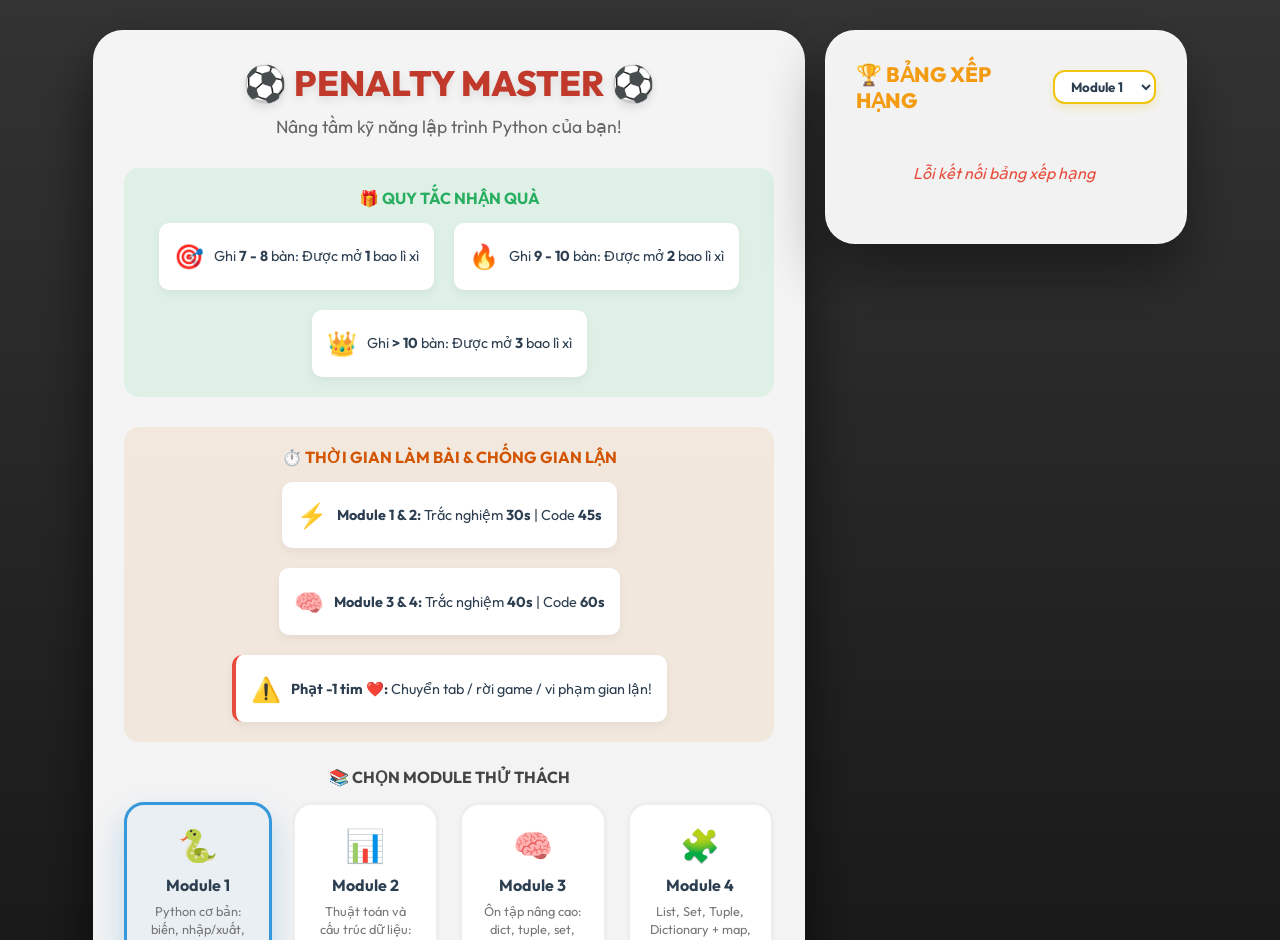
==== index.html @ 7f40b986 "add many thíngs" ====
<!DOCTYPE html>
<html lang="vi">

<head>
    <meta charset="UTF-8">
    <title>Game Sút Penalty - Bóng Đá</title>
    <script>
        (function () {
            const maintenanceUrl = new URL('maintenance.html', window.location.href);
            const flagUrl = new URL('maintenance.json', window.location.href);

            fetch(flagUrl.toString() + '?ts=' + Date.now())
                .then(function (response) {
                    if (!response.ok) throw new Error('No maintenance flag');
                    return response.json();
                })
                .then(function (data) {
                    if (data && data.maintenance) {
                        window.location.replace(maintenanceUrl.toString());
                    }
                })
                .catch(function () { });
        })();
    </script>
    <link rel="stylesheet" href="style.css">
    <!-- Supabase SDK -->
    <script src="https://cdn.jsdelivr.net/npm/@supabase/supabase-js@2"></script>
</head>

<body>
    <div id="welcomeScreen" class="welcome-overlay">
        <div class="welcome-container">
            <div class="welcome-card">
                <div class="welcome-header">
                    <h2>⚽ PENALTY MASTER ⚽</h2>
                    <p>Nâng tầm kỹ năng lập trình Python của bạn!</p>
                </div>

                <div class="rules-section">
                    <h3>🎁 QUY TẮC NHẬN QUÀ</h3>
                    <div class="rules-grid">
                        <div class="rule-item">
                            <span class="rule-icon">🎯</span>
                            <p>Ghi <b>7 - 8</b> bàn: Được mở <b>1</b> bao lì xì</p>
                        </div>
                        <div class="rule-item">
                            <span class="rule-icon">🔥</span>
                            <p>Ghi <b>9 - 10</b> bàn: Được mở <b>2</b> bao lì xì</p>
                        </div>
                        <div class="rule-item">
                            <span class="rule-icon">👑</span>
                            <p>Ghi <b>> 10</b> bàn: Được mở <b>3</b> bao lì xì</p>
                        </div>
                    </div>
                </div>

                <div class="rules-section timer-rules-section"
                    style="background: rgba(230, 126, 34, 0.1); margin-bottom: 25px;">
                    <h3 style="color: #d35400;">⏱️ THỜI GIAN LÀM BÀI & CHỐNG GIAN LẬN</h3>
                    <div class="rules-grid">
                        <div class="rule-item">
                            <span class="rule-icon">⚡</span>
                            <p><b>Module 1 & 2:</b> Trắc nghiệm <b>30s</b> | Code <b>45s</b></p>
                        </div>
                        <div class="rule-item">
                            <span class="rule-icon">🧠</span>
                            <p><b>Module 3 & 4:</b> Trắc nghiệm <b>40s</b> | Code <b>60s</b></p>
                        </div>
                        <div class="rule-item" style="border-left: 4px solid #e74c3c;">
                            <span class="rule-icon">⚠️</span>
                            <p><b>Phạt -1 tim ❤️:</b> Chuyển tab / rời game / vi phạm gian lận!</p>
                        </div>
                    </div>
                </div>

                <div class="module-selection">
                    <h3>📚 CHỌN MODULE THỬ THÁCH</h3>
                    <div class="module-options">
                        <div class="module-card active" id="mod1" onclick="selectModule(1)">
                            <div class="mod-icon">🐍</div>
                            <h4>Module 1</h4>
                            <p>Python cơ bản: biến, nhập/xuất, điều kiện, vòng lặp</p>
                        </div>
                        <div class="module-card" id="mod2" onclick="selectModule(2)">
                            <div class="mod-icon">📊</div>
                            <h4>Module 2</h4>
                            <p>Thuật toán và cấu trúc dữ liệu: list, dict, set</p>
                        </div>
                        <div class="module-card" id="mod3" onclick="selectModule(3)">
                            <div class="mod-icon">🧠</div>
                            <h4>Module 3</h4>
                            <p>Ôn tập nâng cao: dict, tuple, set, map, zip, lambda</p>
                        </div>
                        <div class="module-card" id="mod4" onclick="selectModule(4)">
                            <div class="mod-icon">🧩</div>
                            <h4>Module 4</h4>
                            <p>List, Set, Tuple, Dictionary + map, filter, lambda, try-except, math</p>
                        </div>
                    </div>
                </div>

                <div class="player-start-bar">
                    <div class="input-group">
                        <label>Tên người chơi</label>
                        <input type="text" id="playerNameInput" placeholder="Nhập tên của bạn...">
                    </div>
                    <div class="input-group">
                        <label>Số áo</label>
                        <input type="number" id="playerNumberInput" min="1" max="99" placeholder="Số..">
                    </div>
                </div>

                <div class="player-start-bar gk-bar">
                    <div class="input-group">
                        <label>Tên thủ môn</label>
                        <input type="text" id="gkNameInput" placeholder="Tên thủ môn...">
                    </div>
                    <div class="input-group">
                        <label>Số áo</label>
                        <input type="number" id="gkNumberInput" min="1" max="99" placeholder="Số..">
                    </div>
                </div>

                <div class="character-selection">
                    <h3>🧑‍⚽ CHỌN CẦU THỦ</h3>
                    <div class="char-options">
                        <div class="char-card active" onclick="selectChar(0)" id="char0">
                            <img class="char-face" src="img/face_cr7.jpg" alt="Ronaldo">
                            <span class="char-label">CR7</span>
                        </div>
                        <div class="char-card" onclick="selectChar(1)" id="char1">
                            <img class="char-face" src="img/face_messi2.jpg" alt="Messi">
                            <span class="char-label">Messi</span>
                        </div>
                        <div class="char-card" onclick="selectChar(2)" id="char2">
                            <img class="char-face" src="img/face_neymar2.png" alt="Neymar">
                            <span class="char-label">Neymar</span>
                        </div>
                        <div class="char-card" onclick="selectChar(3)" id="char3">
                            <img class="char-face" src="img/face_mbappe2.jpg" alt="Mbappe">
                            <span class="char-label">Mbappé</span>
                        </div>
                        <div class="char-card" onclick="selectChar(4)" id="char4">
                            <img class="char-face" src="img/face_yamal2.jpg" alt="Yamal">
                            <span class="char-label">Yamal</span>
                        </div>
                        <div class="char-card" onclick="selectChar(5)" id="char5">
                            <img class="char-face" src="img/lukaku.jpg" alt="Lukaku">
                            <span class="char-label">Lukaku</span>
                        </div>
                        <div class="char-card" onclick="selectChar(6)" id="char6">
                            <img class="char-face" src="img/vvd.jpg" alt="Van Dijk">
                            <span class="char-label">Van Dijk</span>
                        </div>
                        <div class="char-card" onclick="selectChar(7)" id="char7">
                            <img class="char-face" src="img/speed.jpg" alt="Speed">
                            <span class="char-label">Speed</span>
                        </div>
                        <div class="char-card" onclick="selectChar(8)" id="char8">
                            <img class="char-face" src="img/xuanson.png" alt="Xuân Son">
                            <span class="char-label">Xuân Son</span>
                        </div>
                        <div class="char-card" onclick="selectChar(9)" id="char9">
                            <img class="char-face" src="img/face_mixi2.jpg" alt="Mixi">
                            <span class="char-label">Độ Mixi</span>
                        </div>
                    </div>
                </div>

                <div class="club-selection">
                    <h3>🏟️ CHỌN CÂU LẠC BỘ</h3>
                    <div class="club-options">
                        <div class="club-card active" id="club-mu" onclick="selectClub('mu', this)">
                            <img src="img/mu.webp" class="club-logo" alt="Man Utd">
                            <span class="club-name">Man Utd</span>
                        </div>
                        <div class="club-card" id="club-chelsea" onclick="selectClub('chelsea', this)">
                            <img src="img/chelsea.webp" class="club-logo" alt="Chelsea">
                            <span class="club-name">Chelsea</span>
                        </div>
                        <div class="club-card" id="club-liverpool" onclick="selectClub('liverpool', this)">
                            <img src="img/liver.webp" class="club-logo" alt="Liverpool">
                            <span class="club-name">Liverpool</span>
                        </div>
                        <div class="club-card" id="club-mancity" onclick="selectClub('mancity', this)">
                            <img src="img/mc.png" class="club-logo" alt="Man City">
                            <span class="club-name">Man City</span>
                        </div>
                        <div class="club-card" id="club-real" onclick="selectClub('real', this)">
                            <img src="img/real.webp" class="club-logo" alt="Real Madrid">
                            <span class="club-name">Real Madrid</span>
                        </div>
                        <div class="club-card" id="club-barca" onclick="selectClub('barca', this)">
                            <img src="img/barca.webp" class="club-logo" alt="Barcelona">
                            <span class="club-name">Barcelona</span>
                        </div>
                        <div class="club-card" id="club-haiphong" onclick="selectClub('haiphong', this)">
                            <img src="img/hpfc.png" class="club-logo" alt="Hải Phòng">
                            <span class="club-name">Hải Phòng</span>
                        </div>
                        <div class="club-card" id="club-juventus" onclick="selectClub('juventus', this)">
                            <img src="img/juve.png" class="club-logo" alt="Juventus">
                            <span class="club-name">Juventus</span>
                        </div>
                        <div class="club-card" id="club-bayern" onclick="selectClub('bayern', this)">
                            <img src="img/bayern.png" class="club-logo" alt="Bayern">
                            <span class="club-name">Bayern</span>
                        </div>
                        <div class="club-card" id="club-arsenal" onclick="selectClub('arsenal', this)">
                            <img src="img/arsenal.png" class="club-logo" alt="Arsenal">
                            <span class="club-name">Arsenal</span>
                        </div>
                    </div>
                </div>

                <div style="margin-top: 25px;">
                    <button class="start-game-btn" style="width: 100%; border-radius: 20px;" onclick="startGame()">BẮT
                        ĐẦU CHINH PHỤC</button>
                </div>

                <!-- Custom Validation Modal -->
                <div id="mixiNotice" class="mixi-modal" style="display: none;">
                    <div class="mixi-modal-content">
                        <img src="img/mixi_soao.jpg" alt="Mixi nhắc nhở" class="mixi-notice-img">
                        <p class="mixi-notice-text">“Nhớ có tên và số áo như anh nhé!”</p>
                        <button class="mixi-close-btn" onclick="closeMixiNotice()">Okkkk anh Độ!</button>
                    </div>
                </div>
            </div>

            <div class="leaderboard-card">
                <div class="leaderboard-header">
                    <h3>🏆 BẢNG XẾP HẠNG</h3>
                    <select id="leaderboardFilter" onchange="renderLeaderboard()" class="leader-select">
                        <option value="1">Module 1</option>
                        <option value="2">Module 2</option>
                        <option value="3">Module 3</option>
                        <option value="4">Module 4</option>
                    </select>
                </div>
                <div id="leaderboardList" class="leaderboard-list">
                    <div class="empty-state">Chưa có dữ liệu xếp hạng</div>
                </div>
            </div>
        </div>
    </div>

    <div id="gameContainer" style="display: none; flex-direction: column; align-items: center; width: 100%;">
        <div id="rulePanel">
            <h3>🎁 QUY TẮC & THỜI GIAN</h3>
            <ul>
                <li>✅ Ghi <b>7 - 8</b> bàn: Mở <b>1</b> bao lì xì</li>
                <li>🚀 Ghi <b>9 - 10</b> bàn: Mở <b>2</b> bao lì xì</li>
                <li>🔥 Ghi <b>> 10</b> bàn: Mở <b>3</b> bao lì xì</li>
                <li style="color:#e67e22; font-weight:700;">☄️ Combo 3 câu đúng: <b>POWERSHOT (x2)</b></li>
                <li
                    style="color:#d35400; font-weight:700; border-top: 1px dashed rgba(0,0,0,0.15); padding-top: 5px; margin-top: 5px;">
                    ⏱️ Hết giờ: <b>MẤT LƯỢT</b> | Chuyển tab: <b>TRỪ 1 TIM ❤️</b></li>
            </ul>
        </div>
        <h1>PENALTY MASTER ⚽</h1>
        <canvas id="gameCanvas" width="600" height="400"></canvas>

        <div id="questionBox">
            <div class="question-top-bar">
                <div id="lifelines">
                    <button class="lifeline-btn" id="callBtn" onclick="useLifeline('call')">📞 Gọi điện</button>
                    <button class="lifeline-btn" id="wiseBtn" onclick="useLifeline('wise')">🧙 Thông thái</button>
                    <button class="lifeline-btn" id="fiftyBtn" onclick="useLifeline('fifty')">🌓 50/50</button>
                </div>
                <div id="timerBadge" class="timer-badge" title="Thời gian còn lại cho câu hỏi">
                    ⏱️ <span id="timerSeconds">30</span>s
                </div>
            </div>
            <div id="question"></div>

            <div id="directionBox" style="display:none; margin: 15px 0;">
                <p style="font-weight:700; color:var(--primary-dark); margin: 0 0 10px 0;">🎯 CHỌN HƯỚNG SÚT:</p>
                <div class="button-group">
                    <button onclick="shoot(0)">Góc trái</button>
                    <button onclick="shoot(1)">Ở giữa</button>
                    <button onclick="shoot(2)">Góc phải</button>
                </div>
            </div>

            <div id="optsContainer" style="display:none; margin: 15px 0;"></div>
            <textarea id="answer" rows="2" placeholder="Viết code Python trả lời..."></textarea><br>
            <button id="submitBtn" onclick="submitAnswer()">Trả lời</button>
            <div id="hint"></div>
        </div>

        <!-- Calling Modal -->
        <div id="callModal" class="modal" style="display:none;">
            <div class="modal-content" style="position: relative;">
                <span class="modal-close-x" onclick="closeModalWithoutUsing('callModal')">&times;</span>
                <h3 style="margin-top: 0; color: #2c3e50; text-align: center;">📞 CHỌN NGƯỜI MUỐN GỌI ĐIỆN</h3>
                <div id="callSelectionBox" class="radio-selection-box">
                    <label class="radio-label">
                        <input type="radio" name="callPerson" value="mixi" checked onchange="updateCallPreview()">
                        <span>📞 Anh Độ Mixi</span>
                    </label>
                    <label class="radio-label">
                        <input type="radio" name="callPerson" value="messi" onchange="updateCallPreview()">
                        <span>🐐 GOAT Messi</span>
                    </label>
                </div>
                <div class="mixi-flex">
                    <div style="text-align: center;">
                        <h4 id="callPersonName"
                            style="margin: 0 0 10px 0; color: #e74c3c; font-size: 1.2rem; font-weight: 800;">Anh Độ Mixi
                        </h4>
                        <img src="img/mixi.jpg" alt="Gọi điện" id="callImg"
                            style="width: 140px; max-width: 100%; height: auto; max-height: 150px; object-fit: contain; border-radius: 15px; box-shadow: 0 10px 25px rgba(0,0,0,0.2);">
                    </div>
                    <div class="mixi-content">
                        <div id="callingIcon">📱</div>
                        <div id="callMsg" style="font-weight: 700; color: #e74c3c;">Chọn người bạn muốn gọi</div>
                        <div id="callResult"></div>
                        <button id="startCallBtn" onclick="confirmCall()"
                            style="background: linear-gradient(135deg, #e74c3c, #c0392b); margin-top: 10px;">📞 BẮT ĐẦU
                            GỌI</button>
                        <button id="closeCallBtn" onclick="closeModal('callModal')"
                            style="display:none; background: linear-gradient(135deg, #27ae60, #2ecc71); margin-top: 15px; padding: 12px 25px; border-radius: 25px; font-weight: 800; font-size: 1rem; color: white; border: none; cursor: pointer; box-shadow: 0 4px 15px rgba(39, 174, 96, 0.4);">
                            ⚽ ĐÃ HIỂU, VÀO SÚT PEN!
                        </button>
                    </div>
                </div>
            </div>
        </div>

        <!-- Wise Modal -->
        <div id="wiseModal" class="modal" style="display:none;">
            <div class="modal-content" style="position: relative;">
                <span class="modal-close-x" onclick="closeModalWithoutUsing('wiseModal')">&times;</span>
                <h3 style="margin-top: 0; color: #2c3e50; text-align: center;">🧙 CHỌN NHÀ THÔNG THÁI TRỢ GIÚP</h3>
                <div id="wiseSelectionBox" class="radio-selection-box">
                    <label class="radio-label">
                        <input type="radio" name="wisePerson" value="TAN" checked onchange="updateWisePreview()">
                        <span>🧙 Bác Trương Anh Ngọc</span>
                    </label>
                    <label class="radio-label">
                        <input type="radio" name="wisePerson" value="truong_con" onchange="updateWisePreview()">
                        <span>🦅 Bác Trường con Nam Định</span>
                    </label>
                    <label class="radio-label">
                        <input type="radio" name="wisePerson" value="lukaku" onchange="updateWisePreview()">
                        <span>🧱 Romelu Lukaku</span>
                    </label>
                    <label class="radio-label">
                        <input type="radio" name="wisePerson" value="cr7" onchange="updateWisePreview()">
                        <span>⚽ Cristiano Ronaldo</span>
                    </label>
                </div>
                <div class="mixi-flex">
                    <div style="text-align: center;">
                        <h4 id="wisePersonName"
                            style="margin: 0 0 10px 0; color: #3498db; font-size: 1.2rem; font-weight: 800;">Bác Trương
                            Anh Ngọc</h4>
                        <img src="img/TAN.jpg" alt="Nhà thông thái" id="wiseImg"
                            style="width: 140px; max-width: 100%; height: auto; max-height: 150px; object-fit: contain; border-radius: 15px; box-shadow: 0 10px 25px rgba(0,0,0,0.2);">
                    </div>
                    <div class="mixi-content">
                        <div id="wiseIcon" style="font-size: 2.5rem; margin-bottom: 10px;">🧙‍♂️</div>
                        <div id="wiseMsg" style="font-weight: 700; color: #3498db;">Chọn nhà thông thái để hỏi</div>
                        <div id="wiseResult" style="font-size: 1.1rem; color: #2c3e50; margin: 15px 0;"></div>
                        <button id="startWiseBtn" onclick="confirmWise()"
                            style="background: linear-gradient(135deg, #3498db, #2980b9); margin-top: 10px;">🧙 XIN TƯ
                            VẤN</button>
                        <button id="closeWiseBtn" onclick="closeModal('wiseModal')"
                            style="display:none; background: linear-gradient(135deg, #27ae60, #2ecc71); margin-top: 15px; padding: 12px 25px; border-radius: 25px; font-weight: 800; font-size: 1rem; color: white; border: none; cursor: pointer; box-shadow: 0 4px 15px rgba(39, 174, 96, 0.4);">
                            ⚽ ĐÃ HIỂU, VÀO SÚT PEN!
                        </button>
                    </div>
                </div>
            </div>
        </div>

        <div id="prizeModal" class="modal" style="display:none;">
            <div class="modal-content">
                <div class="mixi-flex">
                    <img src="img/ando_mixi.jpg" alt="Khô gà đè tem" id="prizeImg"
                        style="max-width: 300px; border-radius: 10px;">
                    <div class="mixi-content">
                        <div id="prizeTitle"
                            style="font-size: 24px; font-weight: 800; color: #ff9f43; margin-bottom: 10px;">🍗 KHÔ GÀ ĐÈ
                            TEM!</div>
                        <div id="prizeMsg">Chúc mừng bạn đã nhận được phần quà đặc biệt từ Độ Mixi!</div>
                        <button onclick="closeModal('prizeModal')">Tuyệt vời!</button>
                    </div>
                </div>
            </div>
        </div>

        <div id="shotResultModal" class="modal" style="display:none;">
            <div class="modal-content">
                <div style="font-size: 3rem; margin-bottom: 10px;">⚽</div>
                <h2 id="shotResultTitle" style="color: #2c3e50; font-weight: 800;">KẾT THÚC TRẬN ĐẤU!</h2>
                <div id="shotResultMsg" style="font-size: 1.2rem; margin: 20px 0; color: #34495e;"></div>
                <div class="button-group" style="justify-content: center;">
                    <button onclick="location.reload()" style="background: #95a5a6;">Chơi lại</button>
                    <button id="openEnvelopesBtn" onclick="scrollToPrizes()" style="display:none;">Mở lì xì 🎁</button>
                </div>
            </div>
        </div>

        <div id="finalPrizeModal" class="modal" style="display:none;">
            <div class="modal-content">
                <div class="mixi-flex">
                    <img src="img/ando_mixi.jpg" alt="Kết quả" style="width: 250px; border-radius: 15px;">
                    <div class="mixi-content">
                        <h2 style="color: #c0392b; font-weight: 800; margin-top: 0;">🎉 CHÚC MỪNG!</h2>
                        <div id="finalPrizeMsg" style="font-size: 1.1rem; margin: 15px 0; line-height: 1.6;"></div>
                        <div id="leaderboardRank"
                            style="background: #f1c40f; color: #000; padding: 10px; border-radius: 10px; font-weight: 800; margin-bottom: 20px;">
                        </div>
                        <button onclick="location.reload()">Chơi lại trận mới</button>
                    </div>
                </div>
            </div>
        </div>

        <div id="result"></div>

        <div id="prizes" style="display:none;">
            <h2 style="color:#fff; text-shadow: 0 4px 10px rgba(0,0,0,0.5);">CHÚC MỪNG SIÊU SAO! 🎉</h2>
            <p style="color:#fff;">Bạn đã ghi được ít nhất 6 bàn thắng. Hãy bốc thăm lì xì may mắn!</p>
            <div class="envelope-container" id="envelopeContainer">
            </div>
        </div>

    </div>
    <!-- Penalty Notice Modal (Chống gian lận / Hết giờ / Trừ tim) -->
    <div id="penaltyModal" class="modal" style="display: none;">
        <div class="modal-content"
            style="max-width: 450px; text-align: center; border: 3px solid #e74c3c; border-radius: 20px; padding: 25px;">
            <div style="font-size: 3.5rem; margin-bottom: 5px;">💔</div>
            <h3 id="penaltyTitle" style="color: #e74c3c; margin: 0 0 10px 0; font-size: 1.5rem; font-weight: 800;">THÔNG
                BÁO BỊ TRỪ TIM!</h3>
            <div id="penaltyMessage" style="font-size: 1.05rem; color: #2c3e50; margin: 15px 0; line-height: 1.5;">
            </div>
            <button class="start-game-btn" onclick="acknowledgePenalty()"
                style="background: linear-gradient(135deg, #e74c3c, #c0392b); border-radius: 25px; padding: 12px 35px; margin-top: 10px; width: auto;">
                EM ĐÃ RÕ ⚽
            </button>
        </div>
    </div>

    <!-- Âm thanh -->
    <audio id="callAudio" src="music/call.mp3"></audio>
    <audio id="callAudio_messi" src=""></audio>

    <audio id="wiseAudio" src="music/wise.mp3"></audio>
    <audio id="wiseAudio_truongcon" src="music/truongconnd.mp3"></audio>
    <audio id="wiseAudio_lukaku" src=""></audio>
    <audio id="wiseAudio_cr7" src="music/win.mp3"></audio>

    <audio id="winAudio" src="music/win2.mp3"></audio>
    <audio id="looseAudio" src="music/lose.mp3"></audio>
    <audio id="goalAudio" src="music/win.mp3"></audio>
    <audio id="saveAudio" src="music/gk.mp3"></audio>

    <script src="script.js"></script>
</body>

</html>
---- style.css ----
@import url('https://fonts.googleapis.com/css2?family=Outfit:wght@400;600;800&display=swap');

:root {
    --primary: #2ecc71;
    --primary-dark: #27ae60;
    --secondary: #3498db;
    --accent: #f1c40f;
    --dark: #2c3e50;
    --light: #ecf0f1;
    --glass: rgba(255, 255, 255, 0.95);
}

body {
    font-family: 'Outfit', sans-serif;
    background: url('img/bg.jpg') no-repeat center center fixed;
    background-size: cover;
    margin: 0;
    padding: 20px;
    display: flex;
    flex-direction: column;
    align-items: center;
    justify-content: flex-start;
    min-height: 100vh;
    color: var(--light);
    overflow-x: hidden;
}

h1 {
    font-size: 2.5rem;
    font-weight: 800;
    text-transform: uppercase;
    letter-spacing: 2px;
    margin: 10px 0 20px 0;
    text-shadow: 0 4px 10px rgba(0, 0, 0, 0.3);
    color: #fff;
    text-align: center;
}

#gameCanvas {
    background: #27ae60;
    border: 6px solid rgba(255, 255, 255, 0.3);
    border-radius: 24px;
    box-shadow: 0 20px 50px rgba(0, 0, 0, 0.5);
    margin-bottom: 20px;
    max-width: 100%;
}

#questionBox {
    background: var(--glass);
    backdrop-filter: blur(10px);
    width: 100%;
    max-width: 500px;
    padding: 25px;
    border-radius: 20px;
    box-shadow: 0 15px 35px rgba(0, 0, 0, 0.3);
    color: var(--dark);
    margin-bottom: 20px;
}

#question {
    font-size: 1.2rem;
    font-weight: 600;
    margin-bottom: 15px;
    color: var(--dark);
    border-left: 5px solid var(--primary);
    padding-left: 15px;
}

textarea {
    width: 100%;
    box-sizing: border-box;
    padding: 12px;
    border: 2px solid #ddd;
    border-radius: 10px;
    font-family: 'Courier New', Courier, monospace;
    font-size: 1rem;
    background: #fdfdfd;
    transition: all 0.3s ease;
    margin-bottom: 15px;
    resize: vertical;
}

textarea:focus {
    border-color: var(--primary);
    box-shadow: 0 0 10px rgba(46, 204, 113, 0.2);
    outline: none;
}

button {
    background: linear-gradient(135deg, var(--primary), var(--primary-dark));
    color: white;
    border: none;
    padding: 12px 25px;
    font-size: 1rem;
    font-weight: 600;
    border-radius: 10px;
    cursor: pointer;
    transition: all 0.3s cubic-bezier(0.175, 0.885, 0.32, 1.275);
    box-shadow: 0 4px 15px rgba(0, 0, 0, 0.2);
    margin: 5px;
}

button:hover {
    transform: translateY(-2px) scale(1.05);
    box-shadow: 0 6px 20px rgba(46, 204, 113, 0.4);
}

#directionBox {
    margin-top: 15px;
    text-align: center;
}

#result {
    font-size: 1.2rem;
    font-weight: 700;
    margin-top: 15px;
    min-height: 1.5em;
    color: #fff;
    text-shadow: 0 2px 4px rgba(0, 0, 0, 0.5);
}

.powershot-text {
    color: #ff4500;
    font-size: 1.5rem;
    font-weight: 900;
    text-shadow: 0 0 10px #ff4500, 0 0 20px #ff8c00;
    animation: pwr-shake 0.2s infinite;
    display: inline-block;
}

@keyframes pwr-shake {
    0% {
        transform: translate(0, 0) rotate(0);
    }

    25% {
        transform: translate(2px, 1px) rotate(1deg);
    }

    50% {
        transform: translate(-1px, -2px) rotate(-1deg);
    }

    75% {
        transform: translate(-3px, 0px) rotate(1deg);
    }

    100% {
        transform: translate(1px, 2px) rotate(0);
    }
}

#prizes {
    margin-top: 30px;
    animation: fadeIn 1s ease;
    width: 100%;
    max-width: 600px;
    text-align: center;
}

.envelope-container {
    display: flex;
    gap: 20px;
    justify-content: center;
    perspective: 1000px;
    margin-top: 30px;
    flex-wrap: wrap;
}

.envelope {
    width: 130px;
    height: 190px;
    background: linear-gradient(135deg, #e74c3c, #c0392b);
    border-radius: 12px;
    position: relative;
    cursor: pointer;
    box-shadow: 0 10px 25px rgba(0, 0, 0, 0.4);
    transition: all 0.5s cubic-bezier(0.175, 0.885, 0.32, 1.275);
    display: flex;
    align-items: center;
    justify-content: center;
    overflow: hidden;
    color: #f1c40f;
    border: 3px solid #f1c40f;
    transform-style: preserve-3d;
}

.envelope::before {
    content: "福";
    font-size: 3.5rem;
    font-weight: 800;
}

.envelope:hover:not(.opened) {
    transform: translateY(-20px) rotateY(15deg);
    box-shadow: 0 20px 40px rgba(231, 76, 60, 0.6);
    background: linear-gradient(135deg, #f25b4a, #d64535);
}

.envelope:hover:not(.opened)::after {
    content: "MỞ LÌ XÌ";
    position: absolute;
    bottom: 20px;
    background: #f1c40f;
    color: #c0392b;
    padding: 6px 12px;
    border-radius: 20px;
    font-size: 0.75rem;
    font-weight: 800;
    animation: bounce 0.6s infinite alternate;
}

.envelope.opened {
    background: #fff !important;
    transform: rotateY(180px) scale(1.1);
    border: 3px solid #c0392b;
    box-shadow: 0 10px 30px rgba(0, 0, 0, 0.2);
}

.envelope.opened::before,
.envelope.revealed::before {
    display: none;
}

.prize-content {
    display: none;
    text-align: center;
    padding: 15px;
    transform: rotateY(180px);
    width: 100%;
}

.envelope.opened .prize-content,
.envelope.revealed .prize-content {
    display: block;
    color: #c0392b;
}

.envelope.revealed {
    background: rgba(255, 255, 255, 0.8) !important;
    transform: rotateY(180px) scale(0.85);
    border: 2px solid #bdc3c7;
    opacity: 0.9;
    filter: none;
    transition: all 1s cubic-bezier(0.175, 0.885, 0.32, 1.275);
}

.envelope.revealed .prize-content {
    opacity: 0.8;
}

.prize-icon {
    font-size: 2.5rem;
    margin-bottom: 10px;
}

.prize-value {
    font-size: 1.1rem;
    font-weight: 800;
}

@keyframes bounce {
    from {
        transform: translateY(0);
    }

    to {
        transform: translateY(-8px);
    }
}

@keyframes fadeIn {
    from {
        opacity: 0;
    }

    to {
        opacity: 1;
    }
}

@media (max-width: 1024px) {
    #rulePanel {
        display: none !important;
    }
}

@media (max-width: 600px) {
    h1 {
        font-size: 1.8rem;
    }

    #questionBox {
        padding: 15px;
    }
}

#rulePanel {
    position: fixed;
    left: 20px;
    top: 50%;
    transform: translateY(-50%);
    background: var(--glass);
    padding: 20px;
    border-radius: 15px;
    box-shadow: 0 10px 30px rgba(0, 0, 0, 0.3);
    color: var(--dark);
    max-width: 240px;
    z-index: 50;
    backdrop-filter: blur(10px);
    border-left: 5px solid var(--accent);
    transition: all 0.3s ease;
}

#rulePanel h3 {
    margin: 0 0 10px 0;
    font-size: 1rem;
    color: #c0392b;
}

#rulePanel ul {
    list-style: none;
    padding: 0;
    margin: 0;
    font-size: 0.9rem;
    line-height: 1.5;
}

#rulePanel li {
    margin-bottom: 8px;
}


.question-top-bar {
    display: flex;
    justify-content: space-between;
    align-items: center;
    gap: 15px;
    margin-bottom: 20px;
    flex-wrap: wrap;
}

.question-top-bar #lifelines {
    margin-bottom: 0;
    flex: 1;
}

.timer-badge {
    background: linear-gradient(135deg, #27ae60, #2ecc71);
    color: white;
    font-size: 1.05rem;
    font-weight: 800;
    padding: 8px 16px;
    border-radius: 20px;
    box-shadow: 0 4px 12px rgba(46, 204, 113, 0.4);
    display: flex;
    align-items: center;
    gap: 6px;
    white-space: nowrap;
    transition: all 0.3s ease;
    user-select: none;
}

.timer-badge.warning {
    background: linear-gradient(135deg, #e67e22, #d35400);
    box-shadow: 0 4px 12px rgba(230, 126, 34, 0.4);
}

.timer-badge.danger {
    background: linear-gradient(135deg, #e74c3c, #c0392b);
    box-shadow: 0 4px 15px rgba(231, 76, 60, 0.6);
    animation: timerPulse 0.8s infinite alternate;
}

@keyframes timerPulse {
    from {
        transform: scale(1);
    }

    to {
        transform: scale(1.08);
    }
}

/* Anti-Cheat Selection & Copy Protection */
body.game-active #questionBox,
body.game-active #gameContainer {
    user-select: none !important;
    -webkit-user-select: none !important;
    -moz-user-select: none !important;
    -ms-user-select: none !important;
}

#answer {
    user-select: text !important;
    -webkit-user-select: text !important;
}

#lifelines {
    display: flex;
    justify-content: center;
    gap: 10px;
    margin-bottom: 0;
}

.lifeline-btn {
    background: linear-gradient(135deg, #3498db, #2980b9);
    padding: 10px 15px;
    font-size: 0.9rem;
    border-radius: 20px;
    flex: 1;
    max-width: 150px;
    margin: 0;
    color: white;
    font-weight: 600;
}

.lifeline-btn.used {
    background: #ccc !important;
    cursor: not-allowed;
    filter: grayscale(1);
    transform: none !important;
}

.lifeline-select-modal {
    padding: 8px 15px;
    font-size: 0.95rem;
    font-weight: 700;
    font-family: inherit;
    border-radius: 12px;
    border: 2px solid var(--secondary);
    background: #ffffff;
    color: var(--dark);
    cursor: pointer;
    outline: none;
    box-shadow: 0 4px 10px rgba(0, 0, 0, 0.15);
    width: 85%;
    max-width: 320px;
    margin: 0 auto;
    transition: all 0.3s ease;
}

.lifeline-select-modal:focus,
.lifeline-select-modal:hover {
    border-color: #2980b9;
    box-shadow: 0 4px 15px rgba(52, 152, 219, 0.35);
}

#fiftyBtn {
    background: linear-gradient(135deg, #e67e22, #d35400);
}

.modal-close-x {
    position: absolute;
    top: 10px;
    right: 18px;
    font-size: 28px;
    font-weight: 800;
    color: #888;
    cursor: pointer;
    line-height: 1;
    transition: all 0.2s ease;
    z-index: 10;
}

.modal-close-x:hover {
    color: #e74c3c;
    transform: scale(1.2);
}

.radio-selection-box {
    display: flex;
    justify-content: center;
    gap: 12px;
    margin: 15px 0 20px 0;
    flex-wrap: wrap;
}

.radio-label {
    display: flex;
    align-items: center;
    gap: 6px;
    background: #f8f9fa;
    padding: 8px 16px;
    border-radius: 20px;
    border: 2px solid #ddd;
    cursor: pointer;
    font-weight: 600;
    font-size: 0.95rem;
    color: #2c3e50;
    transition: all 0.2s ease;
    user-select: none;
}

.radio-label:hover {
    border-color: var(--secondary);
    background: #ebf5fb;
}

.radio-label input[type="radio"] {
    accent-color: #3498db;
    width: 16px;
    height: 16px;
    cursor: pointer;
}

.modal {
    position: fixed;
    top: 0;
    left: 0;
    width: 100%;
    height: 100%;
    background: rgba(0, 0, 0, 0.7);
    display: flex;
    align-items: center;
    justify-content: center;
    z-index: 1000;
    backdrop-filter: blur(8px);
}

.modal-content {
    background: white;
    padding: 20px;
    border-radius: 20px;
    text-align: center;
    max-width: 700px;
    width: auto;
    color: var(--dark);
    box-shadow: 0 10px 40px rgba(0, 0, 0, 0.5);
    animation: zoomIn 0.3s ease-out;
    overflow: visible;
}

.mixi-flex {
    display: flex;
    flex-direction: row;
    align-items: center;
    justify-content: center;
    gap: 30px;
    text-align: left;
    width: auto;
    margin: 0 auto;
    flex-wrap: wrap;
    max-width: 100%;
}

#mixiImg {
    width: 250px;
    height: 250px;
    object-fit: cover;
    border-radius: 15px;
    box-shadow: 0 10px 30px rgba(0, 0, 0, 0.2);
}

.mixi-content {
    flex: 0 1 auto;
    display: flex;
    flex-direction: column;
    align-items: center;
    justify-content: center;
    width: auto;
}

@media (max-width: 600px) {
    .mixi-flex {
        flex-direction: column;
        text-align: center;
    }

    .mixi-content {
        align-items: center;
    }

    #mixiImg {
        width: 180px;
        height: 180px;
    }
}

#callingIcon,
#wiseIcon {
    font-size: 3rem;
    margin-bottom: 15px;
    animation: pulse 1s infinite;
}


@keyframes pulse {
    0% {
        transform: scale(1);
    }

    50% {
        transform: scale(1.1);
    }

    100% {
        transform: scale(1);
    }
}

#callResult,
#wiseResult {
    font-size: 1.2rem;
    font-weight: 700;
    margin: 20px 0;
    color: #e67e22;
}

@keyframes zoomIn {
    from {
        opacity: 0;
        transform: scale(0.8);
    }

    to {
        opacity: 1;
        transform: scale(1);
    }
}

/* Lifeline Enhancements */
.highlight-code {
    background: #f1c40f;
    color: #2c3e50;
    display: inline-block;
    padding: 2px 10px;
    border-radius: 6px;
    font-family: 'Courier New', monospace;
    font-weight: 800;
    box-shadow: 0 4px 10px rgba(241, 196, 15, 0.3);
    margin: 5px 0;
    border: 2px solid #d4ac0d;
}

.extra-msg {
    display: block;
    margin-top: 12px;
    font-style: italic;
    color: #e67e22;
    font-weight: 800;
    font-size: 1.3rem;
    animation: slideInUp 0.6s cubic-bezier(0.175, 0.885, 0.32, 1.275) forwards;
    opacity: 0;
}

@keyframes slideInUp {
    from {
        transform: translateY(30px) scale(0.9);
        opacity: 0;
    }

    to {
        transform: translateY(0) scale(1);
        opacity: 1;
    }
}

/* Welcome Screen Styling */
.welcome-overlay {
    position: fixed;
    top: 0;
    left: 0;
    width: 100%;
    height: 100%;
    background: linear-gradient(rgba(0, 0, 0, 0.8), rgba(0, 0, 0, 0.9)), url('img/bg.jpg') no-repeat center center;
    background-size: cover;
    display: flex;
    align-items: flex-start;
    /* Start from top to allow scrolling */
    justify-content: center;
    z-index: 2000;
    backdrop-filter: blur(8px);
    overflow-y: auto;
    /* Allow scrolling the whole container */
    padding: 30px 0;
    /* Padding for top and bottom spacing */
}

.welcome-card {
    background: var(--glass);
    color: var(--dark);
    padding: 30px;
    border-radius: 30px;
    max-width: 650px;
    width: 90%;
    text-align: center;
    box-shadow: 0 30px 60px rgba(0, 0, 0, 0.6);
    border: 1px solid rgba(255, 255, 255, 0.2);
    animation: zoomIn 0.5s cubic-bezier(0.175, 0.885, 0.32, 1.275);
    /* Remove strict max-height to let overlay handle scrolling if needed, or keep it responsive */
    max-height: none;
    flex-shrink: 0;
}

.welcome-header h2 {
    font-size: 2.2rem;
    font-weight: 800;
    margin: 0;
    color: #c0392b;
    text-shadow: 0 4px 10px rgba(0, 0, 0, 0.1);
}

.welcome-header p {
    font-size: 1.1rem;
    color: #666;
    margin: 10px 0 30px 0;
}

.rules-section {
    background: rgba(46, 204, 113, 0.1);
    padding: 20px;
    border-radius: 15px;
    margin-bottom: 30px;
}

.rules-section h3 {
    font-size: 1rem;
    margin: 0 0 15px 0;
    color: #27ae60;
}

.rules-grid {
    display: flex;
    justify-content: center;
    gap: 20px;
    flex-wrap: wrap;
}

.rule-item {
    background: #fff;
    padding: 10px 15px;
    border-radius: 10px;
    display: flex;
    align-items: center;
    gap: 10px;
    font-size: 0.9rem;
    box-shadow: 0 4px 10px rgba(0, 0, 0, 0.05);
}

.rule-icon {
    font-size: 1.5rem;
}

.module-selection h3 {
    font-size: 1rem;
    margin-bottom: 15px;
    color: #444;
}

.module-options {
    display: flex;
    gap: 20px;
    margin-bottom: 35px;
}

.module-card {
    flex: 1;
    background: #fff;
    border: 3px solid #eee;
    padding: 20px;
    border-radius: 20px;
    cursor: pointer;
    transition: all 0.3s cubic-bezier(0.175, 0.885, 0.32, 1.275);
}

.module-card:hover {
    transform: translateY(-10px);
    border-color: #3498db;
    box-shadow: 0 10px 20px rgba(52, 152, 219, 0.2);
}

.module-card.active {
    border-color: #3498db;
    background: rgba(52, 152, 219, 0.05);
    box-shadow: 0 15px 30px rgba(52, 152, 219, 0.3);
}

.mod-icon {
    font-size: 2rem;
    margin-bottom: 10px;
}

.module-card h4 {
    margin: 0 0 8px 0;
    color: #2c3e50;
}

.module-card p {
    margin: 0;
    font-size: 0.8rem;
    color: #777;
    line-height: 1.4;
}

.start-game-btn {
    background: linear-gradient(135deg, #e74c3c, #c0392b);
    color: white;
    font-size: 1.2rem;
    font-weight: 800;
    padding: 15px 40px;
    border-radius: 50px;
    border: none;
    cursor: pointer;
    box-shadow: 0 10px 20px rgba(231, 76, 60, 0.4);
    transition: all 0.3s;
    letter-spacing: 1px;
}

.start-game-btn:hover {
    transform: scale(1.05);
    box-shadow: 0 15px 30px rgba(231, 76, 60, 0.6);
}

@media (max-width: 600px) {
    .module-options {
        flex-direction: column;
    }

    .welcome-card {
        padding: 25px;
    }
}

.welcome-container {
    display: flex;
    gap: 20px;
    align-items: flex-start;
    max-width: 1050px;
    width: 95%;
    justify-content: center;
    margin: auto;
    /* For centering when scrollable */
}

.leaderboard-card {
    background: var(--glass);
    backdrop-filter: blur(10px);
    border-radius: 30px;
    padding: 30px;
    width: 350px;
    min-width: 300px;
    box-shadow: 0 30px 60px rgba(0, 0, 0, 0.4);
    border: 1px solid rgba(255, 255, 255, 0.2);
    animation: zoomIn 0.6s cubic-bezier(0.175, 0.885, 0.32, 1.275);
    max-height: 85vh;
    display: flex;
    flex-direction: column;
}

.leaderboard-header {
    display: flex;
    justify-content: space-between;
    align-items: center;
    margin-bottom: 20px;
    gap: 10px;
}

.leaderboard-header h3 {
    margin: 0;
    color: #f39c12;
    text-align: left;
    font-size: 1.3rem;
    font-weight: 800;
}

.leader-select {
    background: #fff;
    border: 2px solid #f1c40f;
    padding: 6px 12px;
    border-radius: 12px;
    font-family: 'Outfit', sans-serif;
    font-weight: 700;
    color: #2c3e50;
    cursor: pointer;
    outline: none;
    transition: all 0.3s ease;
    box-shadow: 0 4px 10px rgba(241, 196, 15, 0.2);
}

.leader-select:hover {
    border-color: #e67e22;
    transform: translateY(-2px);
}

.leaderboard-list {
    overflow-y: auto;
    flex: 1;
    padding-right: 5px;
}

.leaderboard-list::-webkit-scrollbar {
    width: 6px;
}

.leaderboard-list::-webkit-scrollbar-thumb {
    background: #ccc;
    border-radius: 10px;
}

.leader-item {
    display: flex;
    align-items: center;
    background: #fff;
    margin-bottom: 12px;
    padding: 12px 15px;
    border-radius: 15px;
    box-shadow: 0 4px 6px rgba(0, 0, 0, 0.05);
    border: 2px solid transparent;
    transition: all 0.3s ease;
}

.leader-item:hover {
    transform: translateX(5px);
    border-color: #f1c40f;
    box-shadow: 0 8px 15px rgba(0, 0, 0, 0.1);
}

.rank {
    font-weight: 800;
    font-size: 1.1rem;
    color: #7f8c8d;
    width: 35px;
    text-align: center;
}

.leader-item:nth-child(1) .rank {
    color: #f1c40f;
    font-size: 1.6rem;
}

.leader-item:nth-child(2) .rank {
    color: #bdc3c7;
    font-size: 1.4rem;
}

.leader-item:nth-child(3) .rank {
    color: #e67e22;
    font-size: 1.2rem;
}

.leader-info {
    flex: 1;
    margin-left: 10px;
}

.leader-name {
    font-weight: 800;
    color: #2c3e50;
    display: block;
    line-height: 1.2;
}

.leader-meta {
    font-size: 0.7rem;
    color: #95a5a6;
    display: block;
    margin-top: 2px;
}

.leader-score {
    font-weight: 800;
    color: #27ae60;
    font-size: 1.2rem;
    background: #e9f7ef;
    padding: 6px 12px;
    border-radius: 12px;
    min-width: 40px;
    text-align: center;
}

.empty-state {
    text-align: center;
    padding: 30px;
    color: #95a5a6;
    font-style: italic;
}

@media (max-width: 1050px) {
    .welcome-container {
        flex-direction: column;
        align-items: center;
        width: 90%;
        padding-top: 20px;
    }

    .leaderboard-card {
        width: 100%;
        max-width: 650px;
        max-height: 500px;
        order: 2;
        /* Put leaderboard below */
    }

    .welcome-card {
        order: 1;
        /* Card first */
    }
}

/* Optimization for small heights (14 inch laptops with zoom) */
@media (max-height: 800px) {
    .welcome-card {
        padding: 20px;
    }

    .welcome-header h2 {
        font-size: 1.8rem;
    }

    .welcome-header p {
        margin-bottom: 15px;
    }

    .rules-section {
        padding: 10px;
        margin-bottom: 15px;
    }

    .module-options {
        margin-bottom: 15px;
    }

    .player-start-bar {
        margin-bottom: 15px;
        padding: 10px 20px;
    }

    .character-selection {
        margin-bottom: 15px;
    }

    .club-selection {
        margin-bottom: 15px;
    }

    .module-card {
        padding: 10px;
    }

    .rule-item {
        padding: 5px 10px;
        font-size: 0.8rem;
    }
}

.opt-btn {
    display: block;
    width: 100%;
    text-align: left;
    background: #fff;
    color: var(--dark);
    border: 2px solid #eee;
    padding: 15px 20px;
    margin-bottom: 10px;
    border-radius: 12px;
    transition: all 0.3s ease;
    font-weight: 600;
    cursor: pointer;
    box-shadow: 0 4px 6px rgba(0, 0, 0, 0.05);
}

.opt-btn:hover {
    background: var(--secondary);
    color: #fff;
    border-color: var(--secondary);
    transform: translateX(10px);
    box-shadow: 0 6px 15px rgba(52, 152, 219, 0.3);
}

@keyframes slideInRight {
    from {
        transform: translateX(-20px);
        opacity: 0;
    }

    to {
        transform: translateX(0);
        opacity: 1;
    }
}

#optsContainer .opt-btn {
    animation: slideInRight 0.4s ease forwards;
    opacity: 0;
}

#optsContainer .opt-btn:nth-child(1) {
    animation-delay: 0.1s;
}

#optsContainer .opt-btn:nth-child(2) {
    animation-delay: 0.2s;
}

#optsContainer .opt-btn:nth-child(3) {
    animation-delay: 0.3s;
}

#optsContainer .opt-btn:nth-child(4) {
    animation-delay: 0.4s;
}


/* Character Selection Styling */
.character-selection {
    margin-bottom: 25px;
}

.character-selection h3 {
    font-size: 1rem;
    margin-bottom: 15px;
    color: #444;
    font-weight: 800;
}

.char-options {
    display: grid;
    grid-template-columns: repeat(5, 1fr);
    gap: 10px;
    justify-content: center;
}

.char-card {
    background: #fff;
    border: 3px solid #eee;
    padding: 8px 4px;
    border-radius: 14px;
    cursor: pointer;
    transition: all 0.3s cubic-bezier(0.175, 0.885, 0.32, 1.275);
    display: flex;
    flex-direction: column;
    align-items: center;
    gap: 4px;
    box-shadow: 0 2px 6px rgba(0, 0, 0, 0.05);
}

.char-face {
    width: 50px;
    height: 50px;
    border-radius: 50%;
    object-fit: cover;
    border: 2px solid #eee;
    box-shadow: 0 3px 8px rgba(0, 0, 0, 0.12);
    transition: all 0.3s cubic-bezier(0.175, 0.885, 0.32, 1.275);
    display: block;
    background: linear-gradient(135deg, #34495e, #2c3e50);
}

.char-label {
    font-size: 0.65rem;
    font-weight: 800;
    color: #555;
    text-align: center;
    text-transform: uppercase;
    letter-spacing: 0.3px;
    line-height: 1.2;
    margin-top: 2px;
}

.char-card.active .char-face {
    border-color: #3498db;
    transform: scale(1.08);
    box-shadow: 0 0 12px rgba(52, 152, 219, 0.45);
}

.char-card:hover .char-face {
    transform: scale(1.06);
    box-shadow: 0 6px 16px rgba(0, 0, 0, 0.18);
}

@media (max-width: 600px) {
    .char-options {
        grid-template-columns: repeat(4, 1fr);
        gap: 6px;
    }
}

@media (max-width: 420px) {
    .char-options {
        grid-template-columns: repeat(3, 1fr);
        gap: 6px;
    }
}

/* Club Selection Styling */
.club-selection {
    margin-bottom: 25px;
}

.club-selection h3 {
    font-size: 1rem;
    margin-bottom: 15px;
    color: #444;
    font-weight: 800;
}

.club-options {
    display: grid;
    grid-template-columns: repeat(5, 1fr);
    gap: 10px;
    justify-content: center;
}

.club-card {
    background: #fff;
    border: 3px solid #eee;
    padding: 8px 4px;
    border-radius: 14px;
    cursor: pointer;
    transition: all 0.3s cubic-bezier(0.175, 0.885, 0.32, 1.275);
    display: flex;
    flex-direction: column;
    align-items: center;
    gap: 4px;
    box-shadow: 0 3px 8px rgba(0, 0, 0, 0.06);
}

.club-card:hover {
    transform: translateY(-4px) scale(1.04);
    box-shadow: 0 8px 18px rgba(0, 0, 0, 0.14);
}

.club-card.active {
    border-color: #3498db;
    background: rgba(52, 152, 219, 0.06);
    box-shadow: 0 0 0 3px rgba(52, 152, 219, 0.25), 0 8px 20px rgba(52, 152, 219, 0.2);
    transform: translateY(-3px);
}

.club-name {
    font-size: 0.65rem;
    font-weight: 800;
    color: #555;
    text-align: center;
    line-height: 1.2;
    text-transform: uppercase;
    letter-spacing: 0.4px;
}

.club-logo {
    width: 44px;
    height: 44px;
    object-fit: contain;
    border-radius: 6px;
    position: relative;
    background: linear-gradient(135deg, #f8fafc, #e2e8f0);
}

@media (max-width: 600px) {
    .club-options {
        grid-template-columns: repeat(4, 1fr);
        gap: 6px;
    }

    .club-logo {
        width: 36px;
        height: 36px;
    }

    .club-name {
        font-size: 0.55rem;
    }
}

@media (max-width: 420px) {
    .club-options {
        grid-template-columns: repeat(3, 1fr);
        gap: 6px;
    }
}

/* Player Start Bar Styling (Horizontal) */
.player-start-bar {
    background: rgba(52, 152, 219, 0.1);
    padding: 15px 25px;
    border-radius: 60px;
    margin-bottom: 25px;
    border: 1px solid rgba(52, 152, 219, 0.2);
    display: flex;
    align-items: center;
    justify-content: space-between;
    gap: 15px;
    flex-wrap: nowrap;
}

.input-group {
    display: flex;
    flex-direction: column;
    align-items: flex-start;
    gap: 4px;
}

.input-group label {
    font-size: 0.75rem;
    font-weight: 700;
    color: #2980b9;
    text-transform: uppercase;
    margin-left: 10px;
}

.input-group input {
    background: #fff;
    border: 2px solid #ddd;
    padding: 8px 15px;
    border-radius: 25px;
    font-family: 'Outfit', sans-serif;
    font-size: 1rem;
    font-weight: 800;
    width: 60px;
    text-align: center;
    color: #2c3e50;
    transition: all 0.3s ease;
}

#playerNameInput {
    width: 140px;
}

.input-group input:focus {
    border-color: #3498db;
    box-shadow: 0 0 15px rgba(52, 152, 219, 0.3);
    outline: none;
    transform: translateY(-2px);
}

.gk-bar {
    background: rgba(241, 196, 15, 0.1);
    border-color: rgba(241, 196, 15, 0.2);
    margin-top: -15px;
}

.gk-bar .input-group label {
    color: #d35400;
}

.gk-bar .input-group input:focus {
    border-color: #f39c12;
    box-shadow: 0 0 15px rgba(243, 156, 18, 0.3);
}

#gkNameInput {
    width: 140px;
}

.start-game-btn.horizontal {
    margin: 0;
    padding: 12px 30px;
    font-size: 1rem;
    white-space: nowrap;
    border-radius: 30px;
}

@media (max-width: 700px) {
    .player-start-bar {
        flex-direction: column;
        border-radius: 20px;
        padding: 20px;
    }

    #playerNameInput,
    .input-group input {
        width: 100%;
        box-sizing: border-box;
    }

    .start-game-btn.horizontal {
        width: 100%;
    }
}

/* mixiNotice Modal Styles */
.mixi-modal {
    position: fixed;
    z-index: 9999;
    left: 0;
    top: 0;
    width: 100%;
    height: 100%;
    background-color: rgba(0, 0, 0, 0.8);
    backdrop-filter: blur(5px);
    display: flex;
    justify-content: center;
    align-items: center;
    animation: fadeIn 0.3s ease;
}

.mixi-modal-content {
    background: #fff;
    padding: 25px;
    border-radius: 20px;
    text-align: center;
    max-width: 400px;
    box-shadow: 0 10px 40px rgba(0, 0, 0, 0.6);
    animation: slideUp 0.4s cubic-bezier(0.175, 0.885, 0.32, 1.275);
}

.mixi-notice-img {
    width: 100%;
    border-radius: 15px;
    margin-bottom: 20px;
    box-shadow: 0 4px 10px rgba(0, 0, 0, 0.2);
}

.mixi-notice-text {
    color: #333;
    font-size: 1.3rem;
    font-weight: 800;
    margin-bottom: 25px;
    font-style: italic;
    line-height: 1.4;
}

.mixi-close-btn {
    background: linear-gradient(135deg, #c0392b, #e74c3c);
    color: #fff;
    border: none;
    padding: 12px 40px;
    border-radius: 12px;
    font-weight: 800;
    cursor: pointer;
    font-size: 1.1rem;
    transition: all 0.2s;
    box-shadow: 0 4px 15px rgba(192, 57, 43, 0.4);
}

.mixi-close-btn:hover {
    transform: scale(1.05);
    filter: brightness(1.1);
}

@keyframes fadeIn {
    from {
        opacity: 0;
    }

    to {
        opacity: 1;
    }
}

@keyframes slideUp {
    from {
        transform: translateY(50px);
        opacity: 0;
    }

    to {
        transform: translateY(0);
        opacity: 1;
    }
}
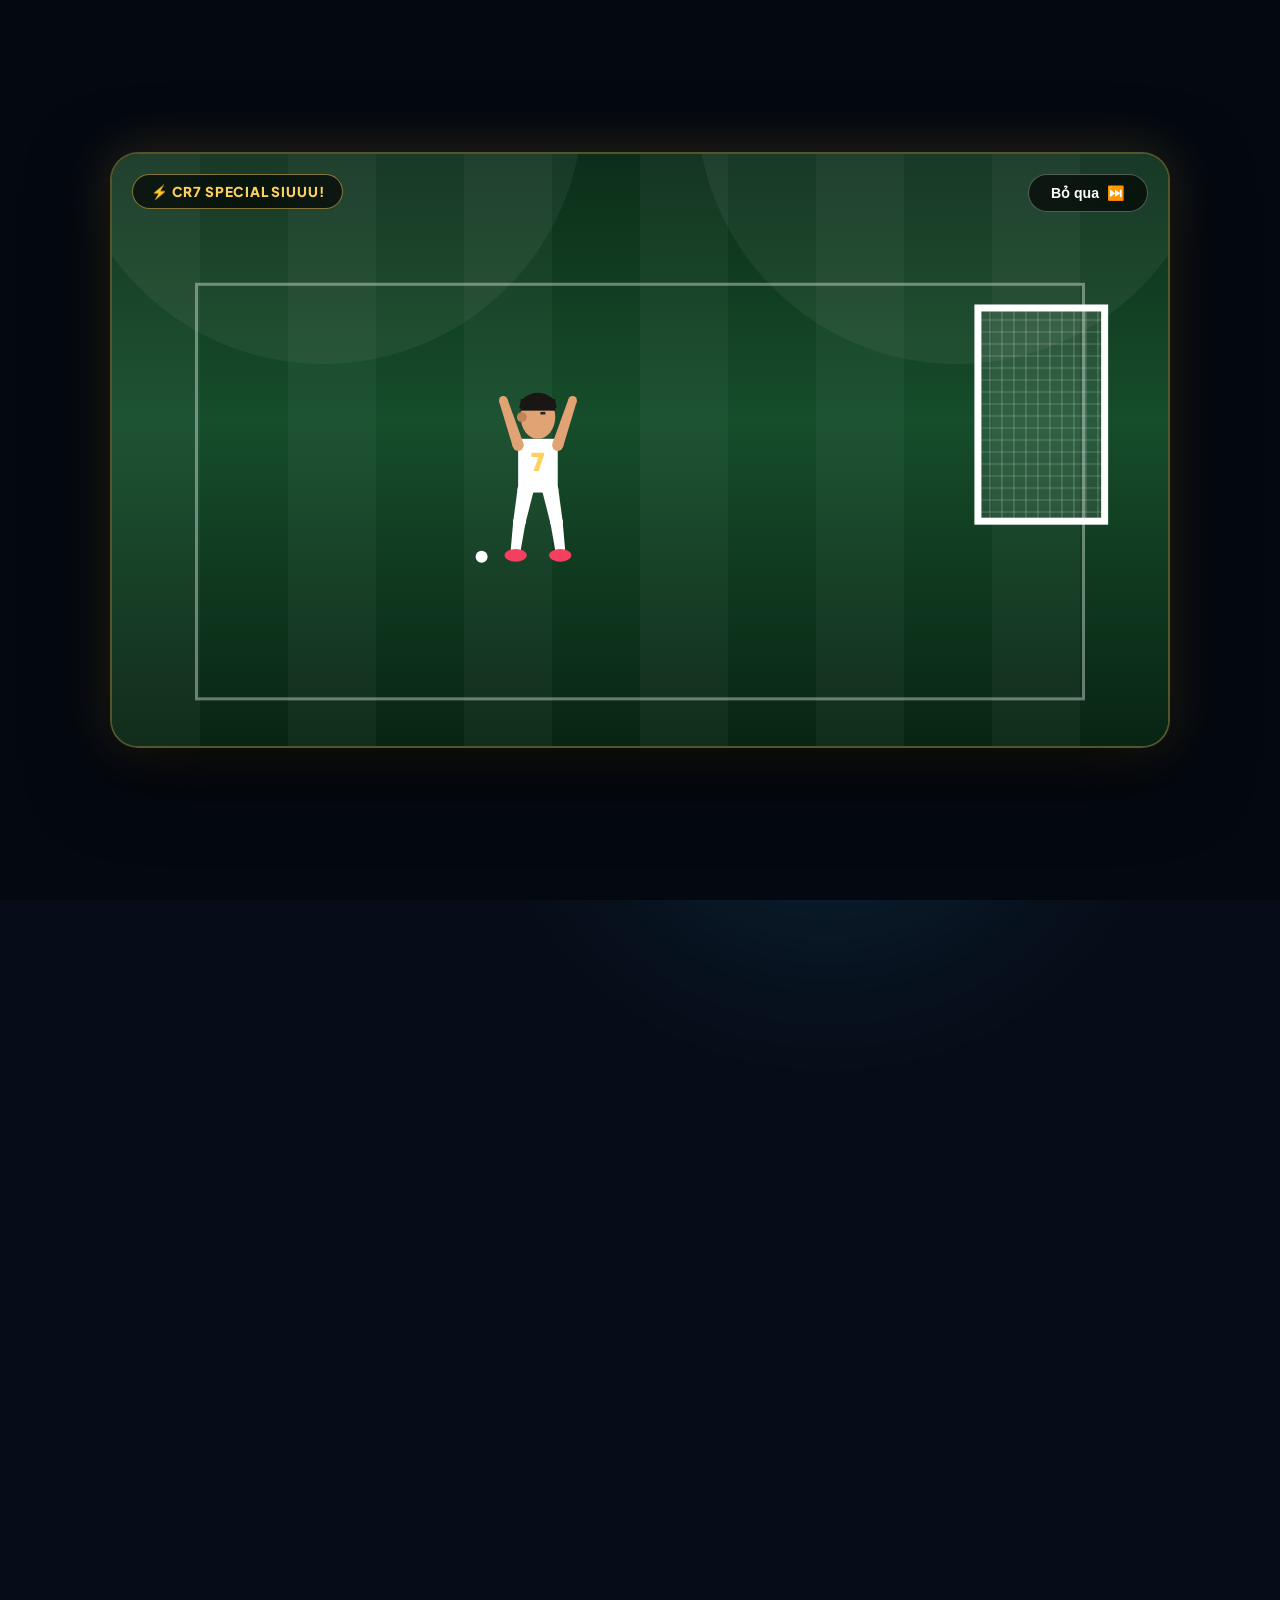
==== commit 86b9e3e8: "closed display. cnet 20th september" ====
--- a/index.html
+++ b/index.html
@@ -3,463 +3,1740 @@
 
 <head>
     <meta charset="UTF-8">
-    <title>Game Sút Penalty - Bóng Đá</title>
-    <script>
-        (function () {
-            const maintenanceUrl = new URL('maintenance.html', window.location.href);
-            const flagUrl = new URL('maintenance.json', window.location.href);
-
-            fetch(flagUrl.toString() + '?ts=' + Date.now())
-                .then(function (response) {
-                    if (!response.ok) throw new Error('No maintenance flag');
-                    return response.json();
-                })
-                .then(function (data) {
-                    if (data && data.maintenance) {
-                        window.location.replace(maintenanceUrl.toString());
-                    }
-                })
-                .catch(function () { });
-        })();
-    </script>
-    <link rel="stylesheet" href="style.css">
-    <!-- Supabase SDK -->
-    <script src="https://cdn.jsdelivr.net/npm/@supabase/supabase-js@2"></script>
+    <meta name="viewport" content="width=device-width, initial-scale=1.0">
+    <title>Thông Báo: Game Đã Chính Thức Đóng Cửa | Penalty Master</title>
+    
+    <!-- Google Fonts -->
+    <link rel="preconnect" href="https://fonts.googleapis.com">
+    <link rel="preconnect" href="https://fonts.gstatic.com" crossorigin>
+    <link href="https://fonts.googleapis.com/css2?family=Plus+Jakarta+Sans:wght@400;500;600;700;800;900&family=Outfit:wght@400;600;700;800;900&display=swap" rel="stylesheet">
+    
+    <style>
+        :root {
+            --bg-dark: #070d18;
+            --bg-card: rgba(13, 24, 43, 0.82);
+            --gold-main: #ffd15c;
+            --gold-gradient: linear-gradient(135deg, #ffe082 0%, #ffb300 50%, #ff8f00 100%);
+            --text-main: #ffffff;
+            --text-sub: #b4c6db;
+            --border-glow: rgba(255, 209, 92, 0.35);
+            --rose-accent: #f43f5e;
+            --cyan-accent: #38bdf8;
+            --emerald-accent: #10b981;
+        }
+
+        * {
+            box-sizing: border-box;
+            margin: 0;
+            padding: 0;
+        }
+
+        html {
+            scroll-behavior: smooth;
+        }
+
+        body {
+            font-family: 'Plus Jakarta Sans', 'Outfit', -apple-system, sans-serif;
+            background-color: var(--bg-dark);
+            color: var(--text-main);
+            min-height: 100vh;
+            display: flex;
+            align-items: center;
+            justify-content: center;
+            overflow-x: hidden;
+            position: relative;
+            padding: 40px 16px 60px;
+        }
+
+        /* Ambient Dynamic Background */
+        #bgCanvas {
+            position: fixed;
+            top: 0;
+            left: 0;
+            width: 100vw;
+            height: 100vh;
+            z-index: 0;
+            pointer-events: none;
+        }
+
+        .ambient-glow {
+            position: fixed;
+            border-radius: 50%;
+            filter: blur(120px);
+            opacity: 0.28;
+            pointer-events: none;
+            z-index: 1;
+        }
+
+        .glow-1 {
+            top: -10%;
+            left: 15%;
+            width: 480px;
+            height: 480px;
+            background: radial-gradient(circle, #ffb300, transparent 70%);
+        }
+
+        .glow-2 {
+            bottom: -10%;
+            right: 15%;
+            width: 520px;
+            height: 520px;
+            background: radial-gradient(circle, #38bdf8, transparent 70%);
+        }
+
+        .glow-3 {
+            top: 45%;
+            left: 50%;
+            transform: translate(-50%, -50%);
+            width: 600px;
+            height: 600px;
+            background: radial-gradient(circle, #f43f5e, transparent 75%);
+            opacity: 0.15;
+        }
+
+        /* ================= INTRO RONALDO SIUUU OVERLAY ================= */
+        #introOverlay {
+            position: fixed;
+            inset: 0;
+            background: #040911;
+            z-index: 9999;
+            display: flex;
+            flex-direction: column;
+            align-items: center;
+            justify-content: center;
+            transition: opacity 0.8s ease, transform 0.8s cubic-bezier(0.16, 1, 0.3, 1), visibility 0.8s;
+        }
+
+        #introOverlay.fade-out {
+            opacity: 0;
+            transform: scale(1.06);
+            pointer-events: none;
+            visibility: hidden;
+        }
+
+        .intro-container {
+            width: min(94vw, 1060px);
+            aspect-ratio: 16/9;
+            max-height: 80vh;
+            position: relative;
+            border-radius: 28px;
+            overflow: hidden;
+            border: 2px solid rgba(255, 209, 92, 0.3);
+            box-shadow: 0 25px 80px rgba(0, 0, 0, 0.8), 0 0 50px rgba(255, 209, 92, 0.2);
+            background: #0a1f14;
+        }
+
+        #introCanvas {
+            width: 100%;
+            height: 100%;
+            display: block;
+        }
+
+        .intro-skip-btn {
+            position: absolute;
+            top: 20px;
+            right: 20px;
+            z-index: 20;
+            background: rgba(0, 0, 0, 0.65);
+            border: 1px solid rgba(255, 255, 255, 0.3);
+            color: #fff;
+            padding: 10px 22px;
+            border-radius: 999px;
+            font-size: 0.88rem;
+            font-weight: 800;
+            cursor: pointer;
+            backdrop-filter: blur(10px);
+            transition: all 0.2s ease;
+            display: flex;
+            align-items: center;
+            gap: 8px;
+        }
+
+        .intro-skip-btn:hover {
+            background: var(--gold-main);
+            color: #000;
+            border-color: var(--gold-main);
+            transform: translateY(-2px);
+            box-shadow: 0 6px 20px rgba(255, 209, 92, 0.4);
+        }
+
+        .intro-title-tag {
+            position: absolute;
+            top: 20px;
+            left: 20px;
+            z-index: 20;
+            background: rgba(0, 0, 0, 0.65);
+            border: 1px solid rgba(255, 209, 92, 0.5);
+            color: var(--gold-main);
+            padding: 8px 18px;
+            border-radius: 999px;
+            font-size: 0.85rem;
+            font-weight: 800;
+            letter-spacing: 0.06em;
+            text-transform: uppercase;
+            backdrop-filter: blur(10px);
+        }
+
+        /* ================= MAIN FAREWELL CONTAINER ================= */
+        .closed-wrapper {
+            position: relative;
+            z-index: 10;
+            width: 100%;
+            max-width: 950px;
+            margin: auto;
+            opacity: 0;
+            transform: translateY(30px) scale(0.97);
+            transition: opacity 1s cubic-bezier(0.16, 1, 0.3, 1), transform 1s cubic-bezier(0.16, 1, 0.3, 1);
+        }
+
+        .closed-wrapper.visible {
+            opacity: 1;
+            transform: translateY(0) scale(1);
+        }
+
+        .closed-card {
+            background: var(--bg-card);
+            backdrop-filter: blur(28px);
+            -webkit-backdrop-filter: blur(28px);
+            border: 1.5px solid rgba(255, 255, 255, 0.14);
+            border-radius: 36px;
+            padding: 50px 45px;
+            box-shadow: 
+                0 30px 80px rgba(0, 0, 0, 0.65),
+                0 0 50px rgba(255, 209, 92, 0.12),
+                inset 0 1px 1px rgba(255, 255, 255, 0.25);
+            text-align: center;
+            position: relative;
+            overflow: hidden;
+        }
+
+        .closed-card::before {
+            content: '';
+            position: absolute;
+            top: 0;
+            left: -50%;
+            width: 200%;
+            height: 3px;
+            background: linear-gradient(90deg, transparent, #ffb300, #f43f5e, #38bdf8, transparent);
+            animation: shimmerLine 4s linear infinite;
+        }
+
+        @keyframes shimmerLine {
+            0% { transform: translateX(-50%); }
+            100% { transform: translateX(50%); }
+        }
+
+        /* Header Elements */
+        .status-badge {
+            display: inline-flex;
+            align-items: center;
+            gap: 10px;
+            background: rgba(255, 209, 92, 0.1);
+            border: 1px solid var(--border-glow);
+            color: var(--gold-main);
+            padding: 8px 22px;
+            border-radius: 999px;
+            font-size: 0.85rem;
+            font-weight: 800;
+            letter-spacing: 0.08em;
+            text-transform: uppercase;
+            margin-bottom: 24px;
+            box-shadow: 0 0 20px rgba(255, 209, 92, 0.15);
+        }
+
+        .status-badge .badge-dot {
+            width: 8px;
+            height: 8px;
+            background-color: var(--gold-main);
+            border-radius: 50%;
+            box-shadow: 0 0 10px var(--gold-main);
+            animation: pulseDot 1.5s infinite ease-in-out;
+        }
+
+        @keyframes pulseDot {
+            0%, 100% { opacity: 0.4; transform: scale(0.85); }
+            50% { opacity: 1; transform: scale(1.25); }
+        }
+
+        /* Memorial Crest / Icon */
+        .crest-wrapper {
+            position: relative;
+            display: inline-flex;
+            align-items: center;
+            justify-content: center;
+            width: 110px;
+            height: 110px;
+            margin-bottom: 20px;
+        }
+
+        .crest-ring {
+            position: absolute;
+            inset: 0;
+            border-radius: 50%;
+            border: 2px dashed rgba(255, 209, 92, 0.4);
+            animation: rotateRing 20s linear infinite;
+        }
+
+        @keyframes rotateRing {
+            from { transform: rotate(0deg); }
+            to { transform: rotate(360deg); }
+        }
+
+        .crest-bg {
+            width: 90px;
+            height: 90px;
+            background: linear-gradient(145deg, rgba(255, 209, 92, 0.2), rgba(244, 63, 94, 0.15));
+            border: 1px solid rgba(255, 255, 255, 0.2);
+            border-radius: 28px;
+            display: flex;
+            align-items: center;
+            justify-content: center;
+            font-size: 3rem;
+            box-shadow: 0 15px 35px rgba(0, 0, 0, 0.4);
+            transform: rotate(-5deg);
+            transition: transform 0.4s ease;
+        }
+
+        .crest-wrapper:hover .crest-bg {
+            transform: rotate(0deg) scale(1.08);
+        }
+
+        /* Typography */
+        h1.main-title {
+            font-size: clamp(2rem, 4.5vw, 3.2rem);
+            font-weight: 900;
+            line-height: 1.15;
+            margin-bottom: 12px;
+            background: linear-gradient(135deg, #ffffff 30%, #ffd15c 80%, #ff9f43 100%);
+            -webkit-background-clip: text;
+            -webkit-text-fill-color: transparent;
+            text-shadow: 0 10px 30px rgba(0, 0, 0, 0.5);
+            letter-spacing: -0.02em;
+        }
+
+        .subtitle {
+            font-size: clamp(1rem, 2vw, 1.2rem);
+            color: var(--gold-main);
+            font-weight: 700;
+            margin-bottom: 24px;
+            letter-spacing: 0.02em;
+        }
+
+        /* Replay Animation Action Bar */
+        .replay-bar {
+            display: flex;
+            justify-content: center;
+            gap: 12px;
+            margin-bottom: 28px;
+            flex-wrap: wrap;
+        }
+
+        .btn-replay {
+            background: rgba(255, 255, 255, 0.06);
+            border: 1px solid rgba(255, 209, 92, 0.35);
+            color: var(--gold-main);
+            padding: 9px 20px;
+            border-radius: 999px;
+            font-size: 0.85rem;
+            font-weight: 800;
+            cursor: pointer;
+            backdrop-filter: blur(10px);
+            transition: all 0.2s ease;
+            display: inline-flex;
+            align-items: center;
+            gap: 8px;
+        }
+
+        .btn-replay:hover {
+            background: var(--gold-main);
+            color: #000;
+            transform: translateY(-2px);
+            box-shadow: 0 6px 20px rgba(255, 209, 92, 0.35);
+        }
+
+        /* ================= FIXED FLOATING SCROLL TO READ MORE (BREATHING FADE) ================= */
+        .fixed-scroll-indicator {
+            position: fixed;
+            bottom: 22px;
+            left: 50%;
+            transform: translateX(-50%);
+            z-index: 900;
+            display: flex;
+            flex-direction: column;
+            align-items: center;
+            gap: 5px;
+            cursor: pointer;
+            user-select: none;
+            pointer-events: auto;
+            animation: pulseBreathe 2.4s infinite ease-in-out;
+            transition: opacity 0.5s ease, transform 0.5s ease, visibility 0.5s ease;
+        }
+
+        .fixed-scroll-indicator.hidden {
+            opacity: 0 !important;
+            transform: translate(-50%, 15px) !important;
+            pointer-events: none !important;
+            visibility: hidden;
+        }
+
+        .mouse-icon {
+            width: 22px;
+            height: 36px;
+            border: 2px solid var(--gold-main);
+            border-radius: 12px;
+            display: flex;
+            justify-content: center;
+            padding-top: 6px;
+            box-shadow: 0 0 15px rgba(255, 209, 92, 0.35);
+            background: rgba(8, 18, 33, 0.7);
+            backdrop-filter: blur(8px);
+        }
+
+        .mouse-wheel {
+            width: 4px;
+            height: 8px;
+            background: var(--gold-main);
+            border-radius: 2px;
+            animation: mouseScrollAnim 1.6s infinite ease-in-out;
+        }
+
+        @keyframes mouseScrollAnim {
+            0% { transform: translateY(0); opacity: 1; }
+            100% { transform: translateY(12px); opacity: 0; }
+        }
+
+        .scroll-text {
+            font-size: 0.74rem;
+            font-weight: 800;
+            letter-spacing: 0.12em;
+            text-transform: uppercase;
+            color: var(--gold-main);
+            text-shadow: 0 2px 10px rgba(0, 0, 0, 0.9), 0 0 15px rgba(255, 209, 92, 0.5);
+            background: rgba(8, 18, 33, 0.6);
+            padding: 4px 12px;
+            border-radius: 999px;
+            border: 1px solid rgba(255, 209, 92, 0.25);
+            backdrop-filter: blur(6px);
+        }
+
+        .chevrons-down {
+            color: var(--gold-main);
+            display: flex;
+            align-items: center;
+            justify-content: center;
+            filter: drop-shadow(0 2px 8px rgba(255, 209, 92, 0.5));
+            animation: chevronBounce 1.4s infinite ease-in-out;
+        }
+
+        @keyframes chevronBounce {
+            0%, 100% { transform: translateY(0); }
+            50% { transform: translateY(4px); }
+        }
+
+        @keyframes pulseBreathe {
+            0%, 100% {
+                opacity: 0.22;
+                transform: translate(-50%, 0) scale(0.96);
+            }
+            50% {
+                opacity: 0.98;
+                transform: translate(-50%, 4px) scale(1.02);
+            }
+        }
+
+        /* The Heartfelt Gratitude Letter */
+        .letter-card {
+            background: linear-gradient(180deg, rgba(255, 255, 255, 0.06) 0%, rgba(255, 255, 255, 0.02) 100%);
+            border: 1px solid rgba(255, 255, 255, 0.12);
+            border-radius: 24px;
+            padding: 35px 30px;
+            margin-bottom: 35px;
+            text-align: left;
+            position: relative;
+            box-shadow: inset 0 0 30px rgba(0, 0, 0, 0.25);
+        }
+
+        .letter-card .letter-header {
+            display: flex;
+            align-items: center;
+            gap: 12px;
+            margin-bottom: 18px;
+            font-size: 1.1rem;
+            font-weight: 800;
+            color: #fff;
+            border-bottom: 1px solid rgba(255, 255, 255, 0.1);
+            padding-bottom: 12px;
+        }
+
+        .letter-content {
+            font-size: 1.08rem;
+            line-height: 1.85;
+            color: #e1e9f5;
+        }
+
+        .letter-content p {
+            margin-bottom: 16px;
+        }
+
+        .letter-content p:last-child {
+            margin-bottom: 0;
+        }
+
+        .highlight-text {
+            color: var(--gold-main);
+            font-weight: 700;
+        }
+
+        .highlight-bright {
+            background: linear-gradient(120deg, rgba(255, 209, 92, 0.25), rgba(244, 63, 94, 0.25));
+            padding: 3px 8px;
+            border-radius: 6px;
+            color: #ffffff;
+            font-weight: 700;
+        }
+
+        /* Memory Highlights Grid */
+        .memories-grid {
+            display: grid;
+            grid-template-columns: repeat(auto-fit, minmax(240px, 1fr));
+            gap: 18px;
+            margin-bottom: 35px;
+        }
+
+        .memory-item {
+            background: rgba(255, 255, 255, 0.035);
+            border: 1px solid rgba(255, 255, 255, 0.08);
+            border-radius: 20px;
+            padding: 22px 18px;
+            text-align: left;
+            transition: all 0.3s ease;
+        }
+
+        .memory-item:hover {
+            background: rgba(255, 255, 255, 0.07);
+            border-color: rgba(255, 209, 92, 0.4);
+            transform: translateY(-4px);
+            box-shadow: 0 12px 30px rgba(0, 0, 0, 0.3);
+        }
+
+        .memory-icon {
+            font-size: 2rem;
+            margin-bottom: 12px;
+            display: inline-block;
+        }
+
+        .memory-title {
+            font-size: 1.02rem;
+            font-weight: 800;
+            color: #ffffff;
+            margin-bottom: 6px;
+        }
+
+        .memory-desc {
+            font-size: 0.9rem;
+            line-height: 1.55;
+            color: var(--text-sub);
+        }
+
+        /* ================= SOUNDBOARD SECTION ================= */
+        .soundboard-section {
+            background: linear-gradient(180deg, rgba(16, 32, 56, 0.8) 0%, rgba(8, 18, 33, 0.9) 100%);
+            border: 1.5px solid rgba(255, 209, 92, 0.25);
+            border-radius: 28px;
+            padding: 32px 26px;
+            margin-bottom: 35px;
+            box-shadow: 0 15px 40px rgba(0, 0, 0, 0.45);
+            text-align: center;
+            position: relative;
+        }
+
+        .soundboard-header {
+            display: flex;
+            flex-direction: column;
+            align-items: center;
+            gap: 8px;
+            margin-bottom: 22px;
+        }
+
+        .soundboard-badge {
+            display: inline-flex;
+            align-items: center;
+            gap: 6px;
+            background: rgba(56, 189, 248, 0.15);
+            color: var(--cyan-accent);
+            border: 1px solid rgba(56, 189, 248, 0.35);
+            padding: 5px 14px;
+            border-radius: 999px;
+            font-size: 0.78rem;
+            font-weight: 800;
+            letter-spacing: 0.05em;
+            text-transform: uppercase;
+        }
+
+        .soundboard-title {
+            font-size: 1.35rem;
+            font-weight: 800;
+            color: #ffffff;
+            display: flex;
+            align-items: center;
+            justify-content: center;
+            gap: 10px;
+        }
+
+        .soundboard-desc {
+            font-size: 0.9rem;
+            color: var(--text-sub);
+            max-width: 580px;
+        }
+
+        /* Now Playing Bar */
+        .now-playing-bar {
+            display: flex;
+            align-items: center;
+            justify-content: space-between;
+            background: rgba(0, 0, 0, 0.4);
+            border: 1px solid rgba(255, 255, 255, 0.1);
+            border-radius: 16px;
+            padding: 10px 18px;
+            margin-bottom: 20px;
+            font-size: 0.88rem;
+            color: var(--text-sub);
+            flex-wrap: wrap;
+            gap: 10px;
+        }
+
+        .now-playing-status {
+            display: flex;
+            align-items: center;
+            gap: 10px;
+            font-weight: 600;
+        }
+
+        .now-playing-status strong {
+            color: var(--gold-main);
+        }
+
+        /* Equalizer Animation */
+        .equalizer {
+            display: inline-flex;
+            align-items: flex-end;
+            gap: 3px;
+            height: 16px;
+        }
+
+        .equalizer span {
+            width: 3px;
+            background: var(--gold-main);
+            border-radius: 2px;
+            animation: eqBounce 1s infinite ease-in-out;
+        }
+
+        .equalizer span:nth-child(1) { height: 40%; animation-delay: 0.1s; }
+        .equalizer span:nth-child(2) { height: 80%; animation-delay: 0.3s; }
+        .equalizer span:nth-child(3) { height: 50%; animation-delay: 0.2s; }
+        .equalizer span:nth-child(4) { height: 100%; animation-delay: 0.4s; }
+
+        @keyframes eqBounce {
+            0%, 100% { transform: scaleY(0.3); }
+            50% { transform: scaleY(1); }
+        }
+
+        .stop-all-btn {
+            background: rgba(244, 63, 94, 0.15);
+            border: 1px solid rgba(244, 63, 94, 0.4);
+            color: #ff6b81;
+            padding: 6px 14px;
+            border-radius: 12px;
+            font-size: 0.8rem;
+            font-weight: 700;
+            cursor: pointer;
+            transition: all 0.2s ease;
+        }
+
+        .stop-all-btn:hover {
+            background: var(--rose-accent);
+            color: #fff;
+        }
+
+        /* Sound Buttons Grid */
+        .soundboard-grid {
+            display: grid;
+            grid-template-columns: repeat(auto-fill, minmax(180px, 1fr));
+            gap: 14px;
+        }
+
+        .sound-btn {
+            background: rgba(255, 255, 255, 0.05);
+            border: 1px solid rgba(255, 255, 255, 0.12);
+            border-radius: 18px;
+            padding: 16px 14px;
+            color: #ffffff;
+            cursor: pointer;
+            transition: all 0.25s cubic-bezier(0.175, 0.885, 0.32, 1.275);
+            display: flex;
+            flex-direction: column;
+            align-items: center;
+            gap: 8px;
+            position: relative;
+            overflow: hidden;
+            user-select: none;
+        }
+
+        .sound-btn:hover {
+            background: rgba(255, 255, 255, 0.12);
+            border-color: rgba(255, 209, 92, 0.5);
+            transform: translateY(-4px) scale(1.02);
+            box-shadow: 0 10px 25px rgba(0, 0, 0, 0.35);
+        }
+
+        .sound-btn:active {
+            transform: translateY(-1px) scale(0.98);
+        }
+
+        .sound-btn .s-icon {
+            font-size: 2rem;
+            transition: transform 0.25s ease;
+        }
+
+        .sound-btn:hover .s-icon {
+            transform: scale(1.15);
+        }
+
+        .sound-btn .s-name {
+            font-size: 0.92rem;
+            font-weight: 800;
+            color: #ffffff;
+            line-height: 1.3;
+        }
+
+        .sound-btn .s-tag {
+            font-size: 0.74rem;
+            color: var(--text-sub);
+            font-weight: 600;
+        }
+
+        /* Active Playing Sound Button */
+        .sound-btn.playing {
+            background: linear-gradient(145deg, rgba(255, 209, 92, 0.22), rgba(244, 63, 94, 0.2)) !important;
+            border: 1.5px solid var(--gold-main) !important;
+            box-shadow: 0 0 25px rgba(255, 209, 92, 0.4), 0 10px 30px rgba(0, 0, 0, 0.5) !important;
+            transform: translateY(-3px) scale(1.03);
+        }
+
+        .sound-btn.playing .s-name {
+            color: var(--gold-main);
+        }
+
+        .sound-btn.playing::after {
+            content: '▶ ĐANG PHÁT';
+            position: absolute;
+            bottom: 4px;
+            font-size: 0.62rem;
+            font-weight: 900;
+            letter-spacing: 0.06em;
+            color: var(--gold-main);
+            animation: pulseDot 1s infinite alternate;
+        }
+
+        /* ================= FOOTER ================= */
+        .farewell-footer {
+            border-top: 1px solid rgba(255, 255, 255, 0.1);
+            padding-top: 25px;
+            display: flex;
+            flex-direction: column;
+            align-items: center;
+            gap: 12px;
+        }
+
+        .quote-text {
+            font-style: italic;
+            color: var(--text-sub);
+            font-size: 0.98rem;
+            max-width: 650px;
+            line-height: 1.6;
+        }
+
+        .signature {
+            font-weight: 800;
+            font-size: 0.95rem;
+            color: var(--gold-main);
+            display: flex;
+            align-items: center;
+            gap: 8px;
+            letter-spacing: 0.05em;
+        }
+
+        /* Responsive adjustments */
+        @media (max-width: 650px) {
+            .closed-card {
+                padding: 35px 20px;
+                border-radius: 28px;
+            }
+            .letter-card {
+                padding: 24px 18px;
+            }
+            .letter-content {
+                font-size: 1rem;
+            }
+            .memories-grid {
+                grid-template-columns: 1fr;
+            }
+            .soundboard-grid {
+                grid-template-columns: repeat(2, 1fr);
+                gap: 10px;
+            }
+            .sound-btn {
+                padding: 14px 10px;
+            }
+            .sound-btn .s-icon {
+                font-size: 1.7rem;
+            }
+            .sound-btn .s-name {
+                font-size: 0.85rem;
+            }
+        }
+    </style>
 </head>
 
 <body>
-    <div id="welcomeScreen" class="welcome-overlay">
-        <div class="welcome-container">
-            <div class="welcome-card">
-                <div class="welcome-header">
-                    <h2>⚽ PENALTY MASTER ⚽</h2>
-                    <p>Nâng tầm kỹ năng lập trình Python của bạn!</p>
-                </div>
-
-                <div class="rules-section">
-                    <h3>🎁 QUY TẮC NHẬN QUÀ</h3>
-                    <div class="rules-grid">
-                        <div class="rule-item">
-                            <span class="rule-icon">🎯</span>
-                            <p>Ghi <b>7 - 8</b> bàn: Được mở <b>1</b> bao lì xì</p>
-                        </div>
-                        <div class="rule-item">
-                            <span class="rule-icon">🔥</span>
-                            <p>Ghi <b>9 - 10</b> bàn: Được mở <b>2</b> bao lì xì</p>
-                        </div>
-                        <div class="rule-item">
-                            <span class="rule-icon">👑</span>
-                            <p>Ghi <b>> 10</b> bàn: Được mở <b>3</b> bao lì xì</p>
-                        </div>
-                    </div>
-                </div>
-
-                <div class="rules-section timer-rules-section"
-                    style="background: rgba(230, 126, 34, 0.1); margin-bottom: 25px;">
-                    <h3 style="color: #d35400;">⏱️ THỜI GIAN LÀM BÀI & CHỐNG GIAN LẬN</h3>
-                    <div class="rules-grid">
-                        <div class="rule-item">
-                            <span class="rule-icon">⚡</span>
-                            <p><b>Module 1 & 2:</b> Trắc nghiệm <b>30s</b> | Code <b>45s</b></p>
-                        </div>
-                        <div class="rule-item">
-                            <span class="rule-icon">🧠</span>
-                            <p><b>Module 3 & 4:</b> Trắc nghiệm <b>40s</b> | Code <b>60s</b></p>
-                        </div>
-                        <div class="rule-item" style="border-left: 4px solid #e74c3c;">
-                            <span class="rule-icon">⚠️</span>
-                            <p><b>Phạt -1 tim ❤️:</b> Chuyển tab / rời game / vi phạm gian lận!</p>
-                        </div>
-                    </div>
-                </div>
-
-                <div class="module-selection">
-                    <h3>📚 CHỌN MODULE THỬ THÁCH</h3>
-                    <div class="module-options">
-                        <div class="module-card active" id="mod1" onclick="selectModule(1)">
-                            <div class="mod-icon">🐍</div>
-                            <h4>Module 1</h4>
-                            <p>Python cơ bản: biến, nhập/xuất, điều kiện, vòng lặp</p>
-                        </div>
-                        <div class="module-card" id="mod2" onclick="selectModule(2)">
-                            <div class="mod-icon">📊</div>
-                            <h4>Module 2</h4>
-                            <p>Thuật toán và cấu trúc dữ liệu: list, dict, set</p>
-                        </div>
-                        <div class="module-card" id="mod3" onclick="selectModule(3)">
-                            <div class="mod-icon">🧠</div>
-                            <h4>Module 3</h4>
-                            <p>Ôn tập nâng cao: dict, tuple, set, map, zip, lambda</p>
-                        </div>
-                        <div class="module-card" id="mod4" onclick="selectModule(4)">
-                            <div class="mod-icon">🧩</div>
-                            <h4>Module 4</h4>
-                            <p>List, Set, Tuple, Dictionary + map, filter, lambda, try-except, math</p>
-                        </div>
-                    </div>
-                </div>
-
-                <div class="player-start-bar">
-                    <div class="input-group">
-                        <label>Tên người chơi</label>
-                        <input type="text" id="playerNameInput" placeholder="Nhập tên của bạn...">
-                    </div>
-                    <div class="input-group">
-                        <label>Số áo</label>
-                        <input type="number" id="playerNumberInput" min="1" max="99" placeholder="Số..">
-                    </div>
-                </div>
-
-                <div class="player-start-bar gk-bar">
-                    <div class="input-group">
-                        <label>Tên thủ môn</label>
-                        <input type="text" id="gkNameInput" placeholder="Tên thủ môn...">
-                    </div>
-                    <div class="input-group">
-                        <label>Số áo</label>
-                        <input type="number" id="gkNumberInput" min="1" max="99" placeholder="Số..">
-                    </div>
-                </div>
-
-                <div class="character-selection">
-                    <h3>🧑‍⚽ CHỌN CẦU THỦ</h3>
-                    <div class="char-options">
-                        <div class="char-card active" onclick="selectChar(0)" id="char0">
-                            <img class="char-face" src="img/face_cr7.jpg" alt="Ronaldo">
-                            <span class="char-label">CR7</span>
-                        </div>
-                        <div class="char-card" onclick="selectChar(1)" id="char1">
-                            <img class="char-face" src="img/face_messi2.jpg" alt="Messi">
-                            <span class="char-label">Messi</span>
-                        </div>
-                        <div class="char-card" onclick="selectChar(2)" id="char2">
-                            <img class="char-face" src="img/face_neymar2.png" alt="Neymar">
-                            <span class="char-label">Neymar</span>
-                        </div>
-                        <div class="char-card" onclick="selectChar(3)" id="char3">
-                            <img class="char-face" src="img/face_mbappe2.jpg" alt="Mbappe">
-                            <span class="char-label">Mbappé</span>
-                        </div>
-                        <div class="char-card" onclick="selectChar(4)" id="char4">
-                            <img class="char-face" src="img/face_yamal2.jpg" alt="Yamal">
-                            <span class="char-label">Yamal</span>
-                        </div>
-                        <div class="char-card" onclick="selectChar(5)" id="char5">
-                            <img class="char-face" src="img/lukaku.jpg" alt="Lukaku">
-                            <span class="char-label">Lukaku</span>
-                        </div>
-                        <div class="char-card" onclick="selectChar(6)" id="char6">
-                            <img class="char-face" src="img/vvd.jpg" alt="Van Dijk">
-                            <span class="char-label">Van Dijk</span>
-                        </div>
-                        <div class="char-card" onclick="selectChar(7)" id="char7">
-                            <img class="char-face" src="img/speed.jpg" alt="Speed">
-                            <span class="char-label">Speed</span>
-                        </div>
-                        <div class="char-card" onclick="selectChar(8)" id="char8">
-                            <img class="char-face" src="img/xuanson.png" alt="Xuân Son">
-                            <span class="char-label">Xuân Son</span>
-                        </div>
-                        <div class="char-card" onclick="selectChar(9)" id="char9">
-                            <img class="char-face" src="img/face_mixi2.jpg" alt="Mixi">
-                            <span class="char-label">Độ Mixi</span>
-                        </div>
-                    </div>
-                </div>
-
-                <div class="club-selection">
-                    <h3>🏟️ CHỌN CÂU LẠC BỘ</h3>
-                    <div class="club-options">
-                        <div class="club-card active" id="club-mu" onclick="selectClub('mu', this)">
-                            <img src="img/mu.webp" class="club-logo" alt="Man Utd">
-                            <span class="club-name">Man Utd</span>
-                        </div>
-                        <div class="club-card" id="club-chelsea" onclick="selectClub('chelsea', this)">
-                            <img src="img/chelsea.webp" class="club-logo" alt="Chelsea">
-                            <span class="club-name">Chelsea</span>
-                        </div>
-                        <div class="club-card" id="club-liverpool" onclick="selectClub('liverpool', this)">
-                            <img src="img/liver.webp" class="club-logo" alt="Liverpool">
-                            <span class="club-name">Liverpool</span>
-                        </div>
-                        <div class="club-card" id="club-mancity" onclick="selectClub('mancity', this)">
-                            <img src="img/mc.png" class="club-logo" alt="Man City">
-                            <span class="club-name">Man City</span>
-                        </div>
-                        <div class="club-card" id="club-real" onclick="selectClub('real', this)">
-                            <img src="img/real.webp" class="club-logo" alt="Real Madrid">
-                            <span class="club-name">Real Madrid</span>
-                        </div>
-                        <div class="club-card" id="club-barca" onclick="selectClub('barca', this)">
-                            <img src="img/barca.webp" class="club-logo" alt="Barcelona">
-                            <span class="club-name">Barcelona</span>
-                        </div>
-                        <div class="club-card" id="club-haiphong" onclick="selectClub('haiphong', this)">
-                            <img src="img/hpfc.png" class="club-logo" alt="Hải Phòng">
-                            <span class="club-name">Hải Phòng</span>
-                        </div>
-                        <div class="club-card" id="club-juventus" onclick="selectClub('juventus', this)">
-                            <img src="img/juve.png" class="club-logo" alt="Juventus">
-                            <span class="club-name">Juventus</span>
-                        </div>
-                        <div class="club-card" id="club-bayern" onclick="selectClub('bayern', this)">
-                            <img src="img/bayern.png" class="club-logo" alt="Bayern">
-                            <span class="club-name">Bayern</span>
-                        </div>
-                        <div class="club-card" id="club-arsenal" onclick="selectClub('arsenal', this)">
-                            <img src="img/arsenal.png" class="club-logo" alt="Arsenal">
-                            <span class="club-name">Arsenal</span>
-                        </div>
-                    </div>
-                </div>
-
-                <div style="margin-top: 25px;">
-                    <button class="start-game-btn" style="width: 100%; border-radius: 20px;" onclick="startGame()">BẮT
-                        ĐẦU CHINH PHỤC</button>
-                </div>
-
-                <!-- Custom Validation Modal -->
-                <div id="mixiNotice" class="mixi-modal" style="display: none;">
-                    <div class="mixi-modal-content">
-                        <img src="img/mixi_soao.jpg" alt="Mixi nhắc nhở" class="mixi-notice-img">
-                        <p class="mixi-notice-text">“Nhớ có tên và số áo như anh nhé!”</p>
-                        <button class="mixi-close-btn" onclick="closeMixiNotice()">Okkkk anh Độ!</button>
-                    </div>
+    <!-- Background Elements -->
+    <canvas id="bgCanvas"></canvas>
+    <div class="ambient-glow glow-1"></div>
+    <div class="ambient-glow glow-2"></div>
+    <div class="ambient-glow glow-3"></div>
+
+    <!-- ================= INTRO OVERLAY (RONALDO SIUUU) ================= -->
+    <div id="introOverlay">
+        <div class="intro-container">
+            <span class="intro-title-tag">⚡ CR7 SPECIAL SIUUU!</span>
+            <button class="intro-skip-btn" onclick="finishIntro()">
+                <span>Bỏ qua</span>
+                <span>⏭️</span>
+            </button>
+            <canvas id="introCanvas" width="1200" height="675"></canvas>
+        </div>
+    </div>
+
+    <!-- Main Farewell Interface -->
+    <div class="closed-wrapper" id="mainWrapper">
+        <div class="closed-card">
+            
+            <!-- Badge -->
+            <div class="status-badge">
+                <span class="badge-dot"></span>
+                <span>Thông Báo Chính Thức • Official Sunset</span>
+            </div>
+
+            <!-- Icon Crest -->
+            <div>
+                <div class="crest-wrapper">
+                    <div class="crest-ring"></div>
+                    <div class="crest-bg">⚽</div>
                 </div>
             </div>
 
-            <div class="leaderboard-card">
-                <div class="leaderboard-header">
-                    <h3>🏆 BẢNG XẾP HẠNG</h3>
-                    <select id="leaderboardFilter" onchange="renderLeaderboard()" class="leader-select">
-                        <option value="1">Module 1</option>
-                        <option value="2">Module 2</option>
-                        <option value="3">Module 3</option>
-                        <option value="4">Module 4</option>
-                    </select>
+            <!-- Main Heading -->
+            <h1 class="main-title">GAME ĐÃ CHÍNH THỨC ĐÓNG CỬA</h1>
+            <p class="subtitle">Penalty Master • Hành trình bóng đá & lập trình Python khép lại</p>
+
+            <!-- Replay Ronaldo Animation Button -->
+            <div class="replay-bar">
+                <button class="btn-replay" onclick="replayIntro()">
+                    <span>⚡ Xem lại Ronaldo SIUUU!</span>
+                    <span>🔄</span>
+                </button>
+            </div>
+
+            <!-- Letter Card -->
+            <div class="letter-card" id="letterSection">
+                <div class="letter-header">
+                    <span>💌</span>
+                    <span>Thư Tri Ân Gửi Đến Toàn Thể Các Bạn Học Sinh</span>
                 </div>
-                <div id="leaderboardList" class="leaderboard-list">
-                    <div class="empty-state">Chưa có dữ liệu xếp hạng</div>
+                <div class="letter-content">
+                    <p>
+                        Cảm ơn tất cả các bạn học sinh đã <span class="highlight-text">đồng hành và gắn bó với game suốt thời gian qua</span>.
+                    </p>
+                    <p>
+                        Từ những câu hỏi trắc nghiệm logic, các bài tập code Python thử thách cho đến những cú sút penalty kịch tính trên sân cỏ ảo – sự nhiệt tình, tiếng cười và tinh thần học hỏi không ngừng của các bạn đã tạo nên linh hồn và những kỷ niệm vô giá cho Penalty Master.
+                    </p>
+                    <p>
+                        <span class="highlight-bright">✨ Chúc các bạn luôn dồi dào sức khỏe, học tập thật tốt và có một tương lai luôn rạng rỡ, tươi sáng và gặt hái được nhiều thành công rực rỡ!</span>
+                    </p>
                 </div>
             </div>
+
+            <!-- Memory Highlights -->
+            <div class="memories-grid">
+                <div class="memory-item">
+                    <span class="memory-icon">🏆</span>
+                    <div class="memory-title">Đam Mê Sân Cỏ</div>
+                    <div class="memory-desc">Hàng trăm trận penalty nảy lửa cùng những pha bắt bóng xuất sắc và giây phút ăn mừng bùng nổ.</div>
+                </div>
+                <div class="memory-item">
+                    <span class="memory-icon">💡</span>
+                    <div class="memory-title">Học Mà Chơi</div>
+                    <div class="memory-desc">Biến những kiến thức lập trình Python tưởng chừng khô khan thành trải nghiệm giải trí bổ ích.</div>
+                </div>
+                <div class="memory-item">
+                    <span class="memory-icon">🌟</span>
+                    <div class="memory-title">Vững Bước Tương Lai</div>
+                    <div class="memory-desc">Hãy luôn giữ vững ngọn lửa nhiệt huyết, đam mê khám phá và chinh phục những ước mơ lớn!</div>
+                </div>
+            </div>
+
+            <!-- SOUNDBOARD SECTION -->
+            <div class="soundboard-section">
+                <div class="soundboard-header">
+                    <div class="soundboard-badge">
+                        <span>🎧</span>
+                        <span>Interactive Soundboard</span>
+                    </div>
+                    <div class="soundboard-title">
+                        <span>🎶 HỘP ÂM THANH KỶ NIỆM</span>
+                    </div>
+                    <p class="soundboard-desc">
+                        Bấm vào từng nút bên dưới để nghe lại những giai điệu, câu nói và âm thanh quen thuộc của các nhân vật trong game!
+                    </p>
+                </div>
+
+                <!-- Now Playing / Status Bar -->
+                <div class="now-playing-bar">
+                    <div class="now-playing-status">
+                        <div class="equalizer" id="soundEq" style="display: none;">
+                            <span></span><span></span><span></span><span></span>
+                        </div>
+                        <span id="playingStatusText">Chưa có âm thanh nào đang phát</span>
+                    </div>
+                    <button class="stop-all-btn" onclick="stopAllSounds()">⏹️ Dừng tất cả</button>
+                </div>
+
+                <!-- Sound Buttons Grid -->
+                <div class="soundboard-grid">
+                    <!-- Sound 1: CR7 SIUUU -->
+                    <button class="sound-btn" id="btn-sound-win" onclick="playSound('win.mp3', 'btn-sound-win', '⚽ CR7 SIUUU! & Bàn Thắng')">
+                        <span class="s-icon">⚽</span>
+                        <span class="s-name">CR7 SIUUU!</span>
+                        <span class="s-tag">Vào lưới & Ăn mừng</span>
+                    </button>
+
+                    <!-- Sound 2: Victory Anthem -->
+                    <button class="sound-btn" id="btn-sound-win2" onclick="playSound('win2.mp3', 'btn-sound-win2', '🏆 Nhạc Khải Hoàn Chiến Thắng')">
+                        <span class="s-icon">🏆</span>
+                        <span class="s-name">Khải Hoàn Mở Quà</span>
+                        <span class="s-tag">Giai điệu chiến thắng</span>
+                    </button>
+
+                    <!-- Sound 3: GOAT Messi -->
+                    <button class="sound-btn" id="btn-sound-messi" onclick="playSound('messi.mp3', 'btn-sound-messi', '🐐 GOAT Messi Trợ Giúp')">
+                        <span class="s-icon">🐐</span>
+                        <span class="s-name">GOAT Messi</span>
+                        <span class="s-tag">Cầu cứu GOAT</span>
+                    </button>
+
+                    <!-- Sound 4: Độ Mixi -->
+                    <button class="sound-btn" id="btn-sound-call" onclick="playSound('call.mp3', 'btn-sound-call', '📞 Anh Độ Mixi Gọi Điện')">
+                        <span class="s-icon">📱</span>
+                        <span class="s-name">Anh Độ Mixi</span>
+                        <span class="s-tag">Trợ giúp gọi điện</span>
+                    </button>
+
+                    <!-- Sound 5: Trường Con Nam Định -->
+                    <button class="sound-btn" id="btn-sound-truongcon" onclick="playSound('truongconnd.mp3', 'btn-sound-truongcon', '🦅 Bác Trường Con Nam Định')">
+                        <span class="s-icon">🦅</span>
+                        <span class="s-name">Trường Con NĐ</span>
+                        <span class="s-tag">Nhà thông thái uy tín</span>
+                    </button>
+
+                    <!-- Sound 6: Lakaka Lukaku -->
+                    <button class="sound-btn" id="btn-sound-lakaka" onclick="playSound('LAKAKA.mp3', 'btn-sound-lakaka', '🧱 Lukaku LAKAKA')">
+                        <span class="s-icon">🧱</span>
+                        <span class="s-name">Romelu Lukaku</span>
+                        <span class="s-tag">Sound LAKAKA</span>
+                    </button>
+
+                    <!-- Sound 7: Nhà thông thái Trương Anh Ngọc -->
+                    <button class="sound-btn" id="btn-sound-wise" onclick="playSound('wise.mp3', 'btn-sound-wise', '🧙 Bác Trương Anh Ngọc Tư Vấn')">
+                        <span class="s-icon">🧙‍♂️</span>
+                        <span class="s-name">Trương Anh Ngọc</span>
+                        <span class="s-tag">Nhà thông thái</span>
+                    </button>
+
+                    <!-- Sound 8: Thủ môn cản phá -->
+                    <button class="sound-btn" id="btn-sound-gk" onclick="playSound('gk.mp3', 'btn-sound-gk', '🧤 Thủ Môn Bay Người Cứu Thua')">
+                        <span class="s-icon">🧤</span>
+                        <span class="s-name">Thủ Môn Cản Phá</span>
+                        <span class="s-tag">Âm thanh đẩy bóng</span>
+                    </button>
+
+                    <!-- Sound 9: Thất bại / Tiếng còi -->
+                    <button class="sound-btn" id="btn-sound-lose" onclick="playSound('lose.mp3', 'btn-sound-lose', '💔 Tiếng Còi & Nhạc Hết Giờ')">
+                        <span class="s-icon">💔</span>
+                        <span class="s-name">Thất Bại / Hết Giờ</span>
+                        <span class="s-tag">Kỷ niệm thua trận</span>
+                    </button>
+                </div>
+            </div>
+
+            <!-- Footer & Signature -->
+            <div class="farewell-footer">
+                <p class="quote-text">
+                    “Mỗi chặng đường khép lại sẽ mở ra những hành trình mới tươi đẹp hơn. Cảm ơn các bạn vì đã là một phần tuyệt vời nhất của Penalty Master!”
+                </p>
+                <div class="signature">
+                    <span>⚽ BAN QUẢN TRỊ PENALTY MASTER ❤️</span>
+                </div>
+            </div>
+
         </div>
     </div>
 
-    <div id="gameContainer" style="display: none; flex-direction: column; align-items: center; width: 100%;">
-        <div id="rulePanel">
-            <h3>🎁 QUY TẮC & THỜI GIAN</h3>
-            <ul>
-                <li>✅ Ghi <b>7 - 8</b> bàn: Mở <b>1</b> bao lì xì</li>
-                <li>🚀 Ghi <b>9 - 10</b> bàn: Mở <b>2</b> bao lì xì</li>
-                <li>🔥 Ghi <b>> 10</b> bàn: Mở <b>3</b> bao lì xì</li>
-                <li style="color:#e67e22; font-weight:700;">☄️ Combo 3 câu đúng: <b>POWERSHOT (x2)</b></li>
-                <li
-                    style="color:#d35400; font-weight:700; border-top: 1px dashed rgba(0,0,0,0.15); padding-top: 5px; margin-top: 5px;">
-                    ⏱️ Hết giờ: <b>MẤT LƯỢT</b> | Chuyển tab: <b>TRỪ 1 TIM ❤️</b></li>
-            </ul>
+    <!-- Fixed Floating Breathing Scroll Indicator -->
+    <div class="fixed-scroll-indicator hidden" id="fixedScrollIndicator" onclick="scrollToLetter()">
+        <div class="mouse-icon">
+            <div class="mouse-wheel"></div>
         </div>
-        <h1>PENALTY MASTER ⚽</h1>
-        <canvas id="gameCanvas" width="600" height="400"></canvas>
-
-        <div id="questionBox">
-            <div class="question-top-bar">
-                <div id="lifelines">
-                    <button class="lifeline-btn" id="callBtn" onclick="useLifeline('call')">📞 Gọi điện</button>
-                    <button class="lifeline-btn" id="wiseBtn" onclick="useLifeline('wise')">🧙 Thông thái</button>
-                    <button class="lifeline-btn" id="fiftyBtn" onclick="useLifeline('fifty')">🌓 50/50</button>
-                </div>
-                <div id="timerBadge" class="timer-badge" title="Thời gian còn lại cho câu hỏi">
-                    ⏱️ <span id="timerSeconds">30</span>s
-                </div>
-            </div>
-            <div id="question"></div>
-
-            <div id="directionBox" style="display:none; margin: 15px 0;">
-                <p style="font-weight:700; color:var(--primary-dark); margin: 0 0 10px 0;">🎯 CHỌN HƯỚNG SÚT:</p>
-                <div class="button-group">
-                    <button onclick="shoot(0)">Góc trái</button>
-                    <button onclick="shoot(1)">Ở giữa</button>
-                    <button onclick="shoot(2)">Góc phải</button>
-                </div>
-            </div>
-
-            <div id="optsContainer" style="display:none; margin: 15px 0;"></div>
-            <textarea id="answer" rows="2" placeholder="Viết code Python trả lời..."></textarea><br>
-            <button id="submitBtn" onclick="submitAnswer()">Trả lời</button>
-            <div id="hint"></div>
-        </div>
-
-        <!-- Calling Modal -->
-        <div id="callModal" class="modal" style="display:none;">
-            <div class="modal-content" style="position: relative;">
-                <span class="modal-close-x" onclick="closeModalWithoutUsing('callModal')">&times;</span>
-                <h3 style="margin-top: 0; color: #2c3e50; text-align: center;">📞 CHỌN NGƯỜI MUỐN GỌI ĐIỆN</h3>
-                <div id="callSelectionBox" class="radio-selection-box">
-                    <label class="radio-label">
-                        <input type="radio" name="callPerson" value="mixi" checked onchange="updateCallPreview()">
-                        <span>📞 Anh Độ Mixi</span>
-                    </label>
-                    <label class="radio-label">
-                        <input type="radio" name="callPerson" value="messi" onchange="updateCallPreview()">
-                        <span>🐐 GOAT Messi</span>
-                    </label>
-                </div>
-                <div class="mixi-flex">
-                    <div style="text-align: center;">
-                        <h4 id="callPersonName"
-                            style="margin: 0 0 10px 0; color: #e74c3c; font-size: 1.2rem; font-weight: 800;">Anh Độ Mixi
-                        </h4>
-                        <img src="img/mixi.jpg" alt="Gọi điện" id="callImg"
-                            style="width: 140px; max-width: 100%; height: auto; max-height: 150px; object-fit: contain; border-radius: 15px; box-shadow: 0 10px 25px rgba(0,0,0,0.2);">
-                    </div>
-                    <div class="mixi-content">
-                        <div id="callingIcon">📱</div>
-                        <div id="callMsg" style="font-weight: 700; color: #e74c3c;">Chọn người bạn muốn gọi</div>
-                        <div id="callResult"></div>
-                        <button id="startCallBtn" onclick="confirmCall()"
-                            style="background: linear-gradient(135deg, #e74c3c, #c0392b); margin-top: 10px;">📞 BẮT ĐẦU
-                            GỌI</button>
-                        <button id="closeCallBtn" onclick="closeModal('callModal')"
-                            style="display:none; background: linear-gradient(135deg, #27ae60, #2ecc71); margin-top: 15px; padding: 12px 25px; border-radius: 25px; font-weight: 800; font-size: 1rem; color: white; border: none; cursor: pointer; box-shadow: 0 4px 15px rgba(39, 174, 96, 0.4);">
-                            ⚽ ĐÃ HIỂU, VÀO SÚT PEN!
-                        </button>
-                    </div>
-                </div>
-            </div>
-        </div>
-
-        <!-- Wise Modal -->
-        <div id="wiseModal" class="modal" style="display:none;">
-            <div class="modal-content" style="position: relative;">
-                <span class="modal-close-x" onclick="closeModalWithoutUsing('wiseModal')">&times;</span>
-                <h3 style="margin-top: 0; color: #2c3e50; text-align: center;">🧙 CHỌN NHÀ THÔNG THÁI TRỢ GIÚP</h3>
-                <div id="wiseSelectionBox" class="radio-selection-box">
-                    <label class="radio-label">
-                        <input type="radio" name="wisePerson" value="TAN" checked onchange="updateWisePreview()">
-                        <span>🧙 Bác Trương Anh Ngọc</span>
-                    </label>
-                    <label class="radio-label">
-                        <input type="radio" name="wisePerson" value="truong_con" onchange="updateWisePreview()">
-                        <span>🦅 Bác Trường con Nam Định</span>
-                    </label>
-                    <label class="radio-label">
-                        <input type="radio" name="wisePerson" value="lukaku" onchange="updateWisePreview()">
-                        <span>🧱 Romelu Lukaku</span>
-                    </label>
-                    <label class="radio-label">
-                        <input type="radio" name="wisePerson" value="cr7" onchange="updateWisePreview()">
-                        <span>⚽ Cristiano Ronaldo</span>
-                    </label>
-                </div>
-                <div class="mixi-flex">
-                    <div style="text-align: center;">
-                        <h4 id="wisePersonName"
-                            style="margin: 0 0 10px 0; color: #3498db; font-size: 1.2rem; font-weight: 800;">Bác Trương
-                            Anh Ngọc</h4>
-                        <img src="img/TAN.jpg" alt="Nhà thông thái" id="wiseImg"
-                            style="width: 140px; max-width: 100%; height: auto; max-height: 150px; object-fit: contain; border-radius: 15px; box-shadow: 0 10px 25px rgba(0,0,0,0.2);">
-                    </div>
-                    <div class="mixi-content">
-                        <div id="wiseIcon" style="font-size: 2.5rem; margin-bottom: 10px;">🧙‍♂️</div>
-                        <div id="wiseMsg" style="font-weight: 700; color: #3498db;">Chọn nhà thông thái để hỏi</div>
-                        <div id="wiseResult" style="font-size: 1.1rem; color: #2c3e50; margin: 15px 0;"></div>
-                        <button id="startWiseBtn" onclick="confirmWise()"
-                            style="background: linear-gradient(135deg, #3498db, #2980b9); margin-top: 10px;">🧙 XIN TƯ
-                            VẤN</button>
-                        <button id="closeWiseBtn" onclick="closeModal('wiseModal')"
-                            style="display:none; background: linear-gradient(135deg, #27ae60, #2ecc71); margin-top: 15px; padding: 12px 25px; border-radius: 25px; font-weight: 800; font-size: 1rem; color: white; border: none; cursor: pointer; box-shadow: 0 4px 15px rgba(39, 174, 96, 0.4);">
-                            ⚽ ĐÃ HIỂU, VÀO SÚT PEN!
-                        </button>
-                    </div>
-                </div>
-            </div>
-        </div>
-
-        <div id="prizeModal" class="modal" style="display:none;">
-            <div class="modal-content">
-                <div class="mixi-flex">
-                    <img src="img/ando_mixi.jpg" alt="Khô gà đè tem" id="prizeImg"
-                        style="max-width: 300px; border-radius: 10px;">
-                    <div class="mixi-content">
-                        <div id="prizeTitle"
-                            style="font-size: 24px; font-weight: 800; color: #ff9f43; margin-bottom: 10px;">🍗 KHÔ GÀ ĐÈ
-                            TEM!</div>
-                        <div id="prizeMsg">Chúc mừng bạn đã nhận được phần quà đặc biệt từ Độ Mixi!</div>
-                        <button onclick="closeModal('prizeModal')">Tuyệt vời!</button>
-                    </div>
-                </div>
-            </div>
-        </div>
-
-        <div id="shotResultModal" class="modal" style="display:none;">
-            <div class="modal-content">
-                <div style="font-size: 3rem; margin-bottom: 10px;">⚽</div>
-                <h2 id="shotResultTitle" style="color: #2c3e50; font-weight: 800;">KẾT THÚC TRẬN ĐẤU!</h2>
-                <div id="shotResultMsg" style="font-size: 1.2rem; margin: 20px 0; color: #34495e;"></div>
-                <div class="button-group" style="justify-content: center;">
-                    <button onclick="location.reload()" style="background: #95a5a6;">Chơi lại</button>
-                    <button id="openEnvelopesBtn" onclick="scrollToPrizes()" style="display:none;">Mở lì xì 🎁</button>
-                </div>
-            </div>
-        </div>
-
-        <div id="finalPrizeModal" class="modal" style="display:none;">
-            <div class="modal-content">
-                <div class="mixi-flex">
-                    <img src="img/ando_mixi.jpg" alt="Kết quả" style="width: 250px; border-radius: 15px;">
-                    <div class="mixi-content">
-                        <h2 style="color: #c0392b; font-weight: 800; margin-top: 0;">🎉 CHÚC MỪNG!</h2>
-                        <div id="finalPrizeMsg" style="font-size: 1.1rem; margin: 15px 0; line-height: 1.6;"></div>
-                        <div id="leaderboardRank"
-                            style="background: #f1c40f; color: #000; padding: 10px; border-radius: 10px; font-weight: 800; margin-bottom: 20px;">
-                        </div>
-                        <button onclick="location.reload()">Chơi lại trận mới</button>
-                    </div>
-                </div>
-            </div>
-        </div>
-
-        <div id="result"></div>
-
-        <div id="prizes" style="display:none;">
-            <h2 style="color:#fff; text-shadow: 0 4px 10px rgba(0,0,0,0.5);">CHÚC MỪNG SIÊU SAO! 🎉</h2>
-            <p style="color:#fff;">Bạn đã ghi được ít nhất 6 bàn thắng. Hãy bốc thăm lì xì may mắn!</p>
-            <div class="envelope-container" id="envelopeContainer">
-            </div>
-        </div>
-
-    </div>
-    <!-- Penalty Notice Modal (Chống gian lận / Hết giờ / Trừ tim) -->
-    <div id="penaltyModal" class="modal" style="display: none;">
-        <div class="modal-content"
-            style="max-width: 450px; text-align: center; border: 3px solid #e74c3c; border-radius: 20px; padding: 25px;">
-            <div style="font-size: 3.5rem; margin-bottom: 5px;">💔</div>
-            <h3 id="penaltyTitle" style="color: #e74c3c; margin: 0 0 10px 0; font-size: 1.5rem; font-weight: 800;">THÔNG
-                BÁO BỊ TRỪ TIM!</h3>
-            <div id="penaltyMessage" style="font-size: 1.05rem; color: #2c3e50; margin: 15px 0; line-height: 1.5;">
-            </div>
-            <button class="start-game-btn" onclick="acknowledgePenalty()"
-                style="background: linear-gradient(135deg, #e74c3c, #c0392b); border-radius: 25px; padding: 12px 35px; margin-top: 10px; width: auto;">
-                EM ĐÃ RÕ ⚽
-            </button>
+        <span class="scroll-text">Cuộn xuống để xem tiếp</span>
+        <div class="chevrons-down">
+            <svg viewBox="0 0 24 24" width="20" height="20" fill="none" stroke="currentColor" stroke-width="2.5" stroke-linecap="round" stroke-linejoin="round">
+                <polyline points="6 9 12 15 18 9"></polyline>
+            </svg>
         </div>
     </div>
 
-    <!-- Âm thanh -->
-    <audio id="callAudio" src="music/call.mp3"></audio>
-    <audio id="callAudio_messi" src=""></audio>
-
-    <audio id="wiseAudio" src="music/wise.mp3"></audio>
-    <audio id="wiseAudio_truongcon" src="music/truongconnd.mp3"></audio>
-    <audio id="wiseAudio_lukaku" src=""></audio>
-    <audio id="wiseAudio_cr7" src="music/win.mp3"></audio>
-
-    <audio id="winAudio" src="music/win2.mp3"></audio>
-    <audio id="looseAudio" src="music/lose.mp3"></audio>
-    <audio id="goalAudio" src="music/win.mp3"></audio>
-    <audio id="saveAudio" src="music/gk.mp3"></audio>
-
-    <script src="script.js"></script>
+    <!-- Audio for CR7 Intro SIUUU -->
+    <audio id="introSiuuAudio" src="music/win.mp3"></audio>
+
+    <!-- Canvas Floating Stars & Background Particles -->
+    <script>
+        const bgCanvas = document.getElementById('bgCanvas');
+        const bgCtx = bgCanvas.getContext('2d');
+
+        let bgW = (bgCanvas.width = window.innerWidth);
+        let bgH = (bgCanvas.height = window.innerHeight);
+
+        window.addEventListener('resize', () => {
+            bgW = bgCanvas.width = window.innerWidth;
+            bgH = bgCanvas.height = window.innerHeight;
+        });
+
+        const bgParticles = [];
+        const bgParticleCount = Math.min(65, Math.floor(window.innerWidth / 18));
+
+        class StarParticle {
+            constructor() {
+                this.reset(true);
+            }
+
+            reset(initial = false) {
+                this.x = Math.random() * bgW;
+                this.y = initial ? Math.random() * bgH : bgH + 15;
+                this.size = Math.random() * 2.8 + 0.8;
+                this.speedY = Math.random() * 0.45 + 0.15;
+                this.speedX = (Math.random() - 0.5) * 0.25;
+                this.alpha = Math.random() * 0.6 + 0.2;
+                this.maxAlpha = this.alpha;
+                this.pulseSpeed = Math.random() * 0.02 + 0.01;
+                this.pulse = Math.random() * Math.PI;
+                this.isGold = Math.random() > 0.4;
+            }
+
+            update() {
+                this.y -= this.speedY;
+                this.x += this.speedX;
+                this.pulse += this.pulseSpeed;
+
+                if (this.y < -15 || this.x < -15 || this.x > bgW + 15) {
+                    this.reset();
+                }
+            }
+
+            draw() {
+                const currentAlpha = Math.max(0.05, (Math.sin(this.pulse) * 0.5 + 0.5) * this.maxAlpha);
+                bgCtx.save();
+                bgCtx.globalAlpha = currentAlpha;
+                bgCtx.fillStyle = this.isGold ? '#ffd15c' : '#ffffff';
+                bgCtx.shadowColor = this.isGold ? '#ffb300' : '#38bdf8';
+                bgCtx.shadowBlur = this.size * 3;
+                bgCtx.beginPath();
+                bgCtx.arc(this.x, this.y, this.size, 0, Math.PI * 2);
+                bgCtx.fill();
+                bgCtx.restore();
+            }
+        }
+
+        for (let i = 0; i < bgParticleCount; i++) {
+            bgParticles.push(new StarParticle());
+        }
+
+        function animateBackground() {
+            bgCtx.clearRect(0, 0, bgW, bgH);
+
+            for (let i = 0; i < bgParticles.length; i++) {
+                bgParticles[i].update();
+                bgParticles[i].draw();
+            }
+
+            requestAnimationFrame(animateBackground);
+        }
+
+        animateBackground();
+
+        // ================= RONALDO SIUUU ANIMATION ENGINE =================
+        const introOverlay = document.getElementById('introOverlay');
+        const mainWrapper = document.getElementById('mainWrapper');
+        const introCanvas = document.getElementById('introCanvas');
+        const introCtx = introCanvas.getContext('2d');
+        const siuuAudio = document.getElementById('introSiuuAudio');
+
+        const dpr = window.devicePixelRatio || 1;
+        let cw = 1200;
+        let ch = 675;
+
+        function resizeIntro() {
+            const rect = introCanvas.getBoundingClientRect();
+            if (rect.width > 0 && rect.height > 0) {
+                introCanvas.width = rect.width * dpr;
+                introCanvas.height = rect.height * dpr;
+                introCtx.setTransform(dpr, 0, 0, dpr, 0, 0);
+                cw = rect.width;
+                ch = rect.height;
+            }
+        }
+        window.addEventListener('resize', resizeIntro);
+        setTimeout(resizeIntro, 50);
+
+        let introAnimTime = 0;
+        let introLastTimestamp = performance.now();
+        let introHasPlayedAudio = false;
+        let introFinished = false;
+        let introParticles = [];
+        let introShockwaves = [];
+        let introNetBulge = 0;
+        let introAnimationId = null;
+
+        function addGoalParticles(x, y) {
+            for (let i = 0; i < 45; i++) {
+                const angle = Math.random() * Math.PI * 2;
+                const speed = 3 + Math.random() * 9;
+                introParticles.push({
+                    x: x,
+                    y: y,
+                    vx: Math.cos(angle) * speed,
+                    vy: Math.sin(angle) * speed - 2,
+                    color: Math.random() > 0.4 ? '#ffd15c' : '#ffffff',
+                    size: 3 + Math.random() * 6,
+                    alpha: 1
+                });
+            }
+        }
+
+        function addLandingShockwave(x, y) {
+            introShockwaves.push({ x: x, y: y, radius: 10, maxRadius: 180, alpha: 1 });
+            for (let i = 0; i < 60; i++) {
+                const angle = Math.random() * Math.PI * 2;
+                const speed = 4 + Math.random() * 12;
+                introParticles.push({
+                    x: x,
+                    y: y,
+                    vx: Math.cos(angle) * speed,
+                    vy: Math.sin(angle) * speed * 0.4 - 1,
+                    color: Math.random() > 0.3 ? '#ffd15c' : '#f43f5e',
+                    size: 4 + Math.random() * 7,
+                    alpha: 1
+                });
+            }
+        }
+
+        // Draw Stadium on Intro Canvas
+        function drawStadium() {
+            const grad = introCtx.createLinearGradient(0, 0, 0, ch);
+            grad.addColorStop(0, '#0c2e19');
+            grad.addColorStop(0.45, '#164d2b');
+            grad.addColorStop(1, '#082413');
+            introCtx.fillStyle = grad;
+            introCtx.fillRect(0, 0, cw, ch);
+
+            // Light Glow
+            introCtx.save();
+            introCtx.fillStyle = 'rgba(255, 255, 255, 0.05)';
+            introCtx.beginPath();
+            introCtx.arc(cw * 0.2, -50, 260, 0, Math.PI * 2);
+            introCtx.arc(cw * 0.8, -50, 260, 0, Math.PI * 2);
+            introCtx.fill();
+            introCtx.restore();
+
+            // Grass stripes
+            const stripeWidth = cw / 12;
+            for (let i = 0; i < 12; i++) {
+                if (i % 2 === 0) {
+                    introCtx.fillStyle = 'rgba(255, 255, 255, 0.035)';
+                    introCtx.fillRect(i * stripeWidth, 0, stripeWidth, ch);
+                }
+            }
+
+            // Field Lines & Penalty box
+            introCtx.save();
+            introCtx.strokeStyle = 'rgba(255, 255, 255, 0.38)';
+            introCtx.lineWidth = 3;
+            introCtx.strokeRect(cw * 0.08, ch * 0.22, cw * 0.84, ch * 0.7);
+
+            // Goal post on the right
+            const goalX = cw * 0.82;
+            const goalY = ch * 0.26;
+            const goalW = cw * 0.12;
+            const goalH = ch * 0.36;
+
+            // Net Mesh
+            introCtx.save();
+            introCtx.fillStyle = 'rgba(255, 255, 255, 0.08)';
+            introCtx.fillRect(goalX, goalY, goalW, goalH);
+            introCtx.strokeStyle = 'rgba(255, 255, 255, 0.22)';
+            introCtx.lineWidth = 1.2;
+
+            for (let gx = goalX; gx <= goalX + goalW; gx += 12) {
+                introCtx.beginPath();
+                const offsetX = (gx > goalX + goalW * 0.4) ? introNetBulge * 15 : 0;
+                introCtx.moveTo(gx + offsetX, goalY);
+                introCtx.lineTo(gx + offsetX, goalY + goalH);
+                introCtx.stroke();
+            }
+            for (let gy = goalY; gy <= goalY + goalH; gy += 12) {
+                introCtx.beginPath();
+                introCtx.moveTo(goalX, gy);
+                introCtx.lineTo(goalX + goalW + introNetBulge * 15, gy);
+                introCtx.stroke();
+            }
+            introCtx.restore();
+
+            // Goal Frame
+            introCtx.strokeStyle = '#ffffff';
+            introCtx.lineWidth = 7;
+            introCtx.strokeRect(goalX, goalY, goalW, goalH);
+
+            // Penalty spot
+            introCtx.fillStyle = '#ffffff';
+            introCtx.beginPath();
+            introCtx.arc(cw * 0.35, ch * 0.68, 6, 0, Math.PI * 2);
+            introCtx.fill();
+
+            introCtx.restore();
+        }
+
+        // Draw CR7 Model
+        function drawCR7HumanoidRealistic(x, y, scale, pose, param = 0) {
+            introCtx.save();
+            introCtx.translate(x, y);
+            introCtx.scale(scale, scale);
+
+            const skin = '#e2a374';
+            const skinShadow = '#c28356';
+            const hair = '#1a1614';
+            const kitWhite = '#ffffff';
+            const kitGold = '#ffd15c';
+            const shortsColor = '#ffffff';
+            const socksColor = '#ffffff';
+            const bootColor = '#f43f5e'; // Red Nike boots
+
+            if (pose !== 'jump') {
+                introCtx.fillStyle = 'rgba(0, 0, 0, 0.38)';
+                introCtx.beginPath();
+                introCtx.ellipse(0, 16, 42, 11, 0, 0, Math.PI * 2);
+                introCtx.fill();
+            }
+
+            function drawBone(x1, y1, x2, y2, w1, w2, color) {
+                introCtx.save();
+                introCtx.fillStyle = color;
+                introCtx.strokeStyle = color;
+                introCtx.lineWidth = Math.min(w1, w2);
+                introCtx.lineCap = 'round';
+
+                const angle = Math.atan2(y2 - y1, x2 - x1);
+                const perp = angle + Math.PI / 2;
+
+                introCtx.beginPath();
+                introCtx.moveTo(x1 + Math.cos(perp) * (w1 / 2), y1 + Math.sin(perp) * (w1 / 2));
+                introCtx.lineTo(x2 + Math.cos(perp) * (w2 / 2), y2 + Math.sin(perp) * (w2 / 2));
+                introCtx.lineTo(x2 - Math.cos(perp) * (w2 / 2), y2 - Math.sin(perp) * (w2 / 2));
+                introCtx.lineTo(x1 - Math.cos(perp) * (w1 / 2), y1 - Math.sin(perp) * (w1 / 2));
+                introCtx.closePath();
+                introCtx.fill();
+
+                introCtx.beginPath(); introCtx.arc(x1, y1, w1 / 2, 0, Math.PI * 2); introCtx.fill();
+                introCtx.beginPath(); introCtx.arc(x2, y2, w2 / 2, 0, Math.PI * 2); introCtx.fill();
+                introCtx.restore();
+            }
+
+            function drawHead(hx, hy, headAngle = 0, openMouth = false) {
+                introCtx.save();
+                introCtx.translate(hx, hy);
+                introCtx.rotate(headAngle);
+
+                introCtx.fillStyle = skin;
+                introCtx.beginPath();
+                introCtx.ellipse(0, 0, 14, 17, 0, 0, Math.PI * 2);
+                introCtx.fill();
+
+                introCtx.fillStyle = skinShadow;
+                introCtx.beginPath(); introCtx.arc(-13, 0, 4, 0, Math.PI * 2); introCtx.fill();
+
+                // Hair
+                introCtx.fillStyle = hair;
+                introCtx.beginPath();
+                introCtx.ellipse(0, -7, 15, 12, 0, Math.PI, Math.PI * 2);
+                introCtx.fill();
+                introCtx.fillRect(-14, -14, 28, 9);
+
+                introCtx.fillStyle = '#222';
+                introCtx.fillRect(2, -4, 4, 2);
+                introCtx.fillStyle = hair;
+                introCtx.fillRect(0, -8, 8, 2);
+
+                if (openMouth) {
+                    introCtx.fillStyle = '#600';
+                    introCtx.beginPath(); introCtx.ellipse(4, 5, 5, 7, 0, 0, Math.PI * 2); introCtx.fill();
+                    introCtx.fillStyle = '#fff';
+                    introCtx.fillRect(2, 0, 4, 2);
+                }
+                introCtx.restore();
+            }
+
+            if (pose === 'run') {
+                const t = introAnimTime * 14;
+                const stride = Math.sin(t);
+                const bob = Math.abs(Math.sin(t * 2)) * 6;
+
+                introCtx.translate(0, -bob);
+                introCtx.rotate(-0.15);
+
+                // Left Leg
+                const lHipX = -6, lHipY = -35;
+                const lKneeX = lHipX + Math.sin(-stride) * 22;
+                const lKneeY = lHipY + Math.cos(-stride) * 24;
+                const lAnkleX = lKneeX - Math.sin(-stride + 0.6) * 20;
+                const lAnkleY = lKneeY + Math.cos(-stride + 0.6) * 20;
+
+                drawBone(lHipX, lHipY, lKneeX, lKneeY, 14, 11, shortsColor);
+                drawBone(lKneeX, lKneeY, lAnkleX, lAnkleY, 11, 8, socksColor);
+                introCtx.fillStyle = bootColor;
+                introCtx.beginPath(); introCtx.ellipse(lAnkleX - 4, lAnkleY + 4, 10, 5, -0.2, 0, Math.PI * 2); introCtx.fill();
+
+                // Right Leg
+                const rHipX = 6, rHipY = -35;
+                const rKneeX = rHipX + Math.sin(stride) * 22;
+                const rKneeY = rHipY + Math.cos(stride) * 24;
+                const rAnkleX = rKneeX + Math.sin(stride + 0.3) * 20;
+                const rAnkleY = rKneeY + Math.cos(stride + 0.3) * 20;
+
+                drawBone(rHipX, rHipY, rKneeX, rKneeY, 14, 11, shortsColor);
+                drawBone(rKneeX, rKneeY, rAnkleX, rAnkleY, 11, 8, socksColor);
+                introCtx.fillStyle = bootColor;
+                introCtx.beginPath(); introCtx.ellipse(rAnkleX + 4, rAnkleY + 4, 10, 5, 0.2, 0, Math.PI * 2); introCtx.fill();
+
+                // Torso
+                introCtx.fillStyle = kitWhite;
+                introCtx.beginPath();
+                introCtx.moveTo(-16, -75); introCtx.lineTo(16, -75);
+                introCtx.lineTo(12, -35); introCtx.lineTo(-12, -35);
+                introCtx.closePath(); introCtx.fill();
+
+                introCtx.fillStyle = kitGold;
+                introCtx.fillRect(-14, -75, 28, 5);
+                introCtx.font = '900 20px Outfit, sans-serif';
+                introCtx.textAlign = 'center';
+                introCtx.fillText('7', 0, -48);
+
+                const armSwing = Math.sin(t);
+                drawBone(-16, -70, -26 + armSwing * 16, -45, 9, 7, skin);
+                drawBone(16, -70, 26 - armSwing * 16, -45, 9, 7, skin);
+                drawHead(0, -90, 0.05);
+
+            } else if (pose === 'kick') {
+                const kickProg = Math.min(1, param);
+                introCtx.rotate(0.2);
+
+                const lHipX = -8, lHipY = -35;
+                const lKneeX = -18, lKneeY = -10;
+                const lAnkleX = -20, lAnkleY = 15;
+                drawBone(lHipX, lHipY, lKneeX, lKneeY, 14, 11, shortsColor);
+                drawBone(lKneeX, lKneeY, lAnkleX, lAnkleY, 11, 8, socksColor);
+                introCtx.fillStyle = bootColor;
+                introCtx.beginPath(); introCtx.ellipse(lAnkleX - 4, lAnkleY + 4, 11, 6, -0.3, 0, Math.PI * 2); introCtx.fill();
+
+                const rHipX = 6, rHipY = -35;
+                const kickAngle = -0.4 - kickProg * 1.2;
+                const rKneeX = rHipX + Math.cos(kickAngle) * 28;
+                const rKneeY = rHipY + Math.sin(kickAngle) * 28;
+                const rAnkleX = rKneeX + Math.cos(kickAngle + 0.3) * 26;
+                const rAnkleY = rKneeY + Math.sin(kickAngle + 0.3) * 26;
+
+                drawBone(rHipX, rHipY, rKneeX, rKneeY, 14, 11, shortsColor);
+                drawBone(rKneeX, rKneeY, rAnkleX, rAnkleY, 11, 8, socksColor);
+                introCtx.fillStyle = bootColor;
+                introCtx.beginPath(); introCtx.ellipse(rAnkleX + 6, rAnkleY, 12, 6, kickAngle, 0, Math.PI * 2); introCtx.fill();
+
+                introCtx.fillStyle = kitWhite;
+                introCtx.beginPath();
+                introCtx.moveTo(-16, -75); introCtx.lineTo(16, -75);
+                introCtx.lineTo(12, -35); introCtx.lineTo(-12, -35);
+                introCtx.closePath(); introCtx.fill();
+
+                introCtx.fillStyle = kitGold;
+                introCtx.font = '900 20px Outfit, sans-serif';
+                introCtx.textAlign = 'center';
+                introCtx.fillText('7', 0, -48);
+
+                drawBone(-16, -70, -42, -60, 9, 7, skin);
+                drawBone(16, -70, 42, -50, 9, 7, skin);
+                drawHead(4, -90, -0.15);
+
+            } else if (pose === 'jump') {
+                const spinAngle = param;
+                const scaleX = Math.cos(spinAngle);
+                introCtx.scale(scaleX, 1);
+
+                drawBone(-10, -35, -15, -10, 13, 10, shortsColor);
+                drawBone(-15, -10, -18, 12, 10, 8, socksColor);
+                introCtx.fillStyle = bootColor;
+                introCtx.beginPath(); introCtx.ellipse(-18, 16, 9, 5, 0, 0, Math.PI * 2); introCtx.fill();
+
+                drawBone(10, -35, 15, -10, 13, 10, shortsColor);
+                drawBone(15, -10, 18, 12, 10, 8, socksColor);
+                introCtx.fillStyle = bootColor;
+                introCtx.beginPath(); introCtx.ellipse(18, 16, 9, 5, 0, 0, Math.PI * 2); introCtx.fill();
+
+                introCtx.fillStyle = kitWhite;
+                introCtx.fillRect(-16, -75, 32, 42);
+                introCtx.fillStyle = kitGold;
+                introCtx.font = '900 20px Outfit, sans-serif';
+                introCtx.textAlign = 'center';
+                introCtx.fillText('7', 0, -50);
+
+                drawBone(-16, -70, -28, -105, 9, 7, skin);
+                drawBone(16, -70, 28, -105, 9, 7, skin);
+                drawHead(0, -92, 0);
+
+            } else if (pose === 'siuu') {
+                const lHipX = -10, lHipY = -35;
+                const lKneeX = -28, lKneeY = -12;
+                const lAnkleX = -32, lAnkleY = 16;
+
+                drawBone(lHipX, lHipY, lKneeX, lKneeY, 15, 12, shortsColor);
+                drawBone(lKneeX, lKneeY, lAnkleX, lAnkleY, 12, 9, socksColor);
+                introCtx.fillStyle = bootColor;
+                introCtx.beginPath(); introCtx.ellipse(lAnkleX - 6, lAnkleY + 3, 14, 7, -0.2, 0, Math.PI * 2); introCtx.fill();
+
+                const rHipX = 10, rHipY = -35;
+                const rKneeX = 28, rKneeY = -12;
+                const rAnkleX = 32, rAnkleY = 16;
+
+                drawBone(rHipX, rHipY, rKneeX, rKneeY, 15, 12, shortsColor);
+                drawBone(rKneeX, rKneeY, rAnkleX, rAnkleY, 12, 9, socksColor);
+                introCtx.fillStyle = bootColor;
+                introCtx.beginPath(); introCtx.ellipse(rAnkleX + 6, rAnkleY + 3, 14, 7, 0.2, 0, Math.PI * 2); introCtx.fill();
+
+                introCtx.fillStyle = shortsColor;
+                introCtx.fillRect(-22, -42, 44, 20);
+
+                introCtx.fillStyle = kitWhite;
+                introCtx.beginPath();
+                introCtx.moveTo(-18, -82); introCtx.lineTo(18, -82);
+                introCtx.lineTo(14, -38); introCtx.lineTo(-14, -38);
+                introCtx.closePath(); introCtx.fill();
+
+                introCtx.fillStyle = kitGold;
+                introCtx.font = '900 22px Outfit, sans-serif';
+                introCtx.textAlign = 'center';
+                introCtx.fillText('7', 0, -52);
+
+                drawBone(-16, -76, -50, -32, 10, 8, skin);
+                drawBone(16, -76, 50, -32, 10, 8, skin);
+
+                introCtx.fillStyle = skin;
+                introCtx.beginPath(); introCtx.arc(-52, -30, 6, 0, Math.PI * 2); introCtx.fill();
+                introCtx.beginPath(); introCtx.arc(52, -30, 6, 0, Math.PI * 2); introCtx.fill();
+
+                drawHead(0, -98, -0.12, true);
+            }
+
+            introCtx.restore();
+        }
+
+        // Intro Loop
+        function animateIntro(now) {
+            if (introFinished) return;
+
+            const delta = (now - introLastTimestamp) / 1000;
+            introLastTimestamp = now;
+
+            introAnimTime += delta;
+            const cycle = introAnimTime;
+
+            drawStadium();
+
+            // Shockwaves
+            for (let i = introShockwaves.length - 1; i >= 0; i--) {
+                const sw = introShockwaves[i];
+                sw.radius += delta * 340;
+                sw.alpha -= delta * 1.4;
+                if (sw.alpha <= 0) {
+                    introShockwaves.splice(i, 1);
+                    continue;
+                }
+                introCtx.save();
+                introCtx.strokeStyle = `rgba(255, 209, 92, ${sw.alpha})`;
+                introCtx.lineWidth = 6;
+                introCtx.beginPath();
+                introCtx.ellipse(sw.x, sw.y, sw.radius, sw.radius * 0.35, 0, 0, Math.PI * 2);
+                introCtx.stroke();
+                introCtx.restore();
+            }
+
+            // Particles
+            for (let i = introParticles.length - 1; i >= 0; i--) {
+                const p = introParticles[i];
+                p.x += p.vx;
+                p.y += p.vy;
+                p.vy += 0.22;
+                p.alpha -= delta * 1.1;
+                if (p.alpha <= 0) {
+                    introParticles.splice(i, 1);
+                    continue;
+                }
+                introCtx.save();
+                introCtx.globalAlpha = Math.max(0, p.alpha);
+                introCtx.fillStyle = p.color;
+                introCtx.beginPath();
+                introCtx.arc(p.x, p.y, p.size, 0, Math.PI * 2);
+                introCtx.fill();
+                introCtx.restore();
+            }
+
+            if (introNetBulge > 0) {
+                introNetBulge = Math.max(0, introNetBulge - delta * 2);
+            }
+
+            // Stages
+            if (cycle < 2.0) {
+                // Stage 1: Run & Penalty Kick
+                const progress = cycle / 2.0;
+                const cr7X = cw * 0.14 + progress * (cw * 0.22);
+                const cr7Y = ch * 0.68;
+
+                let ballX = cw * 0.35;
+                let ballY = ch * 0.68;
+                let ballRot = cycle * 12;
+
+                if (progress < 0.82) {
+                    drawCR7HumanoidRealistic(cr7X, cr7Y, 1.15, 'run');
+                } else {
+                    const kickProg = (progress - 0.82) / 0.18;
+                    drawCR7HumanoidRealistic(cr7X + 12, cr7Y, 1.15, 'kick', kickProg);
+
+                    const ballFlyProg = kickProg;
+                    ballX = cw * 0.35 + ballFlyProg * (cw * 0.49);
+                    ballY = ch * 0.68 - ballFlyProg * (ch * 0.35);
+                    ballRot = cycle * 35;
+
+                    if (ballFlyProg >= 0.9 && introParticles.length === 0) {
+                        introNetBulge = 1;
+                        addGoalParticles(cw * 0.84, ch * 0.33);
+                    }
+                }
+
+                // Ball
+                introCtx.save();
+                if (progress >= 0.82) {
+                    introCtx.strokeStyle = 'rgba(255, 255, 255, 0.4)';
+                    introCtx.lineWidth = 14;
+                    introCtx.lineCap = 'round';
+                    introCtx.beginPath();
+                    introCtx.moveTo(cw * 0.35, ch * 0.68);
+                    introCtx.lineTo(ballX, ballY);
+                    introCtx.stroke();
+                }
+
+                introCtx.translate(ballX, ballY);
+                introCtx.rotate(ballRot);
+                introCtx.fillStyle = '#ffffff';
+                introCtx.beginPath(); introCtx.arc(0, 0, 13, 0, Math.PI * 2); introCtx.fill();
+                introCtx.strokeStyle = '#111111'; introCtx.lineWidth = 2.5; introCtx.stroke();
+                introCtx.fillStyle = '#111111';
+                introCtx.beginPath(); introCtx.arc(0, 0, 5, 0, Math.PI * 2); introCtx.fill();
+                introCtx.restore();
+
+            } else if (cycle < 3.7) {
+                // Stage 2: Jump & 360 Spin
+                const stageProgress = (cycle - 2.0) / 1.7;
+                const cr7X = cw * 0.36 + stageProgress * (cw * 0.14);
+
+                if (stageProgress < 0.28) {
+                    drawCR7HumanoidRealistic(cr7X, ch * 0.68, 1.22, 'run');
+                } else {
+                    const jumpProg = (stageProgress - 0.28) / 0.72;
+                    const jumpY = ch * 0.68 - Math.sin(jumpProg * Math.PI) * 170;
+                    const spinAngle = jumpProg * Math.PI * 2;
+
+                    drawCR7HumanoidRealistic(cr7X, jumpY, 1.28, 'jump', spinAngle);
+
+                    if (jumpProg >= 0.94 && introShockwaves.length === 0) {
+                        addLandingShockwave(cw * 0.5, ch * 0.68);
+                        if (!introHasPlayedAudio) {
+                            introHasPlayedAudio = true;
+                            if (siuuAudio) {
+                                siuuAudio.currentTime = 0;
+                                siuuAudio.play().catch(() => {});
+                            }
+                        }
+                    }
+                }
+
+            } else if (cycle < 5.4) {
+                // Stage 3: Iconic SIUUU landing & Golden Burst
+                const cr7X = cw * 0.5;
+                const cr7Y = ch * 0.68;
+
+                if (introShockwaves.length === 0 && cycle < 4.0) {
+                    addLandingShockwave(cr7X, cr7Y);
+                }
+
+                drawCR7HumanoidRealistic(cr7X, cr7Y, 1.35, 'siuu');
+
+                // SIUUU Text Burst
+                introCtx.save();
+                introCtx.textAlign = 'center';
+                introCtx.font = '900 68px Outfit, sans-serif';
+                introCtx.shadowColor = '#ffd15c';
+                introCtx.shadowBlur = 35;
+                introCtx.fillStyle = '#ffffff';
+                introCtx.strokeStyle = '#ffd15c';
+                introCtx.lineWidth = 4;
+                introCtx.strokeText('SIUUU! ⚽', cr7X, ch * 0.3);
+                introCtx.fillText('SIUUU! ⚽', cr7X, ch * 0.3);
+                introCtx.restore();
+
+            } else {
+                // Automatically transition to Farewell Dashboard
+                finishIntro();
+                return;
+            }
+
+            introAnimationId = requestAnimationFrame(animateIntro);
+        }
+
+        // Start Intro Animation on Load
+        introAnimationId = requestAnimationFrame(animateIntro);
+
+        const fixedScrollIndicator = document.getElementById('fixedScrollIndicator');
+
+        function finishIntro() {
+            introFinished = true;
+            if (introAnimationId) cancelAnimationFrame(introAnimationId);
+            introOverlay.classList.add('fade-out');
+            mainWrapper.classList.add('visible');
+            if (fixedScrollIndicator) {
+                setTimeout(() => {
+                    fixedScrollIndicator.classList.remove('hidden');
+                }, 400);
+            }
+        }
+
+        function replayIntro() {
+            stopAllSounds();
+            introFinished = false;
+            introAnimTime = 0;
+            introLastTimestamp = performance.now();
+            introHasPlayedAudio = false;
+            introParticles = [];
+            introShockwaves = [];
+            introNetBulge = 0;
+
+            if (fixedScrollIndicator) fixedScrollIndicator.classList.add('hidden');
+            introOverlay.classList.remove('fade-out');
+            mainWrapper.classList.remove('visible');
+
+            resizeIntro();
+            introAnimationId = requestAnimationFrame(animateIntro);
+        }
+
+        function scrollToLetter() {
+            const letterSection = document.getElementById('letterSection');
+            if (letterSection) {
+                letterSection.scrollIntoView({ behavior: 'smooth', block: 'start' });
+            }
+        }
+
+        // Tự động ẩn thanh scroll indicator khi đã cuộn xuống và hiện lại khi cuộn lên đầu
+        window.addEventListener('scroll', () => {
+            if (!fixedScrollIndicator || !mainWrapper.classList.contains('visible')) return;
+            if (window.scrollY > 200) {
+                fixedScrollIndicator.classList.add('hidden');
+            } else {
+                fixedScrollIndicator.classList.remove('hidden');
+            }
+        });
+
+        // ================= SOUNDBOARD AUDIO CONTROLLER =================
+        let currentAudio = null;
+        let currentBtnId = null;
+        const statusText = document.getElementById('playingStatusText');
+        const soundEq = document.getElementById('soundEq');
+
+        function playSound(file, btnId, title) {
+            if (currentAudio && currentBtnId === btnId) {
+                stopAllSounds();
+                return;
+            }
+
+            if (currentAudio) {
+                currentAudio.pause();
+                currentAudio.currentTime = 0;
+            }
+
+            document.querySelectorAll('.sound-btn').forEach(btn => btn.classList.remove('playing'));
+
+            const audioPath = 'music/' + file;
+            currentAudio = new Audio(audioPath);
+            currentBtnId = btnId;
+
+            const targetBtn = document.getElementById(btnId);
+            if (targetBtn) {
+                targetBtn.classList.add('playing');
+            }
+
+            soundEq.style.display = 'inline-flex';
+            statusText.innerHTML = `Đang phát: <strong>${title}</strong>`;
+
+            currentAudio.play().catch(e => {
+                console.log('Playback error:', e);
+                statusText.innerText = 'Không thể phát âm thanh này.';
+            });
+
+            currentAudio.onended = () => {
+                if (targetBtn) targetBtn.classList.remove('playing');
+                soundEq.style.display = 'none';
+                statusText.innerText = 'Đã phát xong: ' + title;
+                currentAudio = null;
+                currentBtnId = null;
+            };
+        }
+
+        function stopAllSounds() {
+            if (currentAudio) {
+                currentAudio.pause();
+                currentAudio.currentTime = 0;
+                currentAudio = null;
+            }
+            if (currentBtnId) {
+                const prevBtn = document.getElementById(currentBtnId);
+                if (prevBtn) prevBtn.classList.remove('playing');
+                currentBtnId = null;
+            }
+            soundEq.style.display = 'none';
+            statusText.innerText = 'Đã dừng tất cả âm thanh.';
+        }
+    </script>
 </body>
 
 </html>
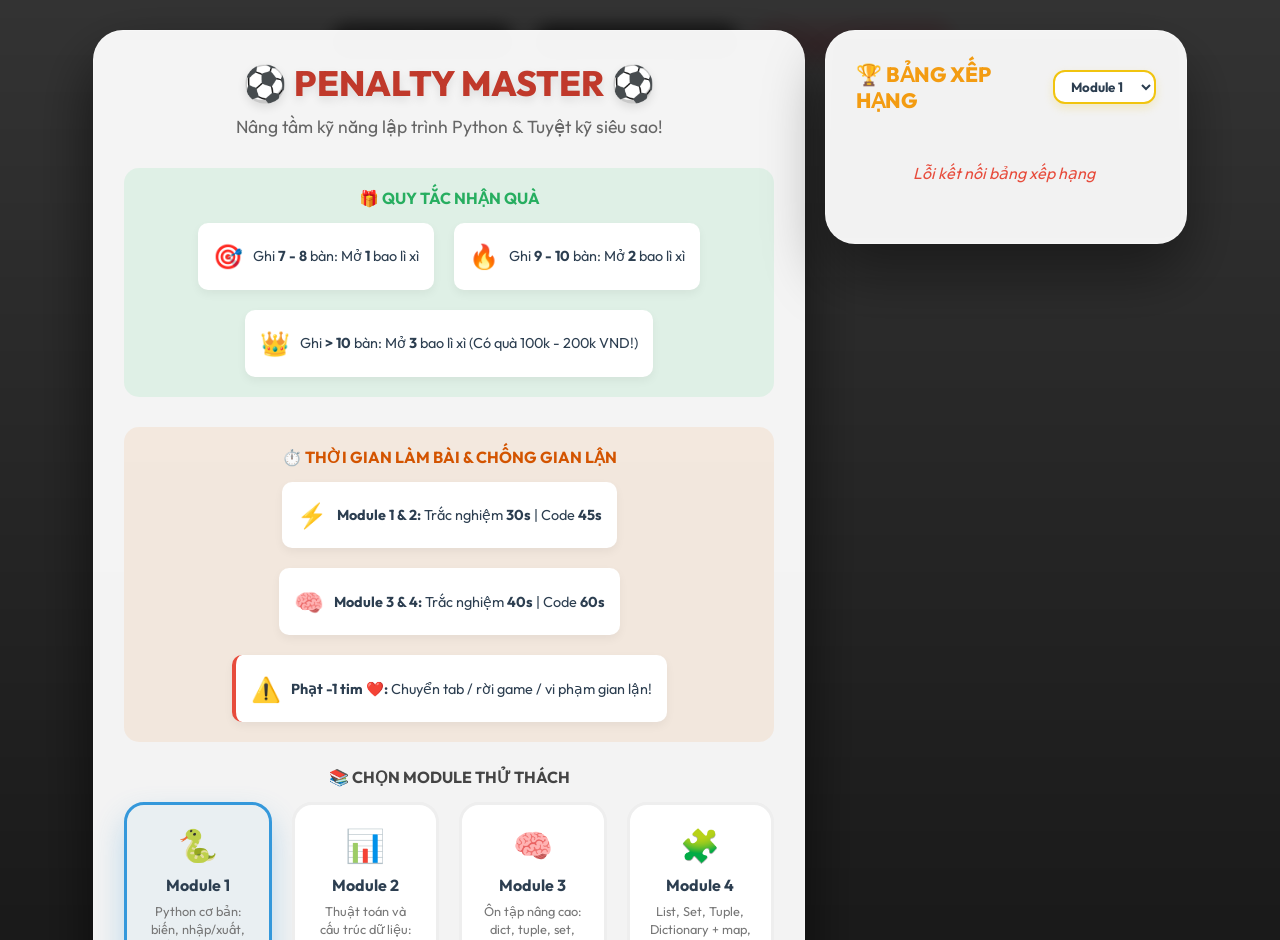
==== commit b294c938: "fix status and update sth" ====
--- a/index.html
+++ b/index.html
@@ -4,1739 +4,555 @@
 <head>
     <meta charset="UTF-8">
     <meta name="viewport" content="width=device-width, initial-scale=1.0">
-    <title>Thông Báo: Game Đã Chính Thức Đóng Cửa | Penalty Master</title>
-    
+    <title>Penalty Master - Game Sút Penalty & Thử Thách Python</title>
+    <link rel="stylesheet" href="style.css">
     <!-- Google Fonts -->
-    <link rel="preconnect" href="https://fonts.googleapis.com">
-    <link rel="preconnect" href="https://fonts.gstatic.com" crossorigin>
-    <link href="https://fonts.googleapis.com/css2?family=Plus+Jakarta+Sans:wght@400;500;600;700;800;900&family=Outfit:wght@400;600;700;800;900&display=swap" rel="stylesheet">
-    
-    <style>
-        :root {
-            --bg-dark: #070d18;
-            --bg-card: rgba(13, 24, 43, 0.82);
-            --gold-main: #ffd15c;
-            --gold-gradient: linear-gradient(135deg, #ffe082 0%, #ffb300 50%, #ff8f00 100%);
-            --text-main: #ffffff;
-            --text-sub: #b4c6db;
-            --border-glow: rgba(255, 209, 92, 0.35);
-            --rose-accent: #f43f5e;
-            --cyan-accent: #38bdf8;
-            --emerald-accent: #10b981;
-        }
-
-        * {
-            box-sizing: border-box;
-            margin: 0;
-            padding: 0;
-        }
-
-        html {
-            scroll-behavior: smooth;
-        }
-
-        body {
-            font-family: 'Plus Jakarta Sans', 'Outfit', -apple-system, sans-serif;
-            background-color: var(--bg-dark);
-            color: var(--text-main);
-            min-height: 100vh;
-            display: flex;
-            align-items: center;
-            justify-content: center;
-            overflow-x: hidden;
-            position: relative;
-            padding: 40px 16px 60px;
-        }
-
-        /* Ambient Dynamic Background */
-        #bgCanvas {
-            position: fixed;
-            top: 0;
-            left: 0;
-            width: 100vw;
-            height: 100vh;
-            z-index: 0;
-            pointer-events: none;
-        }
-
-        .ambient-glow {
-            position: fixed;
-            border-radius: 50%;
-            filter: blur(120px);
-            opacity: 0.28;
-            pointer-events: none;
-            z-index: 1;
-        }
-
-        .glow-1 {
-            top: -10%;
-            left: 15%;
-            width: 480px;
-            height: 480px;
-            background: radial-gradient(circle, #ffb300, transparent 70%);
-        }
-
-        .glow-2 {
-            bottom: -10%;
-            right: 15%;
-            width: 520px;
-            height: 520px;
-            background: radial-gradient(circle, #38bdf8, transparent 70%);
-        }
-
-        .glow-3 {
-            top: 45%;
-            left: 50%;
-            transform: translate(-50%, -50%);
-            width: 600px;
-            height: 600px;
-            background: radial-gradient(circle, #f43f5e, transparent 75%);
-            opacity: 0.15;
-        }
-
-        /* ================= INTRO RONALDO SIUUU OVERLAY ================= */
-        #introOverlay {
-            position: fixed;
-            inset: 0;
-            background: #040911;
-            z-index: 9999;
-            display: flex;
-            flex-direction: column;
-            align-items: center;
-            justify-content: center;
-            transition: opacity 0.8s ease, transform 0.8s cubic-bezier(0.16, 1, 0.3, 1), visibility 0.8s;
-        }
-
-        #introOverlay.fade-out {
-            opacity: 0;
-            transform: scale(1.06);
-            pointer-events: none;
-            visibility: hidden;
-        }
-
-        .intro-container {
-            width: min(94vw, 1060px);
-            aspect-ratio: 16/9;
-            max-height: 80vh;
-            position: relative;
-            border-radius: 28px;
-            overflow: hidden;
-            border: 2px solid rgba(255, 209, 92, 0.3);
-            box-shadow: 0 25px 80px rgba(0, 0, 0, 0.8), 0 0 50px rgba(255, 209, 92, 0.2);
-            background: #0a1f14;
-        }
-
-        #introCanvas {
-            width: 100%;
-            height: 100%;
-            display: block;
-        }
-
-        .intro-skip-btn {
-            position: absolute;
-            top: 20px;
-            right: 20px;
-            z-index: 20;
-            background: rgba(0, 0, 0, 0.65);
-            border: 1px solid rgba(255, 255, 255, 0.3);
-            color: #fff;
-            padding: 10px 22px;
-            border-radius: 999px;
-            font-size: 0.88rem;
-            font-weight: 800;
-            cursor: pointer;
-            backdrop-filter: blur(10px);
-            transition: all 0.2s ease;
-            display: flex;
-            align-items: center;
-            gap: 8px;
-        }
-
-        .intro-skip-btn:hover {
-            background: var(--gold-main);
-            color: #000;
-            border-color: var(--gold-main);
-            transform: translateY(-2px);
-            box-shadow: 0 6px 20px rgba(255, 209, 92, 0.4);
-        }
-
-        .intro-title-tag {
-            position: absolute;
-            top: 20px;
-            left: 20px;
-            z-index: 20;
-            background: rgba(0, 0, 0, 0.65);
-            border: 1px solid rgba(255, 209, 92, 0.5);
-            color: var(--gold-main);
-            padding: 8px 18px;
-            border-radius: 999px;
-            font-size: 0.85rem;
-            font-weight: 800;
-            letter-spacing: 0.06em;
-            text-transform: uppercase;
-            backdrop-filter: blur(10px);
-        }
-
-        /* ================= MAIN FAREWELL CONTAINER ================= */
-        .closed-wrapper {
-            position: relative;
-            z-index: 10;
-            width: 100%;
-            max-width: 950px;
-            margin: auto;
-            opacity: 0;
-            transform: translateY(30px) scale(0.97);
-            transition: opacity 1s cubic-bezier(0.16, 1, 0.3, 1), transform 1s cubic-bezier(0.16, 1, 0.3, 1);
-        }
-
-        .closed-wrapper.visible {
-            opacity: 1;
-            transform: translateY(0) scale(1);
-        }
-
-        .closed-card {
-            background: var(--bg-card);
-            backdrop-filter: blur(28px);
-            -webkit-backdrop-filter: blur(28px);
-            border: 1.5px solid rgba(255, 255, 255, 0.14);
-            border-radius: 36px;
-            padding: 50px 45px;
-            box-shadow: 
-                0 30px 80px rgba(0, 0, 0, 0.65),
-                0 0 50px rgba(255, 209, 92, 0.12),
-                inset 0 1px 1px rgba(255, 255, 255, 0.25);
-            text-align: center;
-            position: relative;
-            overflow: hidden;
-        }
-
-        .closed-card::before {
-            content: '';
-            position: absolute;
-            top: 0;
-            left: -50%;
-            width: 200%;
-            height: 3px;
-            background: linear-gradient(90deg, transparent, #ffb300, #f43f5e, #38bdf8, transparent);
-            animation: shimmerLine 4s linear infinite;
-        }
-
-        @keyframes shimmerLine {
-            0% { transform: translateX(-50%); }
-            100% { transform: translateX(50%); }
-        }
-
-        /* Header Elements */
-        .status-badge {
-            display: inline-flex;
-            align-items: center;
-            gap: 10px;
-            background: rgba(255, 209, 92, 0.1);
-            border: 1px solid var(--border-glow);
-            color: var(--gold-main);
-            padding: 8px 22px;
-            border-radius: 999px;
-            font-size: 0.85rem;
-            font-weight: 800;
-            letter-spacing: 0.08em;
-            text-transform: uppercase;
-            margin-bottom: 24px;
-            box-shadow: 0 0 20px rgba(255, 209, 92, 0.15);
-        }
-
-        .status-badge .badge-dot {
-            width: 8px;
-            height: 8px;
-            background-color: var(--gold-main);
-            border-radius: 50%;
-            box-shadow: 0 0 10px var(--gold-main);
-            animation: pulseDot 1.5s infinite ease-in-out;
-        }
-
-        @keyframes pulseDot {
-            0%, 100% { opacity: 0.4; transform: scale(0.85); }
-            50% { opacity: 1; transform: scale(1.25); }
-        }
-
-        /* Memorial Crest / Icon */
-        .crest-wrapper {
-            position: relative;
-            display: inline-flex;
-            align-items: center;
-            justify-content: center;
-            width: 110px;
-            height: 110px;
-            margin-bottom: 20px;
-        }
-
-        .crest-ring {
-            position: absolute;
-            inset: 0;
-            border-radius: 50%;
-            border: 2px dashed rgba(255, 209, 92, 0.4);
-            animation: rotateRing 20s linear infinite;
-        }
-
-        @keyframes rotateRing {
-            from { transform: rotate(0deg); }
-            to { transform: rotate(360deg); }
-        }
-
-        .crest-bg {
-            width: 90px;
-            height: 90px;
-            background: linear-gradient(145deg, rgba(255, 209, 92, 0.2), rgba(244, 63, 94, 0.15));
-            border: 1px solid rgba(255, 255, 255, 0.2);
-            border-radius: 28px;
-            display: flex;
-            align-items: center;
-            justify-content: center;
-            font-size: 3rem;
-            box-shadow: 0 15px 35px rgba(0, 0, 0, 0.4);
-            transform: rotate(-5deg);
-            transition: transform 0.4s ease;
-        }
-
-        .crest-wrapper:hover .crest-bg {
-            transform: rotate(0deg) scale(1.08);
-        }
-
-        /* Typography */
-        h1.main-title {
-            font-size: clamp(2rem, 4.5vw, 3.2rem);
-            font-weight: 900;
-            line-height: 1.15;
-            margin-bottom: 12px;
-            background: linear-gradient(135deg, #ffffff 30%, #ffd15c 80%, #ff9f43 100%);
-            -webkit-background-clip: text;
-            -webkit-text-fill-color: transparent;
-            text-shadow: 0 10px 30px rgba(0, 0, 0, 0.5);
-            letter-spacing: -0.02em;
-        }
-
-        .subtitle {
-            font-size: clamp(1rem, 2vw, 1.2rem);
-            color: var(--gold-main);
-            font-weight: 700;
-            margin-bottom: 24px;
-            letter-spacing: 0.02em;
-        }
-
-        /* Replay Animation Action Bar */
-        .replay-bar {
-            display: flex;
-            justify-content: center;
-            gap: 12px;
-            margin-bottom: 28px;
-            flex-wrap: wrap;
-        }
-
-        .btn-replay {
-            background: rgba(255, 255, 255, 0.06);
-            border: 1px solid rgba(255, 209, 92, 0.35);
-            color: var(--gold-main);
-            padding: 9px 20px;
-            border-radius: 999px;
-            font-size: 0.85rem;
-            font-weight: 800;
-            cursor: pointer;
-            backdrop-filter: blur(10px);
-            transition: all 0.2s ease;
-            display: inline-flex;
-            align-items: center;
-            gap: 8px;
-        }
-
-        .btn-replay:hover {
-            background: var(--gold-main);
-            color: #000;
-            transform: translateY(-2px);
-            box-shadow: 0 6px 20px rgba(255, 209, 92, 0.35);
-        }
-
-        /* ================= FIXED FLOATING SCROLL TO READ MORE (BREATHING FADE) ================= */
-        .fixed-scroll-indicator {
-            position: fixed;
-            bottom: 22px;
-            left: 50%;
-            transform: translateX(-50%);
-            z-index: 900;
-            display: flex;
-            flex-direction: column;
-            align-items: center;
-            gap: 5px;
-            cursor: pointer;
-            user-select: none;
-            pointer-events: auto;
-            animation: pulseBreathe 2.4s infinite ease-in-out;
-            transition: opacity 0.5s ease, transform 0.5s ease, visibility 0.5s ease;
-        }
-
-        .fixed-scroll-indicator.hidden {
-            opacity: 0 !important;
-            transform: translate(-50%, 15px) !important;
-            pointer-events: none !important;
-            visibility: hidden;
-        }
-
-        .mouse-icon {
-            width: 22px;
-            height: 36px;
-            border: 2px solid var(--gold-main);
-            border-radius: 12px;
-            display: flex;
-            justify-content: center;
-            padding-top: 6px;
-            box-shadow: 0 0 15px rgba(255, 209, 92, 0.35);
-            background: rgba(8, 18, 33, 0.7);
-            backdrop-filter: blur(8px);
-        }
-
-        .mouse-wheel {
-            width: 4px;
-            height: 8px;
-            background: var(--gold-main);
-            border-radius: 2px;
-            animation: mouseScrollAnim 1.6s infinite ease-in-out;
-        }
-
-        @keyframes mouseScrollAnim {
-            0% { transform: translateY(0); opacity: 1; }
-            100% { transform: translateY(12px); opacity: 0; }
-        }
-
-        .scroll-text {
-            font-size: 0.74rem;
-            font-weight: 800;
-            letter-spacing: 0.12em;
-            text-transform: uppercase;
-            color: var(--gold-main);
-            text-shadow: 0 2px 10px rgba(0, 0, 0, 0.9), 0 0 15px rgba(255, 209, 92, 0.5);
-            background: rgba(8, 18, 33, 0.6);
-            padding: 4px 12px;
-            border-radius: 999px;
-            border: 1px solid rgba(255, 209, 92, 0.25);
-            backdrop-filter: blur(6px);
-        }
-
-        .chevrons-down {
-            color: var(--gold-main);
-            display: flex;
-            align-items: center;
-            justify-content: center;
-            filter: drop-shadow(0 2px 8px rgba(255, 209, 92, 0.5));
-            animation: chevronBounce 1.4s infinite ease-in-out;
-        }
-
-        @keyframes chevronBounce {
-            0%, 100% { transform: translateY(0); }
-            50% { transform: translateY(4px); }
-        }
-
-        @keyframes pulseBreathe {
-            0%, 100% {
-                opacity: 0.22;
-                transform: translate(-50%, 0) scale(0.96);
-            }
-            50% {
-                opacity: 0.98;
-                transform: translate(-50%, 4px) scale(1.02);
-            }
-        }
-
-        /* The Heartfelt Gratitude Letter */
-        .letter-card {
-            background: linear-gradient(180deg, rgba(255, 255, 255, 0.06) 0%, rgba(255, 255, 255, 0.02) 100%);
-            border: 1px solid rgba(255, 255, 255, 0.12);
-            border-radius: 24px;
-            padding: 35px 30px;
-            margin-bottom: 35px;
-            text-align: left;
-            position: relative;
-            box-shadow: inset 0 0 30px rgba(0, 0, 0, 0.25);
-        }
-
-        .letter-card .letter-header {
-            display: flex;
-            align-items: center;
-            gap: 12px;
-            margin-bottom: 18px;
-            font-size: 1.1rem;
-            font-weight: 800;
-            color: #fff;
-            border-bottom: 1px solid rgba(255, 255, 255, 0.1);
-            padding-bottom: 12px;
-        }
-
-        .letter-content {
-            font-size: 1.08rem;
-            line-height: 1.85;
-            color: #e1e9f5;
-        }
-
-        .letter-content p {
-            margin-bottom: 16px;
-        }
-
-        .letter-content p:last-child {
-            margin-bottom: 0;
-        }
-
-        .highlight-text {
-            color: var(--gold-main);
-            font-weight: 700;
-        }
-
-        .highlight-bright {
-            background: linear-gradient(120deg, rgba(255, 209, 92, 0.25), rgba(244, 63, 94, 0.25));
-            padding: 3px 8px;
-            border-radius: 6px;
-            color: #ffffff;
-            font-weight: 700;
-        }
-
-        /* Memory Highlights Grid */
-        .memories-grid {
-            display: grid;
-            grid-template-columns: repeat(auto-fit, minmax(240px, 1fr));
-            gap: 18px;
-            margin-bottom: 35px;
-        }
-
-        .memory-item {
-            background: rgba(255, 255, 255, 0.035);
-            border: 1px solid rgba(255, 255, 255, 0.08);
-            border-radius: 20px;
-            padding: 22px 18px;
-            text-align: left;
-            transition: all 0.3s ease;
-        }
-
-        .memory-item:hover {
-            background: rgba(255, 255, 255, 0.07);
-            border-color: rgba(255, 209, 92, 0.4);
-            transform: translateY(-4px);
-            box-shadow: 0 12px 30px rgba(0, 0, 0, 0.3);
-        }
-
-        .memory-icon {
-            font-size: 2rem;
-            margin-bottom: 12px;
-            display: inline-block;
-        }
-
-        .memory-title {
-            font-size: 1.02rem;
-            font-weight: 800;
-            color: #ffffff;
-            margin-bottom: 6px;
-        }
-
-        .memory-desc {
-            font-size: 0.9rem;
-            line-height: 1.55;
-            color: var(--text-sub);
-        }
-
-        /* ================= SOUNDBOARD SECTION ================= */
-        .soundboard-section {
-            background: linear-gradient(180deg, rgba(16, 32, 56, 0.8) 0%, rgba(8, 18, 33, 0.9) 100%);
-            border: 1.5px solid rgba(255, 209, 92, 0.25);
-            border-radius: 28px;
-            padding: 32px 26px;
-            margin-bottom: 35px;
-            box-shadow: 0 15px 40px rgba(0, 0, 0, 0.45);
-            text-align: center;
-            position: relative;
-        }
-
-        .soundboard-header {
-            display: flex;
-            flex-direction: column;
-            align-items: center;
-            gap: 8px;
-            margin-bottom: 22px;
-        }
-
-        .soundboard-badge {
-            display: inline-flex;
-            align-items: center;
-            gap: 6px;
-            background: rgba(56, 189, 248, 0.15);
-            color: var(--cyan-accent);
-            border: 1px solid rgba(56, 189, 248, 0.35);
-            padding: 5px 14px;
-            border-radius: 999px;
-            font-size: 0.78rem;
-            font-weight: 800;
-            letter-spacing: 0.05em;
-            text-transform: uppercase;
-        }
-
-        .soundboard-title {
-            font-size: 1.35rem;
-            font-weight: 800;
-            color: #ffffff;
-            display: flex;
-            align-items: center;
-            justify-content: center;
-            gap: 10px;
-        }
-
-        .soundboard-desc {
-            font-size: 0.9rem;
-            color: var(--text-sub);
-            max-width: 580px;
-        }
-
-        /* Now Playing Bar */
-        .now-playing-bar {
-            display: flex;
-            align-items: center;
-            justify-content: space-between;
-            background: rgba(0, 0, 0, 0.4);
-            border: 1px solid rgba(255, 255, 255, 0.1);
-            border-radius: 16px;
-            padding: 10px 18px;
-            margin-bottom: 20px;
-            font-size: 0.88rem;
-            color: var(--text-sub);
-            flex-wrap: wrap;
-            gap: 10px;
-        }
-
-        .now-playing-status {
-            display: flex;
-            align-items: center;
-            gap: 10px;
-            font-weight: 600;
-        }
-
-        .now-playing-status strong {
-            color: var(--gold-main);
-        }
-
-        /* Equalizer Animation */
-        .equalizer {
-            display: inline-flex;
-            align-items: flex-end;
-            gap: 3px;
-            height: 16px;
-        }
-
-        .equalizer span {
-            width: 3px;
-            background: var(--gold-main);
-            border-radius: 2px;
-            animation: eqBounce 1s infinite ease-in-out;
-        }
-
-        .equalizer span:nth-child(1) { height: 40%; animation-delay: 0.1s; }
-        .equalizer span:nth-child(2) { height: 80%; animation-delay: 0.3s; }
-        .equalizer span:nth-child(3) { height: 50%; animation-delay: 0.2s; }
-        .equalizer span:nth-child(4) { height: 100%; animation-delay: 0.4s; }
-
-        @keyframes eqBounce {
-            0%, 100% { transform: scaleY(0.3); }
-            50% { transform: scaleY(1); }
-        }
-
-        .stop-all-btn {
-            background: rgba(244, 63, 94, 0.15);
-            border: 1px solid rgba(244, 63, 94, 0.4);
-            color: #ff6b81;
-            padding: 6px 14px;
-            border-radius: 12px;
-            font-size: 0.8rem;
-            font-weight: 700;
-            cursor: pointer;
-            transition: all 0.2s ease;
-        }
-
-        .stop-all-btn:hover {
-            background: var(--rose-accent);
-            color: #fff;
-        }
-
-        /* Sound Buttons Grid */
-        .soundboard-grid {
-            display: grid;
-            grid-template-columns: repeat(auto-fill, minmax(180px, 1fr));
-            gap: 14px;
-        }
-
-        .sound-btn {
-            background: rgba(255, 255, 255, 0.05);
-            border: 1px solid rgba(255, 255, 255, 0.12);
-            border-radius: 18px;
-            padding: 16px 14px;
-            color: #ffffff;
-            cursor: pointer;
-            transition: all 0.25s cubic-bezier(0.175, 0.885, 0.32, 1.275);
-            display: flex;
-            flex-direction: column;
-            align-items: center;
-            gap: 8px;
-            position: relative;
-            overflow: hidden;
-            user-select: none;
-        }
-
-        .sound-btn:hover {
-            background: rgba(255, 255, 255, 0.12);
-            border-color: rgba(255, 209, 92, 0.5);
-            transform: translateY(-4px) scale(1.02);
-            box-shadow: 0 10px 25px rgba(0, 0, 0, 0.35);
-        }
-
-        .sound-btn:active {
-            transform: translateY(-1px) scale(0.98);
-        }
-
-        .sound-btn .s-icon {
-            font-size: 2rem;
-            transition: transform 0.25s ease;
-        }
-
-        .sound-btn:hover .s-icon {
-            transform: scale(1.15);
-        }
-
-        .sound-btn .s-name {
-            font-size: 0.92rem;
-            font-weight: 800;
-            color: #ffffff;
-            line-height: 1.3;
-        }
-
-        .sound-btn .s-tag {
-            font-size: 0.74rem;
-            color: var(--text-sub);
-            font-weight: 600;
-        }
-
-        /* Active Playing Sound Button */
-        .sound-btn.playing {
-            background: linear-gradient(145deg, rgba(255, 209, 92, 0.22), rgba(244, 63, 94, 0.2)) !important;
-            border: 1.5px solid var(--gold-main) !important;
-            box-shadow: 0 0 25px rgba(255, 209, 92, 0.4), 0 10px 30px rgba(0, 0, 0, 0.5) !important;
-            transform: translateY(-3px) scale(1.03);
-        }
-
-        .sound-btn.playing .s-name {
-            color: var(--gold-main);
-        }
-
-        .sound-btn.playing::after {
-            content: '▶ ĐANG PHÁT';
-            position: absolute;
-            bottom: 4px;
-            font-size: 0.62rem;
-            font-weight: 900;
-            letter-spacing: 0.06em;
-            color: var(--gold-main);
-            animation: pulseDot 1s infinite alternate;
-        }
-
-        /* ================= FOOTER ================= */
-        .farewell-footer {
-            border-top: 1px solid rgba(255, 255, 255, 0.1);
-            padding-top: 25px;
-            display: flex;
-            flex-direction: column;
-            align-items: center;
-            gap: 12px;
-        }
-
-        .quote-text {
-            font-style: italic;
-            color: var(--text-sub);
-            font-size: 0.98rem;
-            max-width: 650px;
-            line-height: 1.6;
-        }
-
-        .signature {
-            font-weight: 800;
-            font-size: 0.95rem;
-            color: var(--gold-main);
-            display: flex;
-            align-items: center;
-            gap: 8px;
-            letter-spacing: 0.05em;
-        }
-
-        /* Responsive adjustments */
-        @media (max-width: 650px) {
-            .closed-card {
-                padding: 35px 20px;
-                border-radius: 28px;
-            }
-            .letter-card {
-                padding: 24px 18px;
-            }
-            .letter-content {
-                font-size: 1rem;
-            }
-            .memories-grid {
-                grid-template-columns: 1fr;
-            }
-            .soundboard-grid {
-                grid-template-columns: repeat(2, 1fr);
-                gap: 10px;
-            }
-            .sound-btn {
-                padding: 14px 10px;
-            }
-            .sound-btn .s-icon {
-                font-size: 1.7rem;
-            }
-            .sound-btn .s-name {
-                font-size: 0.85rem;
-            }
-        }
-    </style>
+    <link href="https://fonts.googleapis.com/css2?family=Outfit:wght@400;600;700;800;900&display=swap" rel="stylesheet">
+    <!-- Supabase SDK -->
+    <script src="https://cdn.jsdelivr.net/npm/@supabase/supabase-js@2"></script>
 </head>
 
 <body>
-    <!-- Background Elements -->
-    <canvas id="bgCanvas"></canvas>
-    <div class="ambient-glow glow-1"></div>
-    <div class="ambient-glow glow-2"></div>
-    <div class="ambient-glow glow-3"></div>
-
-    <!-- ================= INTRO OVERLAY (RONALDO SIUUU) ================= -->
-    <div id="introOverlay">
-        <div class="intro-container">
-            <span class="intro-title-tag">⚡ CR7 SPECIAL SIUUU!</span>
-            <button class="intro-skip-btn" onclick="finishIntro()">
-                <span>Bỏ qua</span>
-                <span>⏭️</span>
+    <!-- Top Action Navbar -->
+    <div class="top-nav-bar">
+        <button class="nav-pill-btn" onclick="openGuestbookModal()">
+            <span>💌 Bức Tường Lưu Bút</span>
+        </button>
+        <button class="nav-pill-btn" onclick="openSoundboardModal()">
+            <span>🎶 Soundboard Âm Thanh</span>
+        </button>
+        <a href="closed.html" class="nav-pill-btn"
+            style="background: rgba(244, 63, 94, 0.2); border-color: rgba(244, 63, 94, 0.4); color: #ff6b81;">
+            <span>🔒 Trang Tri Ân Đóng Cửa</span>
+        </a>
+    </div>
+
+    <!-- WELCOME / LOBBY SCREEN -->
+    <div id="welcomeScreen" class="welcome-overlay">
+        <div class="welcome-container">
+            <div class="welcome-card">
+                <div class="welcome-header">
+                    <h2>⚽ PENALTY MASTER ⚽</h2>
+                    <p>Nâng tầm kỹ năng lập trình Python & Tuyệt kỹ siêu sao!</p>
+                </div>
+
+                <div class="rules-section">
+                    <h3>🎁 QUY TẮC NHẬN QUÀ</h3>
+                    <div class="rules-grid">
+                        <div class="rule-item">
+                            <span class="rule-icon">🎯</span>
+                            <p>Ghi <b>7 - 8</b> bàn: Mở <b>1</b> bao lì xì</p>
+                        </div>
+                        <div class="rule-item">
+                            <span class="rule-icon">🔥</span>
+                            <p>Ghi <b>9 - 10</b> bàn: Mở <b>2</b> bao lì xì</p>
+                        </div>
+                        <div class="rule-item">
+                            <span class="rule-icon">👑</span>
+                            <p>Ghi <b>> 10</b> bàn: Mở <b>3</b> bao lì xì (Có quà 100k - 200k VND!)</p>
+                        </div>
+                    </div>
+                </div>
+
+                <div class="rules-section timer-rules-section"
+                    style="background: rgba(230, 126, 34, 0.1); margin-bottom: 25px;">
+                    <h3 style="color: #d35400;">⏱️ THỜI GIAN LÀM BÀI & CHỐNG GIAN LẬN</h3>
+                    <div class="rules-grid">
+                        <div class="rule-item">
+                            <span class="rule-icon">⚡</span>
+                            <p><b>Module 1 & 2:</b> Trắc nghiệm <b>30s</b> | Code <b>45s</b></p>
+                        </div>
+                        <div class="rule-item">
+                            <span class="rule-icon">🧠</span>
+                            <p><b>Module 3 & 4:</b> Trắc nghiệm <b>40s</b> | Code <b>60s</b></p>
+                        </div>
+                        <div class="rule-item" style="border-left: 4px solid #e74c3c;">
+                            <span class="rule-icon">⚠️</span>
+                            <p><b>Phạt -1 tim ❤️:</b> Chuyển tab / rời game / vi phạm gian lận!</p>
+                        </div>
+                    </div>
+                </div>
+
+                <div class="module-selection">
+                    <h3>📚 CHỌN MODULE THỬ THÁCH</h3>
+                    <div class="module-options">
+                        <div class="module-card active" id="mod1" onclick="selectModule(1)">
+                            <div class="mod-icon">🐍</div>
+                            <h4>Module 1</h4>
+                            <p>Python cơ bản: biến, nhập/xuất, điều kiện, vòng lặp</p>
+                        </div>
+                        <div class="module-card" id="mod2" onclick="selectModule(2)">
+                            <div class="mod-icon">📊</div>
+                            <h4>Module 2</h4>
+                            <p>Thuật toán và cấu trúc dữ liệu: list, dict, set</p>
+                        </div>
+                        <div class="module-card" id="mod3" onclick="selectModule(3)">
+                            <div class="mod-icon">🧠</div>
+                            <h4>Module 3</h4>
+                            <p>Ôn tập nâng cao: dict, tuple, set, map, zip, lambda</p>
+                        </div>
+                        <div class="module-card" id="mod4" onclick="selectModule(4)">
+                            <div class="mod-icon">🧩</div>
+                            <h4>Module 4</h4>
+                            <p>List, Set, Tuple, Dictionary + map, filter, lambda, try-except, math</p>
+                        </div>
+                    </div>
+                </div>
+
+                <div class="player-start-bar">
+                    <div class="input-group">
+                        <label>Tên người chơi</label>
+                        <input type="text" id="playerNameInput" placeholder="Nhập tên của bạn...">
+                    </div>
+                    <div class="input-group">
+                        <label>Số áo</label>
+                        <input type="number" id="playerNumberInput" min="1" max="99" placeholder="Số..">
+                    </div>
+                </div>
+
+                <div class="player-start-bar gk-bar">
+                    <div class="input-group">
+                        <label>Tên thủ môn</label>
+                        <input type="text" id="gkNameInput" placeholder="Tên thủ môn...">
+                    </div>
+                    <div class="input-group">
+                        <label>Số áo</label>
+                        <input type="number" id="gkNumberInput" min="1" max="99" placeholder="Số..">
+                    </div>
+                </div>
+
+                <!-- 10 CHARACTERS WITH SIGNATURE SKILLS -->
+                <div class="character-selection">
+                    <h3>🧑‍⚽ CHỌN CẦU THỦ & KỸ NĂNG ĐẶC BIỆT</h3>
+                    <div class="char-options">
+                        <div class="char-card active" onclick="selectChar(0)" id="char0">
+                            <img class="char-face" src="img/face_cr7.jpg" alt="Ronaldo">
+                            <span class="char-label">CR7</span>
+                            <span class="char-skill-badge">⚡ Powershot SIUUU</span>
+                        </div>
+                        <div class="char-card" onclick="selectChar(1)" id="char1">
+                            <img class="char-face" src="img/face_messi2.jpg" alt="Messi">
+                            <span class="char-label">Messi</span>
+                            <span class="char-skill-badge">🐐 Nhãn quan GOAT</span>
+                        </div>
+                        <div class="char-card" onclick="selectChar(2)" id="char2">
+                            <img class="char-face" src="img/face_neymar2.png" alt="Neymar">
+                            <span class="char-label">Neymar</span>
+                            <span class="char-skill-badge">🕺 Samba Magic</span>
+                        </div>
+                        <div class="char-card" onclick="selectChar(3)" id="char3">
+                            <img class="char-face" src="img/face_mbappe2.jpg" alt="Mbappe">
+                            <span class="char-label">Mbappé</span>
+                            <span class="char-skill-badge">🏎️ +15s Thời gian</span>
+                        </div>
+                        <div class="char-card" onclick="selectChar(4)" id="char4">
+                            <img class="char-face" src="img/face_yamal2.jpg" alt="Yamal">
+                            <span class="char-label">Yamal</span>
+                            <span class="char-skill-badge">💎 Thần đồng 50/50</span>
+                        </div>
+                        <div class="char-card" onclick="selectChar(5)" id="char5">
+                            <img class="char-face" src="img/lukaku.jpg" alt="Lukaku">
+                            <span class="char-label">Lukaku</span>
+                            <span class="char-skill-badge">🧱 Tường thép LAKAKA</span>
+                        </div>
+                        <div class="char-card" onclick="selectChar(6)" id="char6">
+                            <img class="char-face" src="img/vvd.jpg" alt="Van Dijk">
+                            <span class="char-label">Van Dijk</span>
+                            <span class="char-skill-badge">🛡️ Lá chắn thép</span>
+                        </div>
+                        <div class="char-card" onclick="selectChar(7)" id="char7">
+                            <img class="char-face" src="img/speed.jpg" alt="Speed">
+                            <span class="char-label">Speed</span>
+                            <span class="char-skill-badge">🔥 Tiếng gầm bùng nổ</span>
+                        </div>
+                        <div class="char-card" onclick="selectChar(8)" id="char8">
+                            <img class="char-face" src="img/xuanson.png" alt="Xuân Son">
+                            <span class="char-label">Xuân Son</span>
+                            <span class="char-skill-badge">🌟 Vua phá lưới (x3 Lì xì)</span>
+                        </div>
+                        <div class="char-card" onclick="selectChar(9)" id="char9">
+                            <img class="char-face" src="img/face_mixi2.jpg" alt="Mixi">
+                            <span class="char-label">Độ Mixi</span>
+                            <span class="char-skill-badge">🍗 +1 Tim dự phòng</span>
+                        </div>
+                    </div>
+                </div>
+
+                <div class="club-selection">
+                    <h3>🏟️ CHỌN CÂU LẠC BỘ</h3>
+                    <div class="club-options">
+                        <div class="club-card active" id="club-mu" onclick="selectClub('mu', this)">
+                            <img src="img/mu.webp" class="club-logo" alt="Man Utd">
+                            <span class="club-name">Man Utd</span>
+                        </div>
+                        <div class="club-card" id="club-chelsea" onclick="selectClub('chelsea', this)">
+                            <img src="img/chelsea.webp" class="club-logo" alt="Chelsea">
+                            <span class="club-name">Chelsea</span>
+                        </div>
+                        <div class="club-card" id="club-liverpool" onclick="selectClub('liverpool', this)">
+                            <img src="img/liver.webp" class="club-logo" alt="Liverpool">
+                            <span class="club-name">Liverpool</span>
+                        </div>
+                        <div class="club-card" id="club-mancity" onclick="selectClub('mancity', this)">
+                            <img src="img/mc.png" class="club-logo" alt="Man City">
+                            <span class="club-name">Man City</span>
+                        </div>
+                        <div class="club-card" id="club-real" onclick="selectClub('real', this)">
+                            <img src="img/real.webp" class="club-logo" alt="Real Madrid">
+                            <span class="club-name">Real Madrid</span>
+                        </div>
+                        <div class="club-card" id="club-barca" onclick="selectClub('barca', this)">
+                            <img src="img/barca.webp" class="club-logo" alt="Barcelona">
+                            <span class="club-name">Barcelona</span>
+                        </div>
+                        <div class="club-card" id="club-haiphong" onclick="selectClub('haiphong', this)">
+                            <img src="img/hpfc.png" class="club-logo" alt="Hải Phòng">
+                            <span class="club-name">Hải Phòng</span>
+                        </div>
+                        <div class="club-card" id="club-juventus" onclick="selectClub('juventus', this)">
+                            <img src="img/juve.png" class="club-logo" alt="Juventus">
+                            <span class="club-name">Juventus</span>
+                        </div>
+                        <div class="club-card" id="club-bayern" onclick="selectClub('bayern', this)">
+                            <img src="img/bayern.png" class="club-logo" alt="Bayern">
+                            <span class="club-name">Bayern</span>
+                        </div>
+                        <div class="club-card" id="club-arsenal" onclick="selectClub('arsenal', this)">
+                            <img src="img/arsenal.png" class="club-logo" alt="Arsenal">
+                            <span class="club-name">Arsenal</span>
+                        </div>
+                    </div>
+                </div>
+
+                <div style="margin-top: 25px;">
+                    <button class="start-game-btn" style="width: 100%; border-radius: 20px;" onclick="startGame()">BẮT
+                        ĐẦU CHINH PHỤC</button>
+                </div>
+
+                <!-- Custom Validation Modal -->
+                <div id="mixiNotice" class="mixi-modal" style="display: none;">
+                    <div class="mixi-modal-content">
+                        <img src="img/mixi_soao.jpg" alt="Mixi nhắc nhở" class="mixi-notice-img">
+                        <p class="mixi-notice-text">“Nhớ có tên và số áo như anh nhé!”</p>
+                        <button class="mixi-close-btn" onclick="closeMixiNotice()">Okkkk anh Độ!</button>
+                    </div>
+                </div>
+            </div>
+
+            <div class="leaderboard-card">
+                <div class="leaderboard-header">
+                    <h3>🏆 BẢNG XẾP HẠNG</h3>
+                    <select id="leaderboardFilter" onchange="renderLeaderboard()" class="leader-select">
+                        <option value="1">Module 1</option>
+                        <option value="2">Module 2</option>
+                        <option value="3">Module 3</option>
+                        <option value="4">Module 4</option>
+                    </select>
+                </div>
+                <div id="leaderboardList" class="leaderboard-list">
+                    <div class="empty-state">Chưa có dữ liệu xếp hạng</div>
+                </div>
+            </div>
+        </div>
+    </div>
+
+    <!-- IN-GAME SCREEN -->
+    <div id="gameContainer" style="display: none; flex-direction: column; align-items: center; width: 100%;">
+        <!-- Weather Selector Bar -->
+        <div class="weather-bar">
+            <span style="font-size:0.8rem; font-weight:800; color:#ffd15c;">🏟️ THỜI TIẾT:</span>
+            <button class="weather-pill active" id="wpill-day" onclick="setGameWeather('day')">☀️ Ngày</button>
+            <button class="weather-pill" id="wpill-night" onclick="setGameWeather('night')">🌙 Đêm</button>
+            <button class="weather-pill" id="wpill-rain" onclick="setGameWeather('rain')">🌧️ Mưa phùn</button>
+            <button class="weather-pill" id="wpill-flare" onclick="setGameWeather('flare')">🎆 Pháo sáng</button>
+        </div>
+
+        <div id="rulePanel">
+            <h3>🎁 QUY TẮC & THỜI GIAN</h3>
+            <ul>
+                <li>✅ Ghi <b>7 - 8</b> bàn: Mở <b>1</b> bao lì xì</li>
+                <li>🚀 Ghi <b>9 - 10</b> bàn: Mở <b>2</b> bao lì xì</li>
+                <li>🔥 Ghi <b>> 10</b> bàn: Mở <b>3</b> bao lì xì</li>
+                <li style="color:#e67e22; font-weight:700;">☄️ Combo 3 câu đúng: <b>POWERSHOT (x2)</b></li>
+                <li
+                    style="color:#d35400; font-weight:700; border-top: 1px dashed rgba(0,0,0,0.15); padding-top: 5px; margin-top: 5px;">
+                    ⏱️ Hết giờ: <b>MẤT LƯỢT</b> | Chuyển tab: <b>TRỪ 1 TIM ❤️</b>
+                </li>
+            </ul>
+        </div>
+        <h1>PENALTY MASTER ⚽</h1>
+        <canvas id="gameCanvas" width="600" height="400"></canvas>
+
+        <div id="questionBox">
+            <div class="question-top-bar">
+                <div id="lifelines">
+                    <button class="lifeline-btn" id="callBtn" onclick="useLifeline('call')">📞 Gọi điện</button>
+                    <button class="lifeline-btn" id="wiseBtn" onclick="useLifeline('wise')">🧙 Thông thái</button>
+                    <button class="lifeline-btn" id="fiftyBtn" onclick="useLifeline('fifty')">🌓 50/50</button>
+                    <button class="lifeline-btn skill-btn" id="skillBtn" onclick="activatePlayerSkill()">⭐ KỸ
+                        NĂNG</button>
+                </div>
+                <div id="timerBadge" class="timer-badge" title="Thời gian còn lại cho câu hỏi">
+                    ⏱️ <span id="timerSeconds">30</span>s
+                </div>
+            </div>
+            <div id="question"></div>
+
+            <div id="directionBox" style="display:none; margin: 15px 0;">
+                <p style="font-weight:700; color:var(--primary-dark); margin: 0 0 10px 0;">🎯 CHỌN HƯỚNG SÚT:</p>
+                <div class="button-group">
+                    <button onclick="shoot(0)">Góc trái</button>
+                    <button onclick="shoot(1)">Ở giữa</button>
+                    <button onclick="shoot(2)">Góc phải</button>
+                </div>
+            </div>
+
+            <div id="optsContainer" style="display:none; margin: 15px 0;"></div>
+            <textarea id="answer" rows="2" placeholder="Viết code Python trả lời..."></textarea><br>
+            <button id="submitBtn" onclick="submitAnswer()">Trả lời</button>
+            <div id="hint"></div>
+        </div>
+
+        <!-- Calling Modal -->
+        <div id="callModal" class="modal" style="display:none;">
+            <div class="modal-content" style="position: relative;">
+                <span class="modal-close-x" onclick="closeModalWithoutUsing('callModal')">&times;</span>
+                <h3 style="margin-top: 0; color: #2c3e50; text-align: center;">📞 CHỌN NGƯỜI MUỐN GỌI ĐIỆN</h3>
+                <div id="callSelectionBox" class="radio-selection-box">
+                    <label class="radio-label">
+                        <input type="radio" name="callPerson" value="mixi" checked onchange="updateCallPreview()">
+                        <span>📞 Anh Độ Mixi</span>
+                    </label>
+                    <label class="radio-label">
+                        <input type="radio" name="callPerson" value="messi" onchange="updateCallPreview()">
+                        <span>🐐 GOAT Messi</span>
+                    </label>
+                </div>
+                <div class="mixi-flex">
+                    <div style="text-align: center;">
+                        <h4 id="callPersonName"
+                            style="margin: 0 0 10px 0; color: #e74c3c; font-size: 1.2rem; font-weight: 800;">Anh Độ Mixi
+                        </h4>
+                        <img src="img/mixi.jpg" alt="Gọi điện" id="callImg"
+                            style="width: 140px; max-width: 100%; height: auto; max-height: 150px; object-fit: contain; border-radius: 15px; box-shadow: 0 10px 25px rgba(0,0,0,0.2);">
+                    </div>
+                    <div class="mixi-content">
+                        <div id="callingIcon">📱</div>
+                        <div id="callMsg" style="font-weight: 700; color: #e74c3c;">Chọn người bạn muốn gọi</div>
+                        <div id="callResult"></div>
+                        <button id="startCallBtn" onclick="confirmCall()"
+                            style="background: linear-gradient(135deg, #e74c3c, #c0392b); margin-top: 10px;">📞 BẮT ĐẦU
+                            GỌI</button>
+                        <button id="closeCallBtn" onclick="closeModal('callModal')"
+                            style="display:none; background: linear-gradient(135deg, #27ae60, #2ecc71); margin-top: 15px; padding: 12px 25px; border-radius: 25px; font-weight: 800; font-size: 1rem; color: white; border: none; cursor: pointer;">
+                            ⚽ ĐÃ HIỂU, VÀO SÚT PEN!
+                        </button>
+                    </div>
+                </div>
+            </div>
+        </div>
+
+        <!-- Wise Modal -->
+        <div id="wiseModal" class="modal" style="display:none;">
+            <div class="modal-content" style="position: relative;">
+                <span class="modal-close-x" onclick="closeModalWithoutUsing('wiseModal')">&times;</span>
+                <h3 style="margin-top: 0; color: #2c3e50; text-align: center;">🧙 CHỌN NHÀ THÔNG THÁI TRỢ GIÚP</h3>
+                <div id="wiseSelectionBox" class="radio-selection-box">
+                    <label class="radio-label">
+                        <input type="radio" name="wisePerson" value="TAN" checked onchange="updateWisePreview()">
+                        <span>🧙 Bác Trương Anh Ngọc</span>
+                    </label>
+                    <label class="radio-label">
+                        <input type="radio" name="wisePerson" value="truong_con" onchange="updateWisePreview()">
+                        <span>🦅 Bác Trường con Nam Định</span>
+                    </label>
+                    <label class="radio-label">
+                        <input type="radio" name="wisePerson" value="lukaku" onchange="updateWisePreview()">
+                        <span>🧱 Romelu Lukaku</span>
+                    </label>
+                    <label class="radio-label">
+                        <input type="radio" name="wisePerson" value="cr7" onchange="updateWisePreview()">
+                        <span>⚽ Cristiano Ronaldo</span>
+                    </label>
+                </div>
+                <div class="mixi-flex">
+                    <div style="text-align: center;">
+                        <h4 id="wisePersonName"
+                            style="margin: 0 0 10px 0; color: #3498db; font-size: 1.2rem; font-weight: 800;">Bác Trương
+                            Anh Ngọc</h4>
+                        <img src="img/TAN.jpg" alt="Nhà thông thái" id="wiseImg"
+                            style="width: 140px; max-width: 100%; height: auto; max-height: 150px; object-fit: contain; border-radius: 15px; box-shadow: 0 10px 25px rgba(0,0,0,0.2);">
+                    </div>
+                    <div class="mixi-content">
+                        <div id="wiseIcon" style="font-size: 2.5rem; margin-bottom: 10px;">🧙‍♂️</div>
+                        <div id="wiseMsg" style="font-weight: 700; color: #3498db;">Chọn nhà thông thái để hỏi</div>
+                        <div id="wiseResult" style="font-size: 1.1rem; color: #2c3e50; margin: 15px 0;"></div>
+                        <button id="startWiseBtn" onclick="confirmWise()"
+                            style="background: linear-gradient(135deg, #3498db, #2980b9); margin-top: 10px;">🧙 XIN TƯ
+                            VẤN</button>
+                        <button id="closeWiseBtn" onclick="closeModal('wiseModal')"
+                            style="display:none; background: linear-gradient(135deg, #27ae60, #2ecc71); margin-top: 15px; padding: 12px 25px; border-radius: 25px; font-weight: 800; font-size: 1rem; color: white; border: none; cursor: pointer;">
+                            ⚽ ĐÃ HIỂU, VÀO SÚT PEN!
+                        </button>
+                    </div>
+                </div>
+            </div>
+        </div>
+
+        <!-- Prize Modal -->
+        <div id="prizeModal" class="modal" style="display:none;">
+            <div class="modal-content">
+                <div class="mixi-flex">
+                    <img src="img/ando_mixi.jpg" alt="Khô gà đè tem" id="prizeImg"
+                        style="max-width: 300px; border-radius: 10px;">
+                    <div class="mixi-content">
+                        <div id="prizeTitle"
+                            style="font-size: 24px; font-weight: 800; color: #ff9f43; margin-bottom: 10px;">🍗 KHÔ GÀ ĐÈ
+                            TEM!</div>
+                        <div id="prizeMsg">Chúc mừng bạn đã nhận được phần quà đặc biệt từ Độ Mixi!</div>
+                        <button onclick="closeModal('prizeModal')">Tuyệt vời!</button>
+                    </div>
+                </div>
+            </div>
+        </div>
+
+        <div id="shotResultModal" class="modal" style="display:none;">
+            <div class="modal-content">
+                <div style="font-size: 3rem; margin-bottom: 10px;">⚽</div>
+                <h2 id="shotResultTitle" style="color: #2c3e50; font-weight: 800;">KẾT THÚC TRẬN ĐẤU!</h2>
+                <div id="shotResultMsg" style="font-size: 1.2rem; margin: 20px 0; color: #34495e;"></div>
+                <div class="button-group" style="justify-content: center;">
+                    <button onclick="location.reload()" style="background: #95a5a6;">Chơi lại</button>
+                    <button id="openEnvelopesBtn" onclick="scrollToPrizes()" style="display:none;">Mở lì xì 🎁</button>
+                </div>
+            </div>
+        </div>
+
+        <div id="finalPrizeModal" class="modal" style="display:none;">
+            <div class="modal-content">
+                <div class="mixi-flex">
+                    <img src="img/ando_mixi.jpg" alt="Kết quả" style="width: 250px; border-radius: 15px;">
+                    <div class="mixi-content">
+                        <h2 style="color: #c0392b; font-weight: 800; margin-top: 0;">🎉 CHÚC MỪNG!</h2>
+                        <div id="finalPrizeMsg" style="font-size: 1.1rem; margin: 15px 0; line-height: 1.6;"></div>
+                        <div id="leaderboardRank"
+                            style="background: #f1c40f; color: #000; padding: 10px; border-radius: 10px; font-weight: 800; margin-bottom: 20px;">
+                        </div>
+                        <button onclick="location.reload()">Chơi lại trận mới</button>
+                    </div>
+                </div>
+            </div>
+        </div>
+
+        <div id="result"></div>
+
+        <!-- 8 RED ENVELOPES CONTAINER -->
+        <div id="prizes" style="display:none;">
+            <h2 style="color:#fff; text-shadow: 0 4px 10px rgba(0,0,0,0.5);">CHÚC MỪNG SIÊU SAO! 🎉</h2>
+            <p style="color:#fff;">Bạn đã ghi được ít nhất 7 bàn thắng. Hãy bốc thăm lì xì may mắn (Có phần thưởng lên
+                tới 100k - 200k VND)!</p>
+            <div class="envelope-container" id="envelopeContainer"></div>
+        </div>
+
+    </div>
+
+    <!-- Penalty Notice Modal (Chống gian lận / Trừ tim) -->
+    <div id="penaltyModal" class="modal" style="display: none;">
+        <div class="modal-content"
+            style="max-width: 450px; text-align: center; border: 3px solid #e74c3c; border-radius: 20px; padding: 25px;">
+            <div style="font-size: 3.5rem; margin-bottom: 5px;">💔</div>
+            <h3 id="penaltyTitle" style="color: #e74c3c; margin: 0 0 10px 0; font-size: 1.5rem; font-weight: 800;">THÔNG
+                BÁO BỊ TRỪ TIM!</h3>
+            <div id="penaltyMessage" style="font-size: 1.05rem; color: #2c3e50; margin: 15px 0; line-height: 1.5;">
+            </div>
+            <button class="start-game-btn" onclick="acknowledgePenalty()"
+                style="background: linear-gradient(135deg, #e74c3c, #c0392b); border-radius: 25px; padding: 12px 35px; margin-top: 10px; width: auto;">
+                EM ĐÃ RÕ ⚽
             </button>
-            <canvas id="introCanvas" width="1200" height="675"></canvas>
         </div>
     </div>
 
-    <!-- Main Farewell Interface -->
-    <div class="closed-wrapper" id="mainWrapper">
-        <div class="closed-card">
-            
-            <!-- Badge -->
-            <div class="status-badge">
-                <span class="badge-dot"></span>
-                <span>Thông Báo Chính Thức • Official Sunset</span>
-            </div>
-
-            <!-- Icon Crest -->
-            <div>
-                <div class="crest-wrapper">
-                    <div class="crest-ring"></div>
-                    <div class="crest-bg">⚽</div>
-                </div>
-            </div>
-
-            <!-- Main Heading -->
-            <h1 class="main-title">GAME ĐÃ CHÍNH THỨC ĐÓNG CỬA</h1>
-            <p class="subtitle">Penalty Master • Hành trình bóng đá & lập trình Python khép lại</p>
-
-            <!-- Replay Ronaldo Animation Button -->
-            <div class="replay-bar">
-                <button class="btn-replay" onclick="replayIntro()">
-                    <span>⚡ Xem lại Ronaldo SIUUU!</span>
-                    <span>🔄</span>
+    <!-- GUESTBOOK / MEMORY WALL MODAL -->
+    <div id="guestbookModal" class="modal" style="display: none;">
+        <div class="modal-content"
+            style="max-width: 680px; max-height: 85vh; overflow-y: auto; text-align: left; padding: 30px;">
+            <span class="modal-close-x" onclick="closeModal('guestbookModal')">&times;</span>
+            <h2 style="color: #2c3e50; margin-top: 0; text-align: center;">✍️ BỨC TƯỜNG LƯU BÚT & MONG MUỐN V2</h2>
+            <p style="text-align: center; color: #666; font-size: 0.9rem; margin-bottom: 20px;">Gửi lời chúc, kỷ niệm
+                đáng nhớ hoặc ý tưởng nâng cấp Penalty Master!</p>
+
+            <div
+                style="background: #f8f9fa; border: 1px solid #eee; border-radius: 16px; padding: 18px; margin-bottom: 20px;">
+                <div style="display: grid; grid-template-columns: 1fr 1fr; gap: 10px; margin-bottom: 10px;">
+                    <div>
+                        <label style="font-size: 0.8rem; font-weight: 700; color: #333;">Tên của bạn:</label>
+                        <input type="text" id="gbAuthor" placeholder="Ví dụ: Hoàng Long (11A1)..."
+                            style="width: 100%; padding: 8px 12px; border-radius: 8px; border: 1px solid #ccc; box-sizing: border-box;">
+                    </div>
+                    <div>
+                        <label style="font-size: 0.8rem; font-weight: 700; color: #333;">Avatar:</label>
+                        <select id="gbAvatar"
+                            style="width: 100%; padding: 8px 12px; border-radius: 8px; border: 1px solid #ccc; box-sizing: border-box;">
+                            <option value="👑">👑 CR7</option>
+                            <option value="🐐">🐐 Messi</option>
+                            <option value="🍗">🍗 Độ Mixi</option>
+                            <option value="🕺">🕺 Neymar</option>
+                            <option value="🏎️">🏎️ Mbappé</option>
+                            <option value="🌟">🌟 Xuân Son</option>
+                            <option value="🦅">🦅 Trường Con</option>
+                        </select>
+                    </div>
+                </div>
+                <div style="margin-bottom: 10px;">
+                    <label style="font-size: 0.8rem; font-weight: 700; color: #333;">Lời nhắn / Mong muốn:</label>
+                    <textarea id="gbContent" rows="3" placeholder="Viết cảm nghĩ, mong ước chế độ 1v1 hoặc lời chúc..."
+                        style="width: 100%; padding: 8px 12px; border-radius: 8px; border: 1px solid #ccc; box-sizing: border-box;"></textarea>
+                </div>
+                <button onclick="submitGuestbookWish()"
+                    style="background: linear-gradient(135deg, #a855f7, #7c3aed); border-radius: 20px; width: 100%; font-weight: 800; padding: 10px;">
+                    Gửi Lưu Bút Của Bạn ✨
                 </button>
             </div>
 
-            <!-- Letter Card -->
-            <div class="letter-card" id="letterSection">
-                <div class="letter-header">
-                    <span>💌</span>
-                    <span>Thư Tri Ân Gửi Đến Toàn Thể Các Bạn Học Sinh</span>
-                </div>
-                <div class="letter-content">
-                    <p>
-                        Cảm ơn tất cả các bạn học sinh đã <span class="highlight-text">đồng hành và gắn bó với game suốt thời gian qua</span>.
-                    </p>
-                    <p>
-                        Từ những câu hỏi trắc nghiệm logic, các bài tập code Python thử thách cho đến những cú sút penalty kịch tính trên sân cỏ ảo – sự nhiệt tình, tiếng cười và tinh thần học hỏi không ngừng của các bạn đã tạo nên linh hồn và những kỷ niệm vô giá cho Penalty Master.
-                    </p>
-                    <p>
-                        <span class="highlight-bright">✨ Chúc các bạn luôn dồi dào sức khỏe, học tập thật tốt và có một tương lai luôn rạng rỡ, tươi sáng và gặt hái được nhiều thành công rực rỡ!</span>
-                    </p>
-                </div>
-            </div>
-
-            <!-- Memory Highlights -->
-            <div class="memories-grid">
-                <div class="memory-item">
-                    <span class="memory-icon">🏆</span>
-                    <div class="memory-title">Đam Mê Sân Cỏ</div>
-                    <div class="memory-desc">Hàng trăm trận penalty nảy lửa cùng những pha bắt bóng xuất sắc và giây phút ăn mừng bùng nổ.</div>
-                </div>
-                <div class="memory-item">
-                    <span class="memory-icon">💡</span>
-                    <div class="memory-title">Học Mà Chơi</div>
-                    <div class="memory-desc">Biến những kiến thức lập trình Python tưởng chừng khô khan thành trải nghiệm giải trí bổ ích.</div>
-                </div>
-                <div class="memory-item">
-                    <span class="memory-icon">🌟</span>
-                    <div class="memory-title">Vững Bước Tương Lai</div>
-                    <div class="memory-desc">Hãy luôn giữ vững ngọn lửa nhiệt huyết, đam mê khám phá và chinh phục những ước mơ lớn!</div>
-                </div>
-            </div>
-
-            <!-- SOUNDBOARD SECTION -->
-            <div class="soundboard-section">
-                <div class="soundboard-header">
-                    <div class="soundboard-badge">
-                        <span>🎧</span>
-                        <span>Interactive Soundboard</span>
-                    </div>
-                    <div class="soundboard-title">
-                        <span>🎶 HỘP ÂM THANH KỶ NIỆM</span>
-                    </div>
-                    <p class="soundboard-desc">
-                        Bấm vào từng nút bên dưới để nghe lại những giai điệu, câu nói và âm thanh quen thuộc của các nhân vật trong game!
-                    </p>
-                </div>
-
-                <!-- Now Playing / Status Bar -->
-                <div class="now-playing-bar">
-                    <div class="now-playing-status">
-                        <div class="equalizer" id="soundEq" style="display: none;">
-                            <span></span><span></span><span></span><span></span>
-                        </div>
-                        <span id="playingStatusText">Chưa có âm thanh nào đang phát</span>
-                    </div>
-                    <button class="stop-all-btn" onclick="stopAllSounds()">⏹️ Dừng tất cả</button>
-                </div>
-
-                <!-- Sound Buttons Grid -->
-                <div class="soundboard-grid">
-                    <!-- Sound 1: CR7 SIUUU -->
-                    <button class="sound-btn" id="btn-sound-win" onclick="playSound('win.mp3', 'btn-sound-win', '⚽ CR7 SIUUU! & Bàn Thắng')">
-                        <span class="s-icon">⚽</span>
-                        <span class="s-name">CR7 SIUUU!</span>
-                        <span class="s-tag">Vào lưới & Ăn mừng</span>
-                    </button>
-
-                    <!-- Sound 2: Victory Anthem -->
-                    <button class="sound-btn" id="btn-sound-win2" onclick="playSound('win2.mp3', 'btn-sound-win2', '🏆 Nhạc Khải Hoàn Chiến Thắng')">
-                        <span class="s-icon">🏆</span>
-                        <span class="s-name">Khải Hoàn Mở Quà</span>
-                        <span class="s-tag">Giai điệu chiến thắng</span>
-                    </button>
-
-                    <!-- Sound 3: GOAT Messi -->
-                    <button class="sound-btn" id="btn-sound-messi" onclick="playSound('messi.mp3', 'btn-sound-messi', '🐐 GOAT Messi Trợ Giúp')">
-                        <span class="s-icon">🐐</span>
-                        <span class="s-name">GOAT Messi</span>
-                        <span class="s-tag">Cầu cứu GOAT</span>
-                    </button>
-
-                    <!-- Sound 4: Độ Mixi -->
-                    <button class="sound-btn" id="btn-sound-call" onclick="playSound('call.mp3', 'btn-sound-call', '📞 Anh Độ Mixi Gọi Điện')">
-                        <span class="s-icon">📱</span>
-                        <span class="s-name">Anh Độ Mixi</span>
-                        <span class="s-tag">Trợ giúp gọi điện</span>
-                    </button>
-
-                    <!-- Sound 5: Trường Con Nam Định -->
-                    <button class="sound-btn" id="btn-sound-truongcon" onclick="playSound('truongconnd.mp3', 'btn-sound-truongcon', '🦅 Bác Trường Con Nam Định')">
-                        <span class="s-icon">🦅</span>
-                        <span class="s-name">Trường Con NĐ</span>
-                        <span class="s-tag">Nhà thông thái uy tín</span>
-                    </button>
-
-                    <!-- Sound 6: Lakaka Lukaku -->
-                    <button class="sound-btn" id="btn-sound-lakaka" onclick="playSound('LAKAKA.mp3', 'btn-sound-lakaka', '🧱 Lukaku LAKAKA')">
-                        <span class="s-icon">🧱</span>
-                        <span class="s-name">Romelu Lukaku</span>
-                        <span class="s-tag">Sound LAKAKA</span>
-                    </button>
-
-                    <!-- Sound 7: Nhà thông thái Trương Anh Ngọc -->
-                    <button class="sound-btn" id="btn-sound-wise" onclick="playSound('wise.mp3', 'btn-sound-wise', '🧙 Bác Trương Anh Ngọc Tư Vấn')">
-                        <span class="s-icon">🧙‍♂️</span>
-                        <span class="s-name">Trương Anh Ngọc</span>
-                        <span class="s-tag">Nhà thông thái</span>
-                    </button>
-
-                    <!-- Sound 8: Thủ môn cản phá -->
-                    <button class="sound-btn" id="btn-sound-gk" onclick="playSound('gk.mp3', 'btn-sound-gk', '🧤 Thủ Môn Bay Người Cứu Thua')">
-                        <span class="s-icon">🧤</span>
-                        <span class="s-name">Thủ Môn Cản Phá</span>
-                        <span class="s-tag">Âm thanh đẩy bóng</span>
-                    </button>
-
-                    <!-- Sound 9: Thất bại / Tiếng còi -->
-                    <button class="sound-btn" id="btn-sound-lose" onclick="playSound('lose.mp3', 'btn-sound-lose', '💔 Tiếng Còi & Nhạc Hết Giờ')">
-                        <span class="s-icon">💔</span>
-                        <span class="s-name">Thất Bại / Hết Giờ</span>
-                        <span class="s-tag">Kỷ niệm thua trận</span>
-                    </button>
-                </div>
-            </div>
-
-            <!-- Footer & Signature -->
-            <div class="farewell-footer">
-                <p class="quote-text">
-                    “Mỗi chặng đường khép lại sẽ mở ra những hành trình mới tươi đẹp hơn. Cảm ơn các bạn vì đã là một phần tuyệt vời nhất của Penalty Master!”
-                </p>
-                <div class="signature">
-                    <span>⚽ BAN QUẢN TRỊ PENALTY MASTER ❤️</span>
-                </div>
-            </div>
-
+            <h4 style="margin: 15px 0 10px; color: #333;">💬 Lời nhắn từ cộng đồng học sinh:</h4>
+            <div id="gbListContainer" style="display: flex; flex-direction: column; gap: 10px;"></div>
         </div>
     </div>
 
-    <!-- Fixed Floating Breathing Scroll Indicator -->
-    <div class="fixed-scroll-indicator hidden" id="fixedScrollIndicator" onclick="scrollToLetter()">
-        <div class="mouse-icon">
-            <div class="mouse-wheel"></div>
-        </div>
-        <span class="scroll-text">Cuộn xuống để xem tiếp</span>
-        <div class="chevrons-down">
-            <svg viewBox="0 0 24 24" width="20" height="20" fill="none" stroke="currentColor" stroke-width="2.5" stroke-linecap="round" stroke-linejoin="round">
-                <polyline points="6 9 12 15 18 9"></polyline>
-            </svg>
+    <!-- SOUNDBOARD MODAL -->
+    <div id="soundboardModal" class="modal" style="display: none;">
+        <div class="modal-content" style="max-width: 580px; padding: 25px; text-align: center;">
+            <span class="modal-close-x" onclick="closeModal('soundboardModal')">&times;</span>
+            <h2 style="color: #2c3e50; margin-top: 0;">🎶 HỘP ÂM THANH KỶ NIỆM</h2>
+            <p style="color: #666; font-size: 0.9rem;">Bấm vào từng nút để nghe lại âm thanh quen thuộc trong game!</p>
+
+            <div class="game-sound-grid">
+                <div class="game-sound-card" onclick="playSound('win.mp3')">⚽ CR7 SIUUU!</div>
+                <div class="game-sound-card" onclick="playSound('win2.mp3')">🏆 Khải Hoàn Mở Quà</div>
+                <div class="game-sound-card" onclick="playSound('messi.mp3')">🐐 GOAT Messi</div>
+                <div class="game-sound-card" onclick="playSound('call.mp3')">📱 Anh Độ Mixi</div>
+                <div class="game-sound-card" onclick="playSound('truongconnd.mp3')">🦅 Trường Con NĐ</div>
+                <div class="game-sound-card" onclick="playSound('LAKAKA.mp3')">🧱 Lukaku LAKAKA</div>
+                <div class="game-sound-card" onclick="playSound('wise.mp3')">🧙 Trương Anh Ngọc</div>
+                <div class="game-sound-card" onclick="playSound('gk.mp3')">🧤 Thủ Môn Cứu Thua</div>
+                <div class="game-sound-card" onclick="playSound('lose.mp3')">💔 Hết Giờ / Thất Bại</div>
+            </div>
         </div>
     </div>
 
-    <!-- Audio for CR7 Intro SIUUU -->
-    <audio id="introSiuuAudio" src="music/win.mp3"></audio>
-
-    <!-- Canvas Floating Stars & Background Particles -->
-    <script>
-        const bgCanvas = document.getElementById('bgCanvas');
-        const bgCtx = bgCanvas.getContext('2d');
-
-        let bgW = (bgCanvas.width = window.innerWidth);
-        let bgH = (bgCanvas.height = window.innerHeight);
-
-        window.addEventListener('resize', () => {
-            bgW = bgCanvas.width = window.innerWidth;
-            bgH = bgCanvas.height = window.innerHeight;
-        });
-
-        const bgParticles = [];
-        const bgParticleCount = Math.min(65, Math.floor(window.innerWidth / 18));
-
-        class StarParticle {
-            constructor() {
-                this.reset(true);
-            }
-
-            reset(initial = false) {
-                this.x = Math.random() * bgW;
-                this.y = initial ? Math.random() * bgH : bgH + 15;
-                this.size = Math.random() * 2.8 + 0.8;
-                this.speedY = Math.random() * 0.45 + 0.15;
-                this.speedX = (Math.random() - 0.5) * 0.25;
-                this.alpha = Math.random() * 0.6 + 0.2;
-                this.maxAlpha = this.alpha;
-                this.pulseSpeed = Math.random() * 0.02 + 0.01;
-                this.pulse = Math.random() * Math.PI;
-                this.isGold = Math.random() > 0.4;
-            }
-
-            update() {
-                this.y -= this.speedY;
-                this.x += this.speedX;
-                this.pulse += this.pulseSpeed;
-
-                if (this.y < -15 || this.x < -15 || this.x > bgW + 15) {
-                    this.reset();
-                }
-            }
-
-            draw() {
-                const currentAlpha = Math.max(0.05, (Math.sin(this.pulse) * 0.5 + 0.5) * this.maxAlpha);
-                bgCtx.save();
-                bgCtx.globalAlpha = currentAlpha;
-                bgCtx.fillStyle = this.isGold ? '#ffd15c' : '#ffffff';
-                bgCtx.shadowColor = this.isGold ? '#ffb300' : '#38bdf8';
-                bgCtx.shadowBlur = this.size * 3;
-                bgCtx.beginPath();
-                bgCtx.arc(this.x, this.y, this.size, 0, Math.PI * 2);
-                bgCtx.fill();
-                bgCtx.restore();
-            }
-        }
-
-        for (let i = 0; i < bgParticleCount; i++) {
-            bgParticles.push(new StarParticle());
-        }
-
-        function animateBackground() {
-            bgCtx.clearRect(0, 0, bgW, bgH);
-
-            for (let i = 0; i < bgParticles.length; i++) {
-                bgParticles[i].update();
-                bgParticles[i].draw();
-            }
-
-            requestAnimationFrame(animateBackground);
-        }
-
-        animateBackground();
-
-        // ================= RONALDO SIUUU ANIMATION ENGINE =================
-        const introOverlay = document.getElementById('introOverlay');
-        const mainWrapper = document.getElementById('mainWrapper');
-        const introCanvas = document.getElementById('introCanvas');
-        const introCtx = introCanvas.getContext('2d');
-        const siuuAudio = document.getElementById('introSiuuAudio');
-
-        const dpr = window.devicePixelRatio || 1;
-        let cw = 1200;
-        let ch = 675;
-
-        function resizeIntro() {
-            const rect = introCanvas.getBoundingClientRect();
-            if (rect.width > 0 && rect.height > 0) {
-                introCanvas.width = rect.width * dpr;
-                introCanvas.height = rect.height * dpr;
-                introCtx.setTransform(dpr, 0, 0, dpr, 0, 0);
-                cw = rect.width;
-                ch = rect.height;
-            }
-        }
-        window.addEventListener('resize', resizeIntro);
-        setTimeout(resizeIntro, 50);
-
-        let introAnimTime = 0;
-        let introLastTimestamp = performance.now();
-        let introHasPlayedAudio = false;
-        let introFinished = false;
-        let introParticles = [];
-        let introShockwaves = [];
-        let introNetBulge = 0;
-        let introAnimationId = null;
-
-        function addGoalParticles(x, y) {
-            for (let i = 0; i < 45; i++) {
-                const angle = Math.random() * Math.PI * 2;
-                const speed = 3 + Math.random() * 9;
-                introParticles.push({
-                    x: x,
-                    y: y,
-                    vx: Math.cos(angle) * speed,
-                    vy: Math.sin(angle) * speed - 2,
-                    color: Math.random() > 0.4 ? '#ffd15c' : '#ffffff',
-                    size: 3 + Math.random() * 6,
-                    alpha: 1
-                });
-            }
-        }
-
-        function addLandingShockwave(x, y) {
-            introShockwaves.push({ x: x, y: y, radius: 10, maxRadius: 180, alpha: 1 });
-            for (let i = 0; i < 60; i++) {
-                const angle = Math.random() * Math.PI * 2;
-                const speed = 4 + Math.random() * 12;
-                introParticles.push({
-                    x: x,
-                    y: y,
-                    vx: Math.cos(angle) * speed,
-                    vy: Math.sin(angle) * speed * 0.4 - 1,
-                    color: Math.random() > 0.3 ? '#ffd15c' : '#f43f5e',
-                    size: 4 + Math.random() * 7,
-                    alpha: 1
-                });
-            }
-        }
-
-        // Draw Stadium on Intro Canvas
-        function drawStadium() {
-            const grad = introCtx.createLinearGradient(0, 0, 0, ch);
-            grad.addColorStop(0, '#0c2e19');
-            grad.addColorStop(0.45, '#164d2b');
-            grad.addColorStop(1, '#082413');
-            introCtx.fillStyle = grad;
-            introCtx.fillRect(0, 0, cw, ch);
-
-            // Light Glow
-            introCtx.save();
-            introCtx.fillStyle = 'rgba(255, 255, 255, 0.05)';
-            introCtx.beginPath();
-            introCtx.arc(cw * 0.2, -50, 260, 0, Math.PI * 2);
-            introCtx.arc(cw * 0.8, -50, 260, 0, Math.PI * 2);
-            introCtx.fill();
-            introCtx.restore();
-
-            // Grass stripes
-            const stripeWidth = cw / 12;
-            for (let i = 0; i < 12; i++) {
-                if (i % 2 === 0) {
-                    introCtx.fillStyle = 'rgba(255, 255, 255, 0.035)';
-                    introCtx.fillRect(i * stripeWidth, 0, stripeWidth, ch);
-                }
-            }
-
-            // Field Lines & Penalty box
-            introCtx.save();
-            introCtx.strokeStyle = 'rgba(255, 255, 255, 0.38)';
-            introCtx.lineWidth = 3;
-            introCtx.strokeRect(cw * 0.08, ch * 0.22, cw * 0.84, ch * 0.7);
-
-            // Goal post on the right
-            const goalX = cw * 0.82;
-            const goalY = ch * 0.26;
-            const goalW = cw * 0.12;
-            const goalH = ch * 0.36;
-
-            // Net Mesh
-            introCtx.save();
-            introCtx.fillStyle = 'rgba(255, 255, 255, 0.08)';
-            introCtx.fillRect(goalX, goalY, goalW, goalH);
-            introCtx.strokeStyle = 'rgba(255, 255, 255, 0.22)';
-            introCtx.lineWidth = 1.2;
-
-            for (let gx = goalX; gx <= goalX + goalW; gx += 12) {
-                introCtx.beginPath();
-                const offsetX = (gx > goalX + goalW * 0.4) ? introNetBulge * 15 : 0;
-                introCtx.moveTo(gx + offsetX, goalY);
-                introCtx.lineTo(gx + offsetX, goalY + goalH);
-                introCtx.stroke();
-            }
-            for (let gy = goalY; gy <= goalY + goalH; gy += 12) {
-                introCtx.beginPath();
-                introCtx.moveTo(goalX, gy);
-                introCtx.lineTo(goalX + goalW + introNetBulge * 15, gy);
-                introCtx.stroke();
-            }
-            introCtx.restore();
-
-            // Goal Frame
-            introCtx.strokeStyle = '#ffffff';
-            introCtx.lineWidth = 7;
-            introCtx.strokeRect(goalX, goalY, goalW, goalH);
-
-            // Penalty spot
-            introCtx.fillStyle = '#ffffff';
-            introCtx.beginPath();
-            introCtx.arc(cw * 0.35, ch * 0.68, 6, 0, Math.PI * 2);
-            introCtx.fill();
-
-            introCtx.restore();
-        }
-
-        // Draw CR7 Model
-        function drawCR7HumanoidRealistic(x, y, scale, pose, param = 0) {
-            introCtx.save();
-            introCtx.translate(x, y);
-            introCtx.scale(scale, scale);
-
-            const skin = '#e2a374';
-            const skinShadow = '#c28356';
-            const hair = '#1a1614';
-            const kitWhite = '#ffffff';
-            const kitGold = '#ffd15c';
-            const shortsColor = '#ffffff';
-            const socksColor = '#ffffff';
-            const bootColor = '#f43f5e'; // Red Nike boots
-
-            if (pose !== 'jump') {
-                introCtx.fillStyle = 'rgba(0, 0, 0, 0.38)';
-                introCtx.beginPath();
-                introCtx.ellipse(0, 16, 42, 11, 0, 0, Math.PI * 2);
-                introCtx.fill();
-            }
-
-            function drawBone(x1, y1, x2, y2, w1, w2, color) {
-                introCtx.save();
-                introCtx.fillStyle = color;
-                introCtx.strokeStyle = color;
-                introCtx.lineWidth = Math.min(w1, w2);
-                introCtx.lineCap = 'round';
-
-                const angle = Math.atan2(y2 - y1, x2 - x1);
-                const perp = angle + Math.PI / 2;
-
-                introCtx.beginPath();
-                introCtx.moveTo(x1 + Math.cos(perp) * (w1 / 2), y1 + Math.sin(perp) * (w1 / 2));
-                introCtx.lineTo(x2 + Math.cos(perp) * (w2 / 2), y2 + Math.sin(perp) * (w2 / 2));
-                introCtx.lineTo(x2 - Math.cos(perp) * (w2 / 2), y2 - Math.sin(perp) * (w2 / 2));
-                introCtx.lineTo(x1 - Math.cos(perp) * (w1 / 2), y1 - Math.sin(perp) * (w1 / 2));
-                introCtx.closePath();
-                introCtx.fill();
-
-                introCtx.beginPath(); introCtx.arc(x1, y1, w1 / 2, 0, Math.PI * 2); introCtx.fill();
-                introCtx.beginPath(); introCtx.arc(x2, y2, w2 / 2, 0, Math.PI * 2); introCtx.fill();
-                introCtx.restore();
-            }
-
-            function drawHead(hx, hy, headAngle = 0, openMouth = false) {
-                introCtx.save();
-                introCtx.translate(hx, hy);
-                introCtx.rotate(headAngle);
-
-                introCtx.fillStyle = skin;
-                introCtx.beginPath();
-                introCtx.ellipse(0, 0, 14, 17, 0, 0, Math.PI * 2);
-                introCtx.fill();
-
-                introCtx.fillStyle = skinShadow;
-                introCtx.beginPath(); introCtx.arc(-13, 0, 4, 0, Math.PI * 2); introCtx.fill();
-
-                // Hair
-                introCtx.fillStyle = hair;
-                introCtx.beginPath();
-                introCtx.ellipse(0, -7, 15, 12, 0, Math.PI, Math.PI * 2);
-                introCtx.fill();
-                introCtx.fillRect(-14, -14, 28, 9);
-
-                introCtx.fillStyle = '#222';
-                introCtx.fillRect(2, -4, 4, 2);
-                introCtx.fillStyle = hair;
-                introCtx.fillRect(0, -8, 8, 2);
-
-                if (openMouth) {
-                    introCtx.fillStyle = '#600';
-                    introCtx.beginPath(); introCtx.ellipse(4, 5, 5, 7, 0, 0, Math.PI * 2); introCtx.fill();
-                    introCtx.fillStyle = '#fff';
-                    introCtx.fillRect(2, 0, 4, 2);
-                }
-                introCtx.restore();
-            }
-
-            if (pose === 'run') {
-                const t = introAnimTime * 14;
-                const stride = Math.sin(t);
-                const bob = Math.abs(Math.sin(t * 2)) * 6;
-
-                introCtx.translate(0, -bob);
-                introCtx.rotate(-0.15);
-
-                // Left Leg
-                const lHipX = -6, lHipY = -35;
-                const lKneeX = lHipX + Math.sin(-stride) * 22;
-                const lKneeY = lHipY + Math.cos(-stride) * 24;
-                const lAnkleX = lKneeX - Math.sin(-stride + 0.6) * 20;
-                const lAnkleY = lKneeY + Math.cos(-stride + 0.6) * 20;
-
-                drawBone(lHipX, lHipY, lKneeX, lKneeY, 14, 11, shortsColor);
-                drawBone(lKneeX, lKneeY, lAnkleX, lAnkleY, 11, 8, socksColor);
-                introCtx.fillStyle = bootColor;
-                introCtx.beginPath(); introCtx.ellipse(lAnkleX - 4, lAnkleY + 4, 10, 5, -0.2, 0, Math.PI * 2); introCtx.fill();
-
-                // Right Leg
-                const rHipX = 6, rHipY = -35;
-                const rKneeX = rHipX + Math.sin(stride) * 22;
-                const rKneeY = rHipY + Math.cos(stride) * 24;
-                const rAnkleX = rKneeX + Math.sin(stride + 0.3) * 20;
-                const rAnkleY = rKneeY + Math.cos(stride + 0.3) * 20;
-
-                drawBone(rHipX, rHipY, rKneeX, rKneeY, 14, 11, shortsColor);
-                drawBone(rKneeX, rKneeY, rAnkleX, rAnkleY, 11, 8, socksColor);
-                introCtx.fillStyle = bootColor;
-                introCtx.beginPath(); introCtx.ellipse(rAnkleX + 4, rAnkleY + 4, 10, 5, 0.2, 0, Math.PI * 2); introCtx.fill();
-
-                // Torso
-                introCtx.fillStyle = kitWhite;
-                introCtx.beginPath();
-                introCtx.moveTo(-16, -75); introCtx.lineTo(16, -75);
-                introCtx.lineTo(12, -35); introCtx.lineTo(-12, -35);
-                introCtx.closePath(); introCtx.fill();
-
-                introCtx.fillStyle = kitGold;
-                introCtx.fillRect(-14, -75, 28, 5);
-                introCtx.font = '900 20px Outfit, sans-serif';
-                introCtx.textAlign = 'center';
-                introCtx.fillText('7', 0, -48);
-
-                const armSwing = Math.sin(t);
-                drawBone(-16, -70, -26 + armSwing * 16, -45, 9, 7, skin);
-                drawBone(16, -70, 26 - armSwing * 16, -45, 9, 7, skin);
-                drawHead(0, -90, 0.05);
-
-            } else if (pose === 'kick') {
-                const kickProg = Math.min(1, param);
-                introCtx.rotate(0.2);
-
-                const lHipX = -8, lHipY = -35;
-                const lKneeX = -18, lKneeY = -10;
-                const lAnkleX = -20, lAnkleY = 15;
-                drawBone(lHipX, lHipY, lKneeX, lKneeY, 14, 11, shortsColor);
-                drawBone(lKneeX, lKneeY, lAnkleX, lAnkleY, 11, 8, socksColor);
-                introCtx.fillStyle = bootColor;
-                introCtx.beginPath(); introCtx.ellipse(lAnkleX - 4, lAnkleY + 4, 11, 6, -0.3, 0, Math.PI * 2); introCtx.fill();
-
-                const rHipX = 6, rHipY = -35;
-                const kickAngle = -0.4 - kickProg * 1.2;
-                const rKneeX = rHipX + Math.cos(kickAngle) * 28;
-                const rKneeY = rHipY + Math.sin(kickAngle) * 28;
-                const rAnkleX = rKneeX + Math.cos(kickAngle + 0.3) * 26;
-                const rAnkleY = rKneeY + Math.sin(kickAngle + 0.3) * 26;
-
-                drawBone(rHipX, rHipY, rKneeX, rKneeY, 14, 11, shortsColor);
-                drawBone(rKneeX, rKneeY, rAnkleX, rAnkleY, 11, 8, socksColor);
-                introCtx.fillStyle = bootColor;
-                introCtx.beginPath(); introCtx.ellipse(rAnkleX + 6, rAnkleY, 12, 6, kickAngle, 0, Math.PI * 2); introCtx.fill();
-
-                introCtx.fillStyle = kitWhite;
-                introCtx.beginPath();
-                introCtx.moveTo(-16, -75); introCtx.lineTo(16, -75);
-                introCtx.lineTo(12, -35); introCtx.lineTo(-12, -35);
-                introCtx.closePath(); introCtx.fill();
-
-                introCtx.fillStyle = kitGold;
-                introCtx.font = '900 20px Outfit, sans-serif';
-                introCtx.textAlign = 'center';
-                introCtx.fillText('7', 0, -48);
-
-                drawBone(-16, -70, -42, -60, 9, 7, skin);
-                drawBone(16, -70, 42, -50, 9, 7, skin);
-                drawHead(4, -90, -0.15);
-
-            } else if (pose === 'jump') {
-                const spinAngle = param;
-                const scaleX = Math.cos(spinAngle);
-                introCtx.scale(scaleX, 1);
-
-                drawBone(-10, -35, -15, -10, 13, 10, shortsColor);
-                drawBone(-15, -10, -18, 12, 10, 8, socksColor);
-                introCtx.fillStyle = bootColor;
-                introCtx.beginPath(); introCtx.ellipse(-18, 16, 9, 5, 0, 0, Math.PI * 2); introCtx.fill();
-
-                drawBone(10, -35, 15, -10, 13, 10, shortsColor);
-                drawBone(15, -10, 18, 12, 10, 8, socksColor);
-                introCtx.fillStyle = bootColor;
-                introCtx.beginPath(); introCtx.ellipse(18, 16, 9, 5, 0, 0, Math.PI * 2); introCtx.fill();
-
-                introCtx.fillStyle = kitWhite;
-                introCtx.fillRect(-16, -75, 32, 42);
-                introCtx.fillStyle = kitGold;
-                introCtx.font = '900 20px Outfit, sans-serif';
-                introCtx.textAlign = 'center';
-                introCtx.fillText('7', 0, -50);
-
-                drawBone(-16, -70, -28, -105, 9, 7, skin);
-                drawBone(16, -70, 28, -105, 9, 7, skin);
-                drawHead(0, -92, 0);
-
-            } else if (pose === 'siuu') {
-                const lHipX = -10, lHipY = -35;
-                const lKneeX = -28, lKneeY = -12;
-                const lAnkleX = -32, lAnkleY = 16;
-
-                drawBone(lHipX, lHipY, lKneeX, lKneeY, 15, 12, shortsColor);
-                drawBone(lKneeX, lKneeY, lAnkleX, lAnkleY, 12, 9, socksColor);
-                introCtx.fillStyle = bootColor;
-                introCtx.beginPath(); introCtx.ellipse(lAnkleX - 6, lAnkleY + 3, 14, 7, -0.2, 0, Math.PI * 2); introCtx.fill();
-
-                const rHipX = 10, rHipY = -35;
-                const rKneeX = 28, rKneeY = -12;
-                const rAnkleX = 32, rAnkleY = 16;
-
-                drawBone(rHipX, rHipY, rKneeX, rKneeY, 15, 12, shortsColor);
-                drawBone(rKneeX, rKneeY, rAnkleX, rAnkleY, 12, 9, socksColor);
-                introCtx.fillStyle = bootColor;
-                introCtx.beginPath(); introCtx.ellipse(rAnkleX + 6, rAnkleY + 3, 14, 7, 0.2, 0, Math.PI * 2); introCtx.fill();
-
-                introCtx.fillStyle = shortsColor;
-                introCtx.fillRect(-22, -42, 44, 20);
-
-                introCtx.fillStyle = kitWhite;
-                introCtx.beginPath();
-                introCtx.moveTo(-18, -82); introCtx.lineTo(18, -82);
-                introCtx.lineTo(14, -38); introCtx.lineTo(-14, -38);
-                introCtx.closePath(); introCtx.fill();
-
-                introCtx.fillStyle = kitGold;
-                introCtx.font = '900 22px Outfit, sans-serif';
-                introCtx.textAlign = 'center';
-                introCtx.fillText('7', 0, -52);
-
-                drawBone(-16, -76, -50, -32, 10, 8, skin);
-                drawBone(16, -76, 50, -32, 10, 8, skin);
-
-                introCtx.fillStyle = skin;
-                introCtx.beginPath(); introCtx.arc(-52, -30, 6, 0, Math.PI * 2); introCtx.fill();
-                introCtx.beginPath(); introCtx.arc(52, -30, 6, 0, Math.PI * 2); introCtx.fill();
-
-                drawHead(0, -98, -0.12, true);
-            }
-
-            introCtx.restore();
-        }
-
-        // Intro Loop
-        function animateIntro(now) {
-            if (introFinished) return;
-
-            const delta = (now - introLastTimestamp) / 1000;
-            introLastTimestamp = now;
-
-            introAnimTime += delta;
-            const cycle = introAnimTime;
-
-            drawStadium();
-
-            // Shockwaves
-            for (let i = introShockwaves.length - 1; i >= 0; i--) {
-                const sw = introShockwaves[i];
-                sw.radius += delta * 340;
-                sw.alpha -= delta * 1.4;
-                if (sw.alpha <= 0) {
-                    introShockwaves.splice(i, 1);
-                    continue;
-                }
-                introCtx.save();
-                introCtx.strokeStyle = `rgba(255, 209, 92, ${sw.alpha})`;
-                introCtx.lineWidth = 6;
-                introCtx.beginPath();
-                introCtx.ellipse(sw.x, sw.y, sw.radius, sw.radius * 0.35, 0, 0, Math.PI * 2);
-                introCtx.stroke();
-                introCtx.restore();
-            }
-
-            // Particles
-            for (let i = introParticles.length - 1; i >= 0; i--) {
-                const p = introParticles[i];
-                p.x += p.vx;
-                p.y += p.vy;
-                p.vy += 0.22;
-                p.alpha -= delta * 1.1;
-                if (p.alpha <= 0) {
-                    introParticles.splice(i, 1);
-                    continue;
-                }
-                introCtx.save();
-                introCtx.globalAlpha = Math.max(0, p.alpha);
-                introCtx.fillStyle = p.color;
-                introCtx.beginPath();
-                introCtx.arc(p.x, p.y, p.size, 0, Math.PI * 2);
-                introCtx.fill();
-                introCtx.restore();
-            }
-
-            if (introNetBulge > 0) {
-                introNetBulge = Math.max(0, introNetBulge - delta * 2);
-            }
-
-            // Stages
-            if (cycle < 2.0) {
-                // Stage 1: Run & Penalty Kick
-                const progress = cycle / 2.0;
-                const cr7X = cw * 0.14 + progress * (cw * 0.22);
-                const cr7Y = ch * 0.68;
-
-                let ballX = cw * 0.35;
-                let ballY = ch * 0.68;
-                let ballRot = cycle * 12;
-
-                if (progress < 0.82) {
-                    drawCR7HumanoidRealistic(cr7X, cr7Y, 1.15, 'run');
-                } else {
-                    const kickProg = (progress - 0.82) / 0.18;
-                    drawCR7HumanoidRealistic(cr7X + 12, cr7Y, 1.15, 'kick', kickProg);
-
-                    const ballFlyProg = kickProg;
-                    ballX = cw * 0.35 + ballFlyProg * (cw * 0.49);
-                    ballY = ch * 0.68 - ballFlyProg * (ch * 0.35);
-                    ballRot = cycle * 35;
-
-                    if (ballFlyProg >= 0.9 && introParticles.length === 0) {
-                        introNetBulge = 1;
-                        addGoalParticles(cw * 0.84, ch * 0.33);
-                    }
-                }
-
-                // Ball
-                introCtx.save();
-                if (progress >= 0.82) {
-                    introCtx.strokeStyle = 'rgba(255, 255, 255, 0.4)';
-                    introCtx.lineWidth = 14;
-                    introCtx.lineCap = 'round';
-                    introCtx.beginPath();
-                    introCtx.moveTo(cw * 0.35, ch * 0.68);
-                    introCtx.lineTo(ballX, ballY);
-                    introCtx.stroke();
-                }
-
-                introCtx.translate(ballX, ballY);
-                introCtx.rotate(ballRot);
-                introCtx.fillStyle = '#ffffff';
-                introCtx.beginPath(); introCtx.arc(0, 0, 13, 0, Math.PI * 2); introCtx.fill();
-                introCtx.strokeStyle = '#111111'; introCtx.lineWidth = 2.5; introCtx.stroke();
-                introCtx.fillStyle = '#111111';
-                introCtx.beginPath(); introCtx.arc(0, 0, 5, 0, Math.PI * 2); introCtx.fill();
-                introCtx.restore();
-
-            } else if (cycle < 3.7) {
-                // Stage 2: Jump & 360 Spin
-                const stageProgress = (cycle - 2.0) / 1.7;
-                const cr7X = cw * 0.36 + stageProgress * (cw * 0.14);
-
-                if (stageProgress < 0.28) {
-                    drawCR7HumanoidRealistic(cr7X, ch * 0.68, 1.22, 'run');
-                } else {
-                    const jumpProg = (stageProgress - 0.28) / 0.72;
-                    const jumpY = ch * 0.68 - Math.sin(jumpProg * Math.PI) * 170;
-                    const spinAngle = jumpProg * Math.PI * 2;
-
-                    drawCR7HumanoidRealistic(cr7X, jumpY, 1.28, 'jump', spinAngle);
-
-                    if (jumpProg >= 0.94 && introShockwaves.length === 0) {
-                        addLandingShockwave(cw * 0.5, ch * 0.68);
-                        if (!introHasPlayedAudio) {
-                            introHasPlayedAudio = true;
-                            if (siuuAudio) {
-                                siuuAudio.currentTime = 0;
-                                siuuAudio.play().catch(() => {});
-                            }
-                        }
-                    }
-                }
-
-            } else if (cycle < 5.4) {
-                // Stage 3: Iconic SIUUU landing & Golden Burst
-                const cr7X = cw * 0.5;
-                const cr7Y = ch * 0.68;
-
-                if (introShockwaves.length === 0 && cycle < 4.0) {
-                    addLandingShockwave(cr7X, cr7Y);
-                }
-
-                drawCR7HumanoidRealistic(cr7X, cr7Y, 1.35, 'siuu');
-
-                // SIUUU Text Burst
-                introCtx.save();
-                introCtx.textAlign = 'center';
-                introCtx.font = '900 68px Outfit, sans-serif';
-                introCtx.shadowColor = '#ffd15c';
-                introCtx.shadowBlur = 35;
-                introCtx.fillStyle = '#ffffff';
-                introCtx.strokeStyle = '#ffd15c';
-                introCtx.lineWidth = 4;
-                introCtx.strokeText('SIUUU! ⚽', cr7X, ch * 0.3);
-                introCtx.fillText('SIUUU! ⚽', cr7X, ch * 0.3);
-                introCtx.restore();
-
-            } else {
-                // Automatically transition to Farewell Dashboard
-                finishIntro();
-                return;
-            }
-
-            introAnimationId = requestAnimationFrame(animateIntro);
-        }
-
-        // Start Intro Animation on Load
-        introAnimationId = requestAnimationFrame(animateIntro);
-
-        const fixedScrollIndicator = document.getElementById('fixedScrollIndicator');
-
-        function finishIntro() {
-            introFinished = true;
-            if (introAnimationId) cancelAnimationFrame(introAnimationId);
-            introOverlay.classList.add('fade-out');
-            mainWrapper.classList.add('visible');
-            if (fixedScrollIndicator) {
-                setTimeout(() => {
-                    fixedScrollIndicator.classList.remove('hidden');
-                }, 400);
-            }
-        }
-
-        function replayIntro() {
-            stopAllSounds();
-            introFinished = false;
-            introAnimTime = 0;
-            introLastTimestamp = performance.now();
-            introHasPlayedAudio = false;
-            introParticles = [];
-            introShockwaves = [];
-            introNetBulge = 0;
-
-            if (fixedScrollIndicator) fixedScrollIndicator.classList.add('hidden');
-            introOverlay.classList.remove('fade-out');
-            mainWrapper.classList.remove('visible');
-
-            resizeIntro();
-            introAnimationId = requestAnimationFrame(animateIntro);
-        }
-
-        function scrollToLetter() {
-            const letterSection = document.getElementById('letterSection');
-            if (letterSection) {
-                letterSection.scrollIntoView({ behavior: 'smooth', block: 'start' });
-            }
-        }
-
-        // Tự động ẩn thanh scroll indicator khi đã cuộn xuống và hiện lại khi cuộn lên đầu
-        window.addEventListener('scroll', () => {
-            if (!fixedScrollIndicator || !mainWrapper.classList.contains('visible')) return;
-            if (window.scrollY > 200) {
-                fixedScrollIndicator.classList.add('hidden');
-            } else {
-                fixedScrollIndicator.classList.remove('hidden');
-            }
-        });
-
-        // ================= SOUNDBOARD AUDIO CONTROLLER =================
-        let currentAudio = null;
-        let currentBtnId = null;
-        const statusText = document.getElementById('playingStatusText');
-        const soundEq = document.getElementById('soundEq');
-
-        function playSound(file, btnId, title) {
-            if (currentAudio && currentBtnId === btnId) {
-                stopAllSounds();
-                return;
-            }
-
-            if (currentAudio) {
-                currentAudio.pause();
-                currentAudio.currentTime = 0;
-            }
-
-            document.querySelectorAll('.sound-btn').forEach(btn => btn.classList.remove('playing'));
-
-            const audioPath = 'music/' + file;
-            currentAudio = new Audio(audioPath);
-            currentBtnId = btnId;
-
-            const targetBtn = document.getElementById(btnId);
-            if (targetBtn) {
-                targetBtn.classList.add('playing');
-            }
-
-            soundEq.style.display = 'inline-flex';
-            statusText.innerHTML = `Đang phát: <strong>${title}</strong>`;
-
-            currentAudio.play().catch(e => {
-                console.log('Playback error:', e);
-                statusText.innerText = 'Không thể phát âm thanh này.';
-            });
-
-            currentAudio.onended = () => {
-                if (targetBtn) targetBtn.classList.remove('playing');
-                soundEq.style.display = 'none';
-                statusText.innerText = 'Đã phát xong: ' + title;
-                currentAudio = null;
-                currentBtnId = null;
-            };
-        }
-
-        function stopAllSounds() {
-            if (currentAudio) {
-                currentAudio.pause();
-                currentAudio.currentTime = 0;
-                currentAudio = null;
-            }
-            if (currentBtnId) {
-                const prevBtn = document.getElementById(currentBtnId);
-                if (prevBtn) prevBtn.classList.remove('playing');
-                currentBtnId = null;
-            }
-            soundEq.style.display = 'none';
-            statusText.innerText = 'Đã dừng tất cả âm thanh.';
-        }
-    </script>
+    <!-- Âm thanh audio tags -->
+    <audio id="callAudio" src="music/call.mp3"></audio>
+    <audio id="callAudio_messi" src="music/messi.mp3"></audio>
+    <audio id="wiseAudio" src="music/wise.mp3"></audio>
+    <audio id="wiseAudio_truongcon" src="music/truongconnd.mp3"></audio>
+    <audio id="wiseAudio_lukaku" src="music/LAKAKA.mp3"></audio>
+    <audio id="wiseAudio_cr7" src="music/win.mp3"></audio>
+    <audio id="winAudio" src="music/win2.mp3"></audio>
+    <audio id="looseAudio" src="music/lose.mp3"></audio>
+    <audio id="goalAudio" src="music/LAKAKA.mp3"></audio>
+    <audio id="saveAudio" src="music/gk.mp3"></audio>
+
+    <script src="script.js"></script>
 </body>
 
 </html>
--- a/style.css
+++ b/style.css
@@ -0,0 +1,1572 @@
+@import url('https://fonts.googleapis.com/css2?family=Outfit:wght@400;600;800&display=swap');
+
+:root {
+    --primary: #2ecc71;
+    --primary-dark: #27ae60;
+    --secondary: #3498db;
+    --accent: #f1c40f;
+    --dark: #2c3e50;
+    --light: #ecf0f1;
+    --glass: rgba(255, 255, 255, 0.95);
+}
+
+body {
+    font-family: 'Outfit', sans-serif;
+    background: url('img/bg.jpg') no-repeat center center fixed;
+    background-size: cover;
+    margin: 0;
+    padding: 20px;
+    display: flex;
+    flex-direction: column;
+    align-items: center;
+    justify-content: flex-start;
+    min-height: 100vh;
+    color: var(--light);
+    overflow-x: hidden;
+}
+
+h1 {
+    font-size: 2.5rem;
+    font-weight: 800;
+    text-transform: uppercase;
+    letter-spacing: 2px;
+    margin: 10px 0 20px 0;
+    text-shadow: 0 4px 10px rgba(0, 0, 0, 0.3);
+    color: #fff;
+    text-align: center;
+}
+
+#gameCanvas {
+    background: #27ae60;
+    border: 6px solid rgba(255, 255, 255, 0.3);
+    border-radius: 24px;
+    box-shadow: 0 20px 50px rgba(0, 0, 0, 0.5);
+    margin-bottom: 20px;
+    max-width: 100%;
+}
+
+#questionBox {
+    background: var(--glass);
+    backdrop-filter: blur(10px);
+    width: 100%;
+    max-width: 500px;
+    padding: 25px;
+    border-radius: 20px;
+    box-shadow: 0 15px 35px rgba(0, 0, 0, 0.3);
+    color: var(--dark);
+    margin-bottom: 20px;
+}
+
+/* Character Skill Badge on Welcome Screen */
+.char-skill-badge {
+    display: block;
+    font-size: 0.68rem;
+    font-weight: 800;
+    color: #f1c40f;
+    background: rgba(0, 0, 0, 0.65);
+    padding: 2px 6px;
+    border-radius: 6px;
+    margin-top: 4px;
+    line-height: 1.2;
+    border: 1px solid rgba(241, 196, 15, 0.3);
+}
+
+/* In-game Skill Button */
+.skill-btn {
+    background: linear-gradient(135deg, #f1c40f, #e67e22) !important;
+    color: #000 !important;
+    border: 1px solid #fff !important;
+    font-weight: 800 !important;
+    box-shadow: 0 0 15px rgba(241, 196, 15, 0.5) !important;
+    animation: pulseSkill 2s infinite ease-in-out;
+}
+
+@keyframes pulseSkill {
+    0%, 100% { transform: scale(1); box-shadow: 0 0 10px rgba(241, 196, 15, 0.4); }
+    50% { transform: scale(1.05); box-shadow: 0 0 20px rgba(241, 196, 15, 0.8); }
+}
+
+/* Top Action Bar in Game */
+.top-nav-bar {
+    display: flex;
+    justify-content: center;
+    gap: 10px;
+    margin-bottom: 15px;
+    flex-wrap: wrap;
+    z-index: 100;
+}
+
+.nav-pill-btn {
+    background: rgba(0, 0, 0, 0.65);
+    border: 1px solid rgba(255, 255, 255, 0.25);
+    color: #fff;
+    padding: 8px 16px;
+    border-radius: 999px;
+    font-size: 0.85rem;
+    font-weight: 800;
+    cursor: pointer;
+    backdrop-filter: blur(8px);
+    transition: all 0.2s ease;
+    display: inline-flex;
+    align-items: center;
+    gap: 6px;
+    text-decoration: none;
+}
+
+.nav-pill-btn:hover {
+    background: var(--primary);
+    color: #000;
+    border-color: var(--primary);
+    transform: translateY(-2px);
+    box-shadow: 0 4px 15px rgba(46, 204, 113, 0.4);
+}
+
+/* Weather Select Bar */
+.weather-bar {
+    display: flex;
+    align-items: center;
+    justify-content: center;
+    gap: 8px;
+    margin-bottom: 15px;
+    background: rgba(0, 0, 0, 0.5);
+    padding: 6px 14px;
+    border-radius: 999px;
+    border: 1px solid rgba(255, 255, 255, 0.15);
+}
+
+.weather-pill {
+    background: transparent;
+    border: 1px solid transparent;
+    color: #ddd;
+    padding: 5px 12px;
+    border-radius: 999px;
+    font-size: 0.78rem;
+    font-weight: 700;
+    cursor: pointer;
+    transition: all 0.2s ease;
+}
+
+.weather-pill.active {
+    background: var(--primary);
+    color: #000;
+    font-weight: 800;
+    border-color: var(--primary);
+}
+
+/* Soundboard inside Game */
+.game-sound-grid {
+    display: grid;
+    grid-template-columns: repeat(auto-fill, minmax(140px, 1fr));
+    gap: 10px;
+    margin-top: 15px;
+}
+
+.game-sound-card {
+    background: rgba(0, 0, 0, 0.05);
+    border: 1px solid #ddd;
+    border-radius: 12px;
+    padding: 12px 8px;
+    text-align: center;
+    cursor: pointer;
+    transition: all 0.2s ease;
+}
+
+.game-sound-card:hover {
+    background: #f1c40f;
+    color: #000;
+    transform: translateY(-2px);
+}
+
+#question {
+    font-size: 1.2rem;
+    font-weight: 600;
+    margin-bottom: 15px;
+    color: var(--dark);
+    border-left: 5px solid var(--primary);
+    padding-left: 15px;
+}
+
+textarea {
+    width: 100%;
+    box-sizing: border-box;
+    padding: 12px;
+    border: 2px solid #ddd;
+    border-radius: 10px;
+    font-family: 'Courier New', Courier, monospace;
+    font-size: 1rem;
+    background: #fdfdfd;
+    transition: all 0.3s ease;
+    margin-bottom: 15px;
+    resize: vertical;
+}
+
+textarea:focus {
+    border-color: var(--primary);
+    box-shadow: 0 0 10px rgba(46, 204, 113, 0.2);
+    outline: none;
+}
+
+button {
+    background: linear-gradient(135deg, var(--primary), var(--primary-dark));
+    color: white;
+    border: none;
+    padding: 12px 25px;
+    font-size: 1rem;
+    font-weight: 600;
+    border-radius: 10px;
+    cursor: pointer;
+    transition: all 0.3s cubic-bezier(0.175, 0.885, 0.32, 1.275);
+    box-shadow: 0 4px 15px rgba(0, 0, 0, 0.2);
+    margin: 5px;
+}
+
+button:hover {
+    transform: translateY(-2px) scale(1.05);
+    box-shadow: 0 6px 20px rgba(46, 204, 113, 0.4);
+}
+
+#directionBox {
+    margin-top: 15px;
+    text-align: center;
+}
+
+#result {
+    font-size: 1.2rem;
+    font-weight: 700;
+    margin-top: 15px;
+    min-height: 1.5em;
+    color: #fff;
+    text-shadow: 0 2px 4px rgba(0, 0, 0, 0.5);
+}
+
+.powershot-text {
+    color: #ff4500;
+    font-size: 1.5rem;
+    font-weight: 900;
+    text-shadow: 0 0 10px #ff4500, 0 0 20px #ff8c00;
+    animation: pwr-shake 0.2s infinite;
+    display: inline-block;
+}
+
+@keyframes pwr-shake {
+    0% {
+        transform: translate(0, 0) rotate(0);
+    }
+
+    25% {
+        transform: translate(2px, 1px) rotate(1deg);
+    }
+
+    50% {
+        transform: translate(-1px, -2px) rotate(-1deg);
+    }
+
+    75% {
+        transform: translate(-3px, 0px) rotate(1deg);
+    }
+
+    100% {
+        transform: translate(1px, 2px) rotate(0);
+    }
+}
+
+#prizes {
+    margin-top: 30px;
+    animation: fadeIn 1s ease;
+    width: 100%;
+    max-width: 680px;
+    text-align: center;
+}
+
+.envelope-container {
+    display: flex;
+    gap: 20px;
+    justify-content: center;
+    perspective: 1000px;
+    margin-top: 30px;
+    flex-wrap: wrap;
+}
+
+.envelope {
+    width: 130px;
+    height: 190px;
+    background: linear-gradient(135deg, #e74c3c, #c0392b);
+    border-radius: 12px;
+    position: relative;
+    cursor: pointer;
+    box-shadow: 0 10px 25px rgba(0, 0, 0, 0.4);
+    transition: all 0.5s cubic-bezier(0.175, 0.885, 0.32, 1.275);
+    display: flex;
+    align-items: center;
+    justify-content: center;
+    overflow: hidden;
+    color: #f1c40f;
+    border: 3px solid #f1c40f;
+    transform-style: preserve-3d;
+}
+
+.envelope::before {
+    content: "福";
+    font-size: 3.5rem;
+    font-weight: 800;
+}
+
+.envelope:hover:not(.opened) {
+    transform: translateY(-20px) rotateY(15deg);
+    box-shadow: 0 20px 40px rgba(231, 76, 60, 0.6);
+    background: linear-gradient(135deg, #f25b4a, #d64535);
+}
+
+.envelope:hover:not(.opened)::after {
+    content: "MỞ LÌ XÌ";
+    position: absolute;
+    bottom: 20px;
+    background: #f1c40f;
+    color: #c0392b;
+    padding: 6px 12px;
+    border-radius: 20px;
+    font-size: 0.75rem;
+    font-weight: 800;
+    animation: bounce 0.6s infinite alternate;
+}
+
+.envelope.opened {
+    background: #fff !important;
+    transform: rotateY(180px) scale(1.1);
+    border: 3px solid #c0392b;
+    box-shadow: 0 10px 30px rgba(0, 0, 0, 0.2);
+}
+
+.envelope.opened::before,
+.envelope.revealed::before {
+    display: none;
+}
+
+.prize-content {
+    display: none;
+    text-align: center;
+    padding: 15px;
+    transform: rotateY(180px);
+    width: 100%;
+}
+
+.envelope.opened .prize-content,
+.envelope.revealed .prize-content {
+    display: block;
+    color: #c0392b;
+}
+
+.envelope.revealed {
+    background: rgba(255, 255, 255, 0.8) !important;
+    transform: rotateY(180px) scale(0.85);
+    border: 2px solid #bdc3c7;
+    opacity: 0.9;
+    filter: none;
+    transition: all 1s cubic-bezier(0.175, 0.885, 0.32, 1.275);
+}
+
+.envelope.revealed .prize-content {
+    opacity: 0.8;
+}
+
+.prize-icon {
+    font-size: 2.5rem;
+    margin-bottom: 10px;
+}
+
+.prize-value {
+    font-size: 1.1rem;
+    font-weight: 800;
+}
+
+@keyframes bounce {
+    from {
+        transform: translateY(0);
+    }
+
+    to {
+        transform: translateY(-8px);
+    }
+}
+
+@keyframes fadeIn {
+    from {
+        opacity: 0;
+    }
+
+    to {
+        opacity: 1;
+    }
+}
+
+@media (max-width: 1024px) {
+    #rulePanel {
+        display: none !important;
+    }
+}
+
+@media (max-width: 600px) {
+    h1 {
+        font-size: 1.8rem;
+    }
+
+    #questionBox {
+        padding: 15px;
+    }
+}
+
+#rulePanel {
+    position: fixed;
+    left: 20px;
+    top: 50%;
+    transform: translateY(-50%);
+    background: var(--glass);
+    padding: 20px;
+    border-radius: 15px;
+    box-shadow: 0 10px 30px rgba(0, 0, 0, 0.3);
+    color: var(--dark);
+    max-width: 240px;
+    z-index: 50;
+    backdrop-filter: blur(10px);
+    border-left: 5px solid var(--accent);
+    transition: all 0.3s ease;
+}
+
+#rulePanel h3 {
+    margin: 0 0 10px 0;
+    font-size: 1rem;
+    color: #c0392b;
+}
+
+#rulePanel ul {
+    list-style: none;
+    padding: 0;
+    margin: 0;
+    font-size: 0.9rem;
+    line-height: 1.5;
+}
+
+#rulePanel li {
+    margin-bottom: 8px;
+}
+
+
+.question-top-bar {
+    display: flex;
+    justify-content: space-between;
+    align-items: center;
+    gap: 15px;
+    margin-bottom: 20px;
+    flex-wrap: wrap;
+}
+
+.question-top-bar #lifelines {
+    margin-bottom: 0;
+    flex: 1;
+}
+
+.timer-badge {
+    background: linear-gradient(135deg, #27ae60, #2ecc71);
+    color: white;
+    font-size: 1.05rem;
+    font-weight: 800;
+    padding: 8px 16px;
+    border-radius: 20px;
+    box-shadow: 0 4px 12px rgba(46, 204, 113, 0.4);
+    display: flex;
+    align-items: center;
+    gap: 6px;
+    white-space: nowrap;
+    transition: all 0.3s ease;
+    user-select: none;
+}
+
+.timer-badge.warning {
+    background: linear-gradient(135deg, #e67e22, #d35400);
+    box-shadow: 0 4px 12px rgba(230, 126, 34, 0.4);
+}
+
+.timer-badge.danger {
+    background: linear-gradient(135deg, #e74c3c, #c0392b);
+    box-shadow: 0 4px 15px rgba(231, 76, 60, 0.6);
+    animation: timerPulse 0.8s infinite alternate;
+}
+
+@keyframes timerPulse {
+    from {
+        transform: scale(1);
+    }
+
+    to {
+        transform: scale(1.08);
+    }
+}
+
+/* Anti-Cheat Selection & Copy Protection */
+body.game-active #questionBox,
+body.game-active #gameContainer {
+    user-select: none !important;
+    -webkit-user-select: none !important;
+    -moz-user-select: none !important;
+    -ms-user-select: none !important;
+}
+
+#answer {
+    user-select: text !important;
+    -webkit-user-select: text !important;
+}
+
+#lifelines {
+    display: flex;
+    justify-content: center;
+    gap: 10px;
+    margin-bottom: 0;
+}
+
+.lifeline-btn {
+    background: linear-gradient(135deg, #3498db, #2980b9);
+    padding: 10px 15px;
+    font-size: 0.9rem;
+    border-radius: 20px;
+    flex: 1;
+    max-width: 150px;
+    margin: 0;
+    color: white;
+    font-weight: 600;
+}
+
+.lifeline-btn.used {
+    background: #ccc !important;
+    cursor: not-allowed;
+    filter: grayscale(1);
+    transform: none !important;
+}
+
+.lifeline-select-modal {
+    padding: 8px 15px;
+    font-size: 0.95rem;
+    font-weight: 700;
+    font-family: inherit;
+    border-radius: 12px;
+    border: 2px solid var(--secondary);
+    background: #ffffff;
+    color: var(--dark);
+    cursor: pointer;
+    outline: none;
+    box-shadow: 0 4px 10px rgba(0, 0, 0, 0.15);
+    width: 85%;
+    max-width: 320px;
+    margin: 0 auto;
+    transition: all 0.3s ease;
+}
+
+.lifeline-select-modal:focus,
+.lifeline-select-modal:hover {
+    border-color: #2980b9;
+    box-shadow: 0 4px 15px rgba(52, 152, 219, 0.35);
+}
+
+#fiftyBtn {
+    background: linear-gradient(135deg, #e67e22, #d35400);
+}
+
+.modal-close-x {
+    position: absolute;
+    top: 10px;
+    right: 18px;
+    font-size: 28px;
+    font-weight: 800;
+    color: #888;
+    cursor: pointer;
+    line-height: 1;
+    transition: all 0.2s ease;
+    z-index: 10;
+}
+
+.modal-close-x:hover {
+    color: #e74c3c;
+    transform: scale(1.2);
+}
+
+.radio-selection-box {
+    display: flex;
+    justify-content: center;
+    gap: 12px;
+    margin: 15px 0 20px 0;
+    flex-wrap: wrap;
+}
+
+.radio-label {
+    display: flex;
+    align-items: center;
+    gap: 6px;
+    background: #f8f9fa;
+    padding: 8px 16px;
+    border-radius: 20px;
+    border: 2px solid #ddd;
+    cursor: pointer;
+    font-weight: 600;
+    font-size: 0.95rem;
+    color: #2c3e50;
+    transition: all 0.2s ease;
+    user-select: none;
+}
+
+.radio-label:hover {
+    border-color: var(--secondary);
+    background: #ebf5fb;
+}
+
+.radio-label input[type="radio"] {
+    accent-color: #3498db;
+    width: 16px;
+    height: 16px;
+    cursor: pointer;
+}
+
+.modal {
+    position: fixed;
+    top: 0;
+    left: 0;
+    width: 100%;
+    height: 100%;
+    background: rgba(0, 0, 0, 0.7);
+    display: flex;
+    align-items: center;
+    justify-content: center;
+    z-index: 1000;
+    backdrop-filter: blur(8px);
+}
+
+.modal-content {
+    background: white;
+    padding: 20px;
+    border-radius: 20px;
+    text-align: center;
+    max-width: 700px;
+    width: auto;
+    color: var(--dark);
+    box-shadow: 0 10px 40px rgba(0, 0, 0, 0.5);
+    animation: zoomIn 0.3s ease-out;
+    overflow: visible;
+}
+
+.mixi-flex {
+    display: flex;
+    flex-direction: row;
+    align-items: center;
+    justify-content: center;
+    gap: 30px;
+    text-align: left;
+    width: auto;
+    margin: 0 auto;
+    flex-wrap: wrap;
+    max-width: 100%;
+}
+
+#mixiImg {
+    width: 250px;
+    height: 250px;
+    object-fit: cover;
+    border-radius: 15px;
+    box-shadow: 0 10px 30px rgba(0, 0, 0, 0.2);
+}
+
+.mixi-content {
+    flex: 0 1 auto;
+    display: flex;
+    flex-direction: column;
+    align-items: center;
+    justify-content: center;
+    width: auto;
+}
+
+@media (max-width: 600px) {
+    .mixi-flex {
+        flex-direction: column;
+        text-align: center;
+    }
+
+    .mixi-content {
+        align-items: center;
+    }
+
+    #mixiImg {
+        width: 180px;
+        height: 180px;
+    }
+}
+
+#callingIcon,
+#wiseIcon {
+    font-size: 3rem;
+    margin-bottom: 15px;
+    animation: pulse 1s infinite;
+}
+
+
+@keyframes pulse {
+    0% {
+        transform: scale(1);
+    }
+
+    50% {
+        transform: scale(1.1);
+    }
+
+    100% {
+        transform: scale(1);
+    }
+}
+
+#callResult,
+#wiseResult {
+    font-size: 1.2rem;
+    font-weight: 700;
+    margin: 20px 0;
+    color: #e67e22;
+}
+
+@keyframes zoomIn {
+    from {
+        opacity: 0;
+        transform: scale(0.8);
+    }
+
+    to {
+        opacity: 1;
+        transform: scale(1);
+    }
+}
+
+/* Lifeline Enhancements */
+.highlight-code {
+    background: #f1c40f;
+    color: #2c3e50;
+    display: inline-block;
+    padding: 2px 10px;
+    border-radius: 6px;
+    font-family: 'Courier New', monospace;
+    font-weight: 800;
+    box-shadow: 0 4px 10px rgba(241, 196, 15, 0.3);
+    margin: 5px 0;
+    border: 2px solid #d4ac0d;
+}
+
+.extra-msg {
+    display: block;
+    margin-top: 12px;
+    font-style: italic;
+    color: #e67e22;
+    font-weight: 800;
+    font-size: 1.3rem;
+    animation: slideInUp 0.6s cubic-bezier(0.175, 0.885, 0.32, 1.275) forwards;
+    opacity: 0;
+}
+
+@keyframes slideInUp {
+    from {
+        transform: translateY(30px) scale(0.9);
+        opacity: 0;
+    }
+
+    to {
+        transform: translateY(0) scale(1);
+        opacity: 1;
+    }
+}
+
+/* Welcome Screen Styling */
+.welcome-overlay {
+    position: fixed;
+    top: 0;
+    left: 0;
+    width: 100%;
+    height: 100%;
+    background: linear-gradient(rgba(0, 0, 0, 0.8), rgba(0, 0, 0, 0.9)), url('img/bg.jpg') no-repeat center center;
+    background-size: cover;
+    display: flex;
+    align-items: flex-start;
+    /* Start from top to allow scrolling */
+    justify-content: center;
+    z-index: 2000;
+    backdrop-filter: blur(8px);
+    overflow-y: auto;
+    /* Allow scrolling the whole container */
+    padding: 30px 0;
+    /* Padding for top and bottom spacing */
+}
+
+.welcome-card {
+    background: var(--glass);
+    color: var(--dark);
+    padding: 30px;
+    border-radius: 30px;
+    max-width: 650px;
+    width: 90%;
+    text-align: center;
+    box-shadow: 0 30px 60px rgba(0, 0, 0, 0.6);
+    border: 1px solid rgba(255, 255, 255, 0.2);
+    animation: zoomIn 0.5s cubic-bezier(0.175, 0.885, 0.32, 1.275);
+    /* Remove strict max-height to let overlay handle scrolling if needed, or keep it responsive */
+    max-height: none;
+    flex-shrink: 0;
+}
+
+.welcome-header h2 {
+    font-size: 2.2rem;
+    font-weight: 800;
+    margin: 0;
+    color: #c0392b;
+    text-shadow: 0 4px 10px rgba(0, 0, 0, 0.1);
+}
+
+.welcome-header p {
+    font-size: 1.1rem;
+    color: #666;
+    margin: 10px 0 30px 0;
+}
+
+.rules-section {
+    background: rgba(46, 204, 113, 0.1);
+    padding: 20px;
+    border-radius: 15px;
+    margin-bottom: 30px;
+}
+
+.rules-section h3 {
+    font-size: 1rem;
+    margin: 0 0 15px 0;
+    color: #27ae60;
+}
+
+.rules-grid {
+    display: flex;
+    justify-content: center;
+    gap: 20px;
+    flex-wrap: wrap;
+}
+
+.rule-item {
+    background: #fff;
+    padding: 10px 15px;
+    border-radius: 10px;
+    display: flex;
+    align-items: center;
+    gap: 10px;
+    font-size: 0.9rem;
+    box-shadow: 0 4px 10px rgba(0, 0, 0, 0.05);
+}
+
+.rule-icon {
+    font-size: 1.5rem;
+}
+
+.module-selection h3 {
+    font-size: 1rem;
+    margin-bottom: 15px;
+    color: #444;
+}
+
+.module-options {
+    display: flex;
+    gap: 20px;
+    margin-bottom: 35px;
+}
+
+.module-card {
+    flex: 1;
+    background: #fff;
+    border: 3px solid #eee;
+    padding: 20px;
+    border-radius: 20px;
+    cursor: pointer;
+    transition: all 0.3s cubic-bezier(0.175, 0.885, 0.32, 1.275);
+}
+
+.module-card:hover {
+    transform: translateY(-10px);
+    border-color: #3498db;
+    box-shadow: 0 10px 20px rgba(52, 152, 219, 0.2);
+}
+
+.module-card.active {
+    border-color: #3498db;
+    background: rgba(52, 152, 219, 0.05);
+    box-shadow: 0 15px 30px rgba(52, 152, 219, 0.3);
+}
+
+.mod-icon {
+    font-size: 2rem;
+    margin-bottom: 10px;
+}
+
+.module-card h4 {
+    margin: 0 0 8px 0;
+    color: #2c3e50;
+}
+
+.module-card p {
+    margin: 0;
+    font-size: 0.8rem;
+    color: #777;
+    line-height: 1.4;
+}
+
+.start-game-btn {
+    background: linear-gradient(135deg, #e74c3c, #c0392b);
+    color: white;
+    font-size: 1.2rem;
+    font-weight: 800;
+    padding: 15px 40px;
+    border-radius: 50px;
+    border: none;
+    cursor: pointer;
+    box-shadow: 0 10px 20px rgba(231, 76, 60, 0.4);
+    transition: all 0.3s;
+    letter-spacing: 1px;
+}
+
+.start-game-btn:hover {
+    transform: scale(1.05);
+    box-shadow: 0 15px 30px rgba(231, 76, 60, 0.6);
+}
+
+@media (max-width: 600px) {
+    .module-options {
+        flex-direction: column;
+    }
+
+    .welcome-card {
+        padding: 25px;
+    }
+}
+
+.welcome-container {
+    display: flex;
+    gap: 20px;
+    align-items: flex-start;
+    max-width: 1050px;
+    width: 95%;
+    justify-content: center;
+    margin: auto;
+    /* For centering when scrollable */
+}
+
+.leaderboard-card {
+    background: var(--glass);
+    backdrop-filter: blur(10px);
+    border-radius: 30px;
+    padding: 30px;
+    width: 350px;
+    min-width: 300px;
+    box-shadow: 0 30px 60px rgba(0, 0, 0, 0.4);
+    border: 1px solid rgba(255, 255, 255, 0.2);
+    animation: zoomIn 0.6s cubic-bezier(0.175, 0.885, 0.32, 1.275);
+    max-height: 85vh;
+    display: flex;
+    flex-direction: column;
+}
+
+.leaderboard-header {
+    display: flex;
+    justify-content: space-between;
+    align-items: center;
+    margin-bottom: 20px;
+    gap: 10px;
+}
+
+.leaderboard-header h3 {
+    margin: 0;
+    color: #f39c12;
+    text-align: left;
+    font-size: 1.3rem;
+    font-weight: 800;
+}
+
+.leader-select {
+    background: #fff;
+    border: 2px solid #f1c40f;
+    padding: 6px 12px;
+    border-radius: 12px;
+    font-family: 'Outfit', sans-serif;
+    font-weight: 700;
+    color: #2c3e50;
+    cursor: pointer;
+    outline: none;
+    transition: all 0.3s ease;
+    box-shadow: 0 4px 10px rgba(241, 196, 15, 0.2);
+}
+
+.leader-select:hover {
+    border-color: #e67e22;
+    transform: translateY(-2px);
+}
+
+.leaderboard-list {
+    overflow-y: auto;
+    flex: 1;
+    padding-right: 5px;
+}
+
+.leaderboard-list::-webkit-scrollbar {
+    width: 6px;
+}
+
+.leaderboard-list::-webkit-scrollbar-thumb {
+    background: #ccc;
+    border-radius: 10px;
+}
+
+.leader-item {
+    display: flex;
+    align-items: center;
+    background: #fff;
+    margin-bottom: 12px;
+    padding: 12px 15px;
+    border-radius: 15px;
+    box-shadow: 0 4px 6px rgba(0, 0, 0, 0.05);
+    border: 2px solid transparent;
+    transition: all 0.3s ease;
+}
+
+.leader-item:hover {
+    transform: translateX(5px);
+    border-color: #f1c40f;
+    box-shadow: 0 8px 15px rgba(0, 0, 0, 0.1);
+}
+
+.rank {
+    font-weight: 800;
+    font-size: 1.1rem;
+    color: #7f8c8d;
+    width: 35px;
+    text-align: center;
+}
+
+.leader-item:nth-child(1) .rank {
+    color: #f1c40f;
+    font-size: 1.6rem;
+}
+
+.leader-item:nth-child(2) .rank {
+    color: #bdc3c7;
+    font-size: 1.4rem;
+}
+
+.leader-item:nth-child(3) .rank {
+    color: #e67e22;
+    font-size: 1.2rem;
+}
+
+.leader-info {
+    flex: 1;
+    margin-left: 10px;
+}
+
+.leader-name {
+    font-weight: 800;
+    color: #2c3e50;
+    display: block;
+    line-height: 1.2;
+}
+
+.leader-meta {
+    font-size: 0.7rem;
+    color: #95a5a6;
+    display: block;
+    margin-top: 2px;
+}
+
+.leader-score {
+    font-weight: 800;
+    color: #27ae60;
+    font-size: 1.2rem;
+    background: #e9f7ef;
+    padding: 6px 12px;
+    border-radius: 12px;
+    min-width: 40px;
+    text-align: center;
+}
+
+.empty-state {
+    text-align: center;
+    padding: 30px;
+    color: #95a5a6;
+    font-style: italic;
+}
+
+@media (max-width: 1050px) {
+    .welcome-container {
+        flex-direction: column;
+        align-items: center;
+        width: 90%;
+        padding-top: 20px;
+    }
+
+    .leaderboard-card {
+        width: 100%;
+        max-width: 650px;
+        max-height: 500px;
+        order: 2;
+        /* Put leaderboard below */
+    }
+
+    .welcome-card {
+        order: 1;
+        /* Card first */
+    }
+}
+
+/* Optimization for small heights (14 inch laptops with zoom) */
+@media (max-height: 800px) {
+    .welcome-card {
+        padding: 20px;
+    }
+
+    .welcome-header h2 {
+        font-size: 1.8rem;
+    }
+
+    .welcome-header p {
+        margin-bottom: 15px;
+    }
+
+    .rules-section {
+        padding: 10px;
+        margin-bottom: 15px;
+    }
+
+    .module-options {
+        margin-bottom: 15px;
+    }
+
+    .player-start-bar {
+        margin-bottom: 15px;
+        padding: 10px 20px;
+    }
+
+    .character-selection {
+        margin-bottom: 15px;
+    }
+
+    .club-selection {
+        margin-bottom: 15px;
+    }
+
+    .module-card {
+        padding: 10px;
+    }
+
+    .rule-item {
+        padding: 5px 10px;
+        font-size: 0.8rem;
+    }
+}
+
+.opt-btn {
+    display: block;
+    width: 100%;
+    text-align: left;
+    background: #fff;
+    color: var(--dark);
+    border: 2px solid #eee;
+    padding: 15px 20px;
+    margin-bottom: 10px;
+    border-radius: 12px;
+    transition: all 0.3s ease;
+    font-weight: 600;
+    cursor: pointer;
+    box-shadow: 0 4px 6px rgba(0, 0, 0, 0.05);
+}
+
+.opt-btn:hover {
+    background: var(--secondary);
+    color: #fff;
+    border-color: var(--secondary);
+    transform: translateX(10px);
+    box-shadow: 0 6px 15px rgba(52, 152, 219, 0.3);
+}
+
+@keyframes slideInRight {
+    from {
+        transform: translateX(-20px);
+        opacity: 0;
+    }
+
+    to {
+        transform: translateX(0);
+        opacity: 1;
+    }
+}
+
+#optsContainer .opt-btn {
+    animation: slideInRight 0.4s ease forwards;
+    opacity: 0;
+}
+
+#optsContainer .opt-btn:nth-child(1) {
+    animation-delay: 0.1s;
+}
+
+#optsContainer .opt-btn:nth-child(2) {
+    animation-delay: 0.2s;
+}
+
+#optsContainer .opt-btn:nth-child(3) {
+    animation-delay: 0.3s;
+}
+
+#optsContainer .opt-btn:nth-child(4) {
+    animation-delay: 0.4s;
+}
+
+
+/* Character Selection Styling */
+.character-selection {
+    margin-bottom: 25px;
+}
+
+.character-selection h3 {
+    font-size: 1rem;
+    margin-bottom: 15px;
+    color: #444;
+    font-weight: 800;
+}
+
+.char-options {
+    display: grid;
+    grid-template-columns: repeat(5, 1fr);
+    gap: 10px;
+    justify-content: center;
+}
+
+.char-card {
+    background: #fff;
+    border: 3px solid #eee;
+    padding: 8px 4px;
+    border-radius: 14px;
+    cursor: pointer;
+    transition: all 0.3s cubic-bezier(0.175, 0.885, 0.32, 1.275);
+    display: flex;
+    flex-direction: column;
+    align-items: center;
+    gap: 4px;
+    box-shadow: 0 2px 6px rgba(0, 0, 0, 0.05);
+}
+
+.char-face {
+    width: 50px;
+    height: 50px;
+    border-radius: 50%;
+    object-fit: cover;
+    border: 2px solid #eee;
+    box-shadow: 0 3px 8px rgba(0, 0, 0, 0.12);
+    transition: all 0.3s cubic-bezier(0.175, 0.885, 0.32, 1.275);
+    display: block;
+    background: linear-gradient(135deg, #34495e, #2c3e50);
+}
+
+.char-label {
+    font-size: 0.65rem;
+    font-weight: 800;
+    color: #555;
+    text-align: center;
+    text-transform: uppercase;
+    letter-spacing: 0.3px;
+    line-height: 1.2;
+    margin-top: 2px;
+}
+
+.char-card.active .char-face {
+    border-color: #3498db;
+    transform: scale(1.08);
+    box-shadow: 0 0 12px rgba(52, 152, 219, 0.45);
+}
+
+.char-card:hover .char-face {
+    transform: scale(1.06);
+    box-shadow: 0 6px 16px rgba(0, 0, 0, 0.18);
+}
+
+@media (max-width: 600px) {
+    .char-options {
+        grid-template-columns: repeat(4, 1fr);
+        gap: 6px;
+    }
+}
+
+@media (max-width: 420px) {
+    .char-options {
+        grid-template-columns: repeat(3, 1fr);
+        gap: 6px;
+    }
+}
+
+/* Club Selection Styling */
+.club-selection {
+    margin-bottom: 25px;
+}
+
+.club-selection h3 {
+    font-size: 1rem;
+    margin-bottom: 15px;
+    color: #444;
+    font-weight: 800;
+}
+
+.club-options {
+    display: grid;
+    grid-template-columns: repeat(5, 1fr);
+    gap: 10px;
+    justify-content: center;
+}
+
+.club-card {
+    background: #fff;
+    border: 3px solid #eee;
+    padding: 8px 4px;
+    border-radius: 14px;
+    cursor: pointer;
+    transition: all 0.3s cubic-bezier(0.175, 0.885, 0.32, 1.275);
+    display: flex;
+    flex-direction: column;
+    align-items: center;
+    gap: 4px;
+    box-shadow: 0 3px 8px rgba(0, 0, 0, 0.06);
+}
+
+.club-card:hover {
+    transform: translateY(-4px) scale(1.04);
+    box-shadow: 0 8px 18px rgba(0, 0, 0, 0.14);
+}
+
+.club-card.active {
+    border-color: #3498db;
+    background: rgba(52, 152, 219, 0.06);
+    box-shadow: 0 0 0 3px rgba(52, 152, 219, 0.25), 0 8px 20px rgba(52, 152, 219, 0.2);
+    transform: translateY(-3px);
+}
+
+.club-name {
+    font-size: 0.65rem;
+    font-weight: 800;
+    color: #555;
+    text-align: center;
+    line-height: 1.2;
+    text-transform: uppercase;
+    letter-spacing: 0.4px;
+}
+
+.club-logo {
+    width: 44px;
+    height: 44px;
+    object-fit: contain;
+    border-radius: 6px;
+    position: relative;
+    background: linear-gradient(135deg, #f8fafc, #e2e8f0);
+}
+
+@media (max-width: 600px) {
+    .club-options {
+        grid-template-columns: repeat(4, 1fr);
+        gap: 6px;
+    }
+
+    .club-logo {
+        width: 36px;
+        height: 36px;
+    }
+
+    .club-name {
+        font-size: 0.55rem;
+    }
+}
+
+@media (max-width: 420px) {
+    .club-options {
+        grid-template-columns: repeat(3, 1fr);
+        gap: 6px;
+    }
+}
+
+/* Player Start Bar Styling (Horizontal) */
+.player-start-bar {
+    background: rgba(52, 152, 219, 0.1);
+    padding: 15px 25px;
+    border-radius: 60px;
+    margin-bottom: 25px;
+    border: 1px solid rgba(52, 152, 219, 0.2);
+    display: flex;
+    align-items: center;
+    justify-content: space-between;
+    gap: 15px;
+    flex-wrap: nowrap;
+}
+
+.input-group {
+    display: flex;
+    flex-direction: column;
+    align-items: flex-start;
+    gap: 4px;
+}
+
+.input-group label {
+    font-size: 0.75rem;
+    font-weight: 700;
+    color: #2980b9;
+    text-transform: uppercase;
+    margin-left: 10px;
+}
+
+.input-group input {
+    background: #fff;
+    border: 2px solid #ddd;
+    padding: 8px 15px;
+    border-radius: 25px;
+    font-family: 'Outfit', sans-serif;
+    font-size: 1rem;
+    font-weight: 800;
+    width: 60px;
+    text-align: center;
+    color: #2c3e50;
+    transition: all 0.3s ease;
+}
+
+#playerNameInput {
+    width: 140px;
+}
+
+.input-group input:focus {
+    border-color: #3498db;
+    box-shadow: 0 0 15px rgba(52, 152, 219, 0.3);
+    outline: none;
+    transform: translateY(-2px);
+}
+
+.gk-bar {
+    background: rgba(241, 196, 15, 0.1);
+    border-color: rgba(241, 196, 15, 0.2);
+    margin-top: -15px;
+}
+
+.gk-bar .input-group label {
+    color: #d35400;
+}
+
+.gk-bar .input-group input:focus {
+    border-color: #f39c12;
+    box-shadow: 0 0 15px rgba(243, 156, 18, 0.3);
+}
+
+#gkNameInput {
+    width: 140px;
+}
+
+.start-game-btn.horizontal {
+    margin: 0;
+    padding: 12px 30px;
+    font-size: 1rem;
+    white-space: nowrap;
+    border-radius: 30px;
+}
+
+@media (max-width: 700px) {
+    .player-start-bar {
+        flex-direction: column;
+        border-radius: 20px;
+        padding: 20px;
+    }
+
+    #playerNameInput,
+    .input-group input {
+        width: 100%;
+        box-sizing: border-box;
+    }
+
+    .start-game-btn.horizontal {
+        width: 100%;
+    }
+}
+
+/* mixiNotice Modal Styles */
+.mixi-modal {
+    position: fixed;
+    z-index: 9999;
+    left: 0;
+    top: 0;
+    width: 100%;
+    height: 100%;
+    background-color: rgba(0, 0, 0, 0.8);
+    backdrop-filter: blur(5px);
+    display: flex;
+    justify-content: center;
+    align-items: center;
+    animation: fadeIn 0.3s ease;
+}
+
+.mixi-modal-content {
+    background: #fff;
+    padding: 25px;
+    border-radius: 20px;
+    text-align: center;
+    max-width: 400px;
+    box-shadow: 0 10px 40px rgba(0, 0, 0, 0.6);
+    animation: slideUp 0.4s cubic-bezier(0.175, 0.885, 0.32, 1.275);
+}
+
+.mixi-notice-img {
+    width: 100%;
+    border-radius: 15px;
+    margin-bottom: 20px;
+    box-shadow: 0 4px 10px rgba(0, 0, 0, 0.2);
+}
+
+.mixi-notice-text {
+    color: #333;
+    font-size: 1.3rem;
+    font-weight: 800;
+    margin-bottom: 25px;
+    font-style: italic;
+    line-height: 1.4;
+}
+
+.mixi-close-btn {
+    background: linear-gradient(135deg, #c0392b, #e74c3c);
+    color: #fff;
+    border: none;
+    padding: 12px 40px;
+    border-radius: 12px;
+    font-weight: 800;
+    cursor: pointer;
+    font-size: 1.1rem;
+    transition: all 0.2s;
+    box-shadow: 0 4px 15px rgba(192, 57, 43, 0.4);
+}
+
+.mixi-close-btn:hover {
+    transform: scale(1.05);
+    filter: brightness(1.1);
+}
+
+@keyframes fadeIn {
+    from {
+        opacity: 0;
+    }
+
+    to {
+        opacity: 1;
+    }
+}
+
+@keyframes slideUp {
+    from {
+        transform: translateY(50px);
+        opacity: 0;
+    }
+
+    to {
+        transform: translateY(0);
+        opacity: 1;
+    }
+}
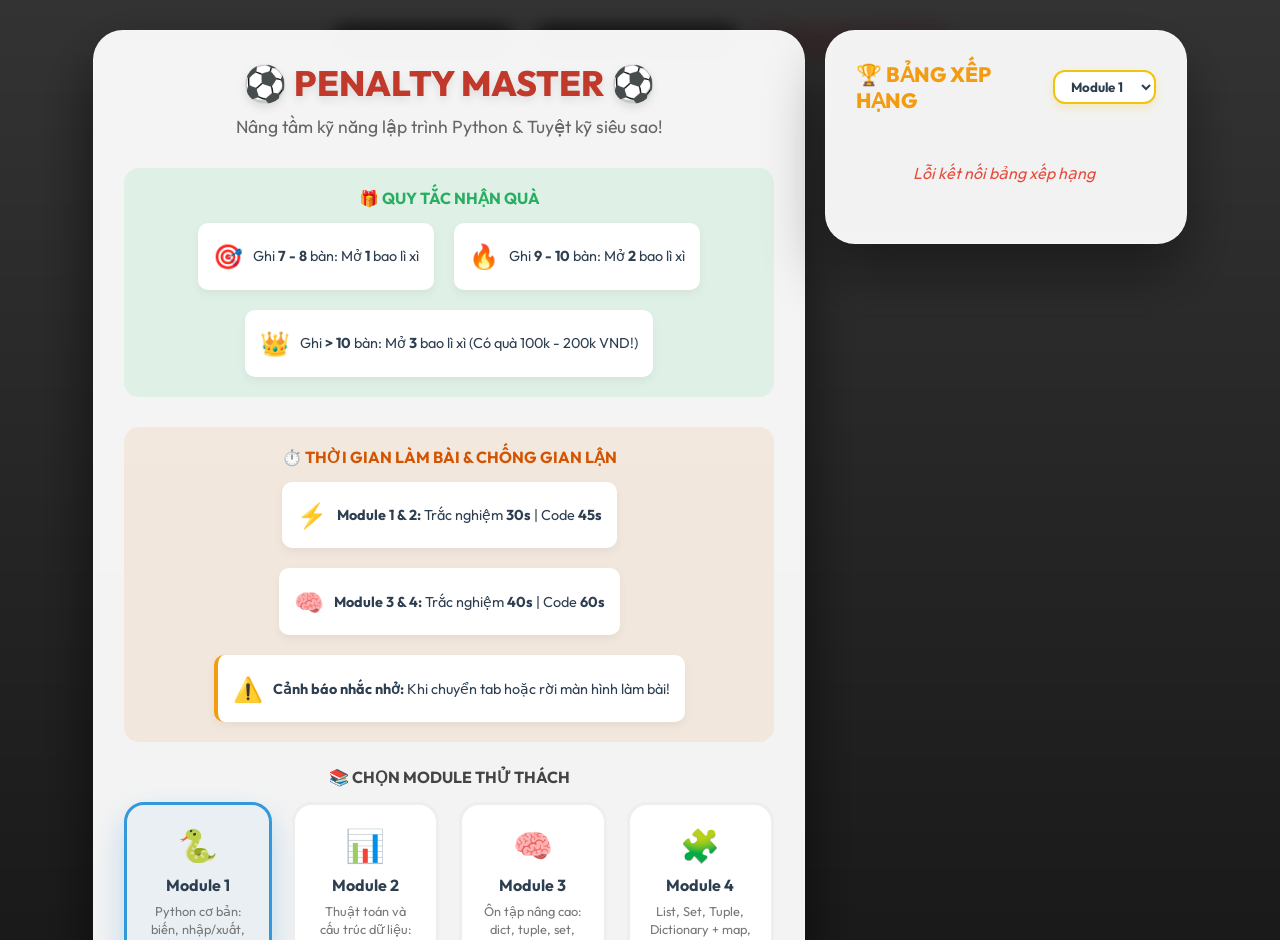
==== commit 1e2b2b7c: "update punishment" ====
--- a/index.html
+++ b/index.html
@@ -66,9 +66,9 @@
                             <span class="rule-icon">🧠</span>
                             <p><b>Module 3 & 4:</b> Trắc nghiệm <b>40s</b> | Code <b>60s</b></p>
                         </div>
-                        <div class="rule-item" style="border-left: 4px solid #e74c3c;">
+                        <div class="rule-item" style="border-left: 4px solid #f39c12;">
                             <span class="rule-icon">⚠️</span>
-                            <p><b>Phạt -1 tim ❤️:</b> Chuyển tab / rời game / vi phạm gian lận!</p>
+                            <p><b>Cảnh báo nhắc nhở:</b> Khi chuyển tab hoặc rời màn hình làm bài!</p>
                         </div>
                     </div>
                 </div>
@@ -276,7 +276,7 @@
                 <li style="color:#e67e22; font-weight:700;">☄️ Combo 3 câu đúng: <b>POWERSHOT (x2)</b></li>
                 <li
                     style="color:#d35400; font-weight:700; border-top: 1px dashed rgba(0,0,0,0.15); padding-top: 5px; margin-top: 5px;">
-                    ⏱️ Hết giờ: <b>MẤT LƯỢT</b> | Chuyển tab: <b>TRỪ 1 TIM ❤️</b>
+                    ⏱️ Hết giờ: <b>MẤT LƯỢT</b> | Chuyển tab: <b>CẢNH BÁO NHẮC NHỞ ⚠️</b>
                 </li>
             </ul>
         </div>
@@ -459,15 +459,15 @@
     <!-- Penalty Notice Modal (Chống gian lận / Trừ tim) -->
     <div id="penaltyModal" class="modal" style="display: none;">
         <div class="modal-content"
-            style="max-width: 450px; text-align: center; border: 3px solid #e74c3c; border-radius: 20px; padding: 25px;">
-            <div style="font-size: 3.5rem; margin-bottom: 5px;">💔</div>
-            <h3 id="penaltyTitle" style="color: #e74c3c; margin: 0 0 10px 0; font-size: 1.5rem; font-weight: 800;">THÔNG
-                BÁO BỊ TRỪ TIM!</h3>
+            style="max-width: 450px; text-align: center; border: 3px solid #f39c12; border-radius: 20px; padding: 25px;">
+            <div style="font-size: 3.5rem; margin-bottom: 5px;" id="penaltyIcon">⚠️</div>
+            <h3 id="penaltyTitle" style="color: #e67e22; margin: 0 0 10px 0; font-size: 1.5rem; font-weight: 800;">THÔNG
+                BÁO!</h3>
             <div id="penaltyMessage" style="font-size: 1.05rem; color: #2c3e50; margin: 15px 0; line-height: 1.5;">
             </div>
-            <button class="start-game-btn" onclick="acknowledgePenalty()"
-                style="background: linear-gradient(135deg, #e74c3c, #c0392b); border-radius: 25px; padding: 12px 35px; margin-top: 10px; width: auto;">
-                EM ĐÃ RÕ ⚽
+            <button class="start-game-btn" onclick="acknowledgePenalty()" id="penaltyBtn"
+                style="background: linear-gradient(135deg, #e67e22, #d35400); border-radius: 25px; padding: 12px 35px; margin-top: 10px; width: auto;">
+                TIẾP TỤC LÀM BÀI ⚽
             </button>
         </div>
     </div>
@@ -549,7 +549,7 @@
     <audio id="wiseAudio_cr7" src="music/win.mp3"></audio>
     <audio id="winAudio" src="music/win2.mp3"></audio>
     <audio id="looseAudio" src="music/lose.mp3"></audio>
-    <audio id="goalAudio" src="music/LAKAKA.mp3"></audio>
+    <audio id="goalAudio" src="music/Cristiano Ronaldo SIUUU.mp3"></audio>
     <audio id="saveAudio" src="music/gk.mp3"></audio>
 
     <script src="script.js"></script>
